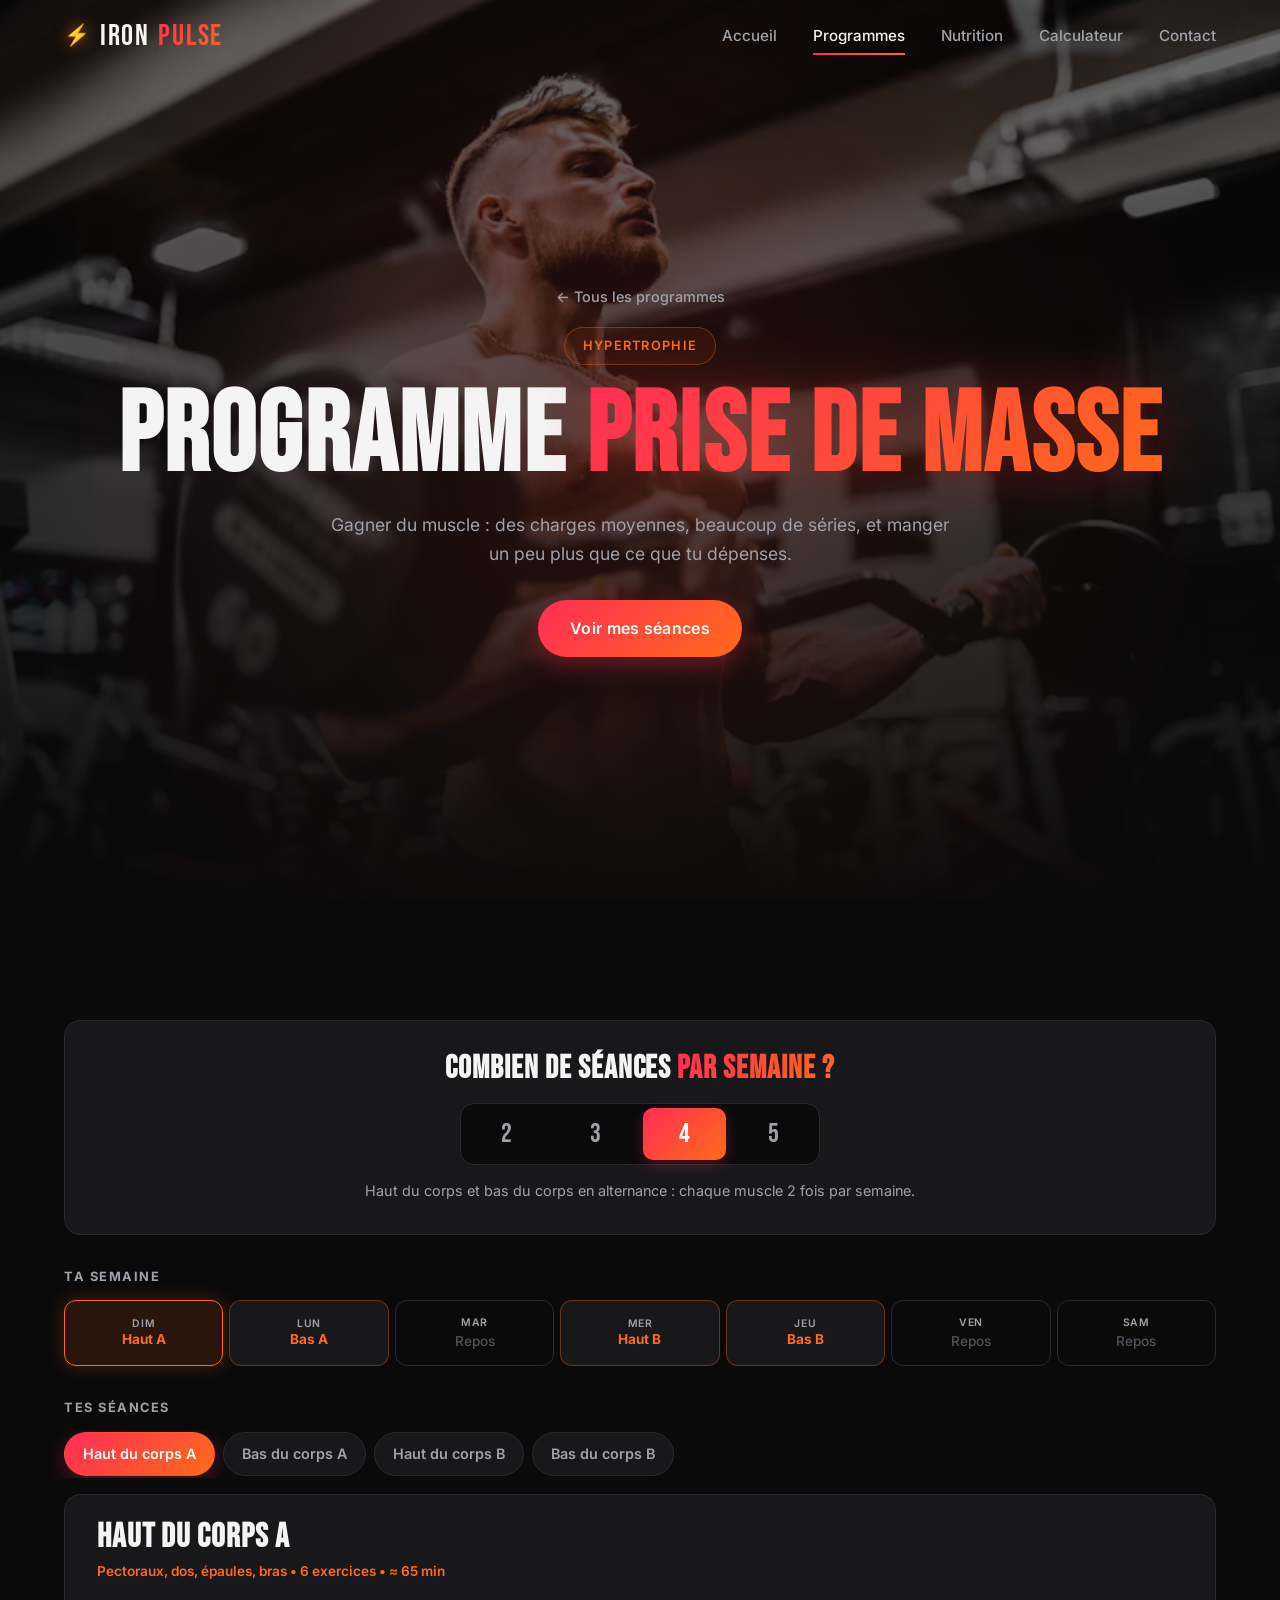
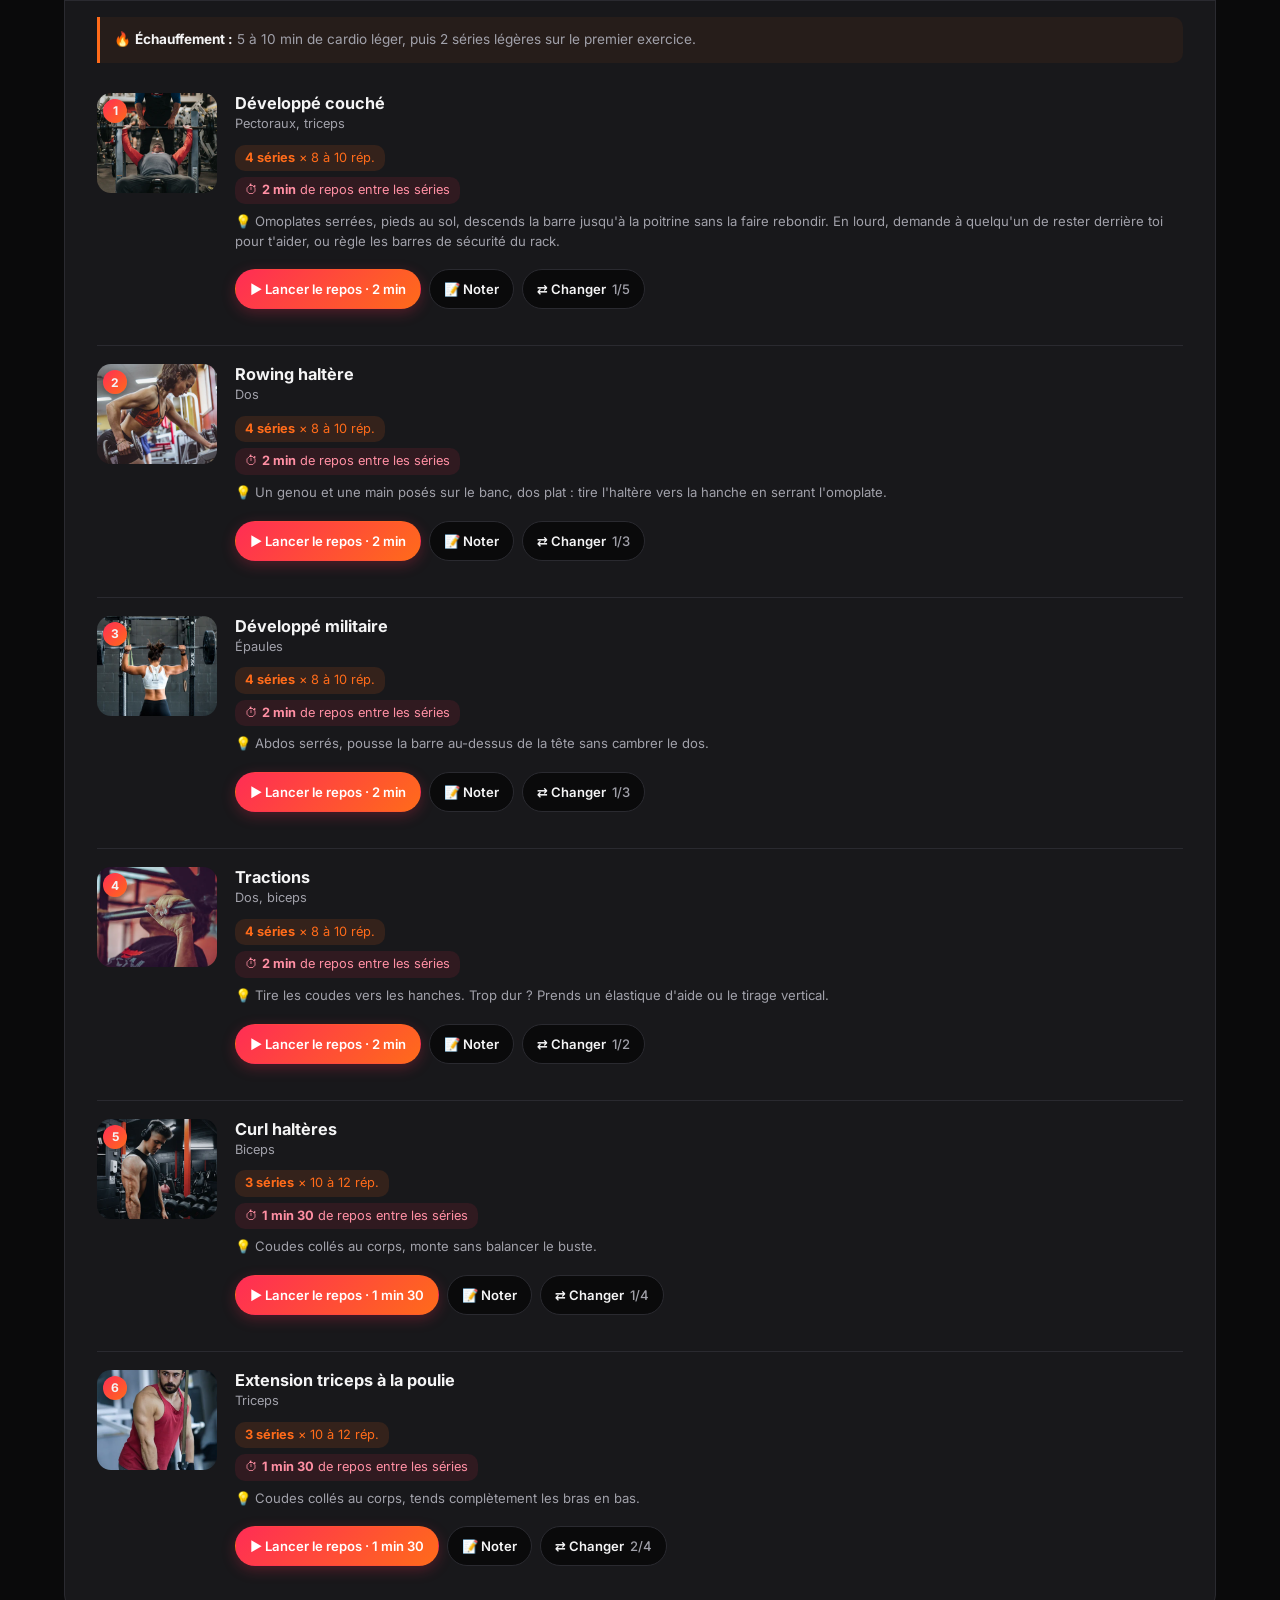
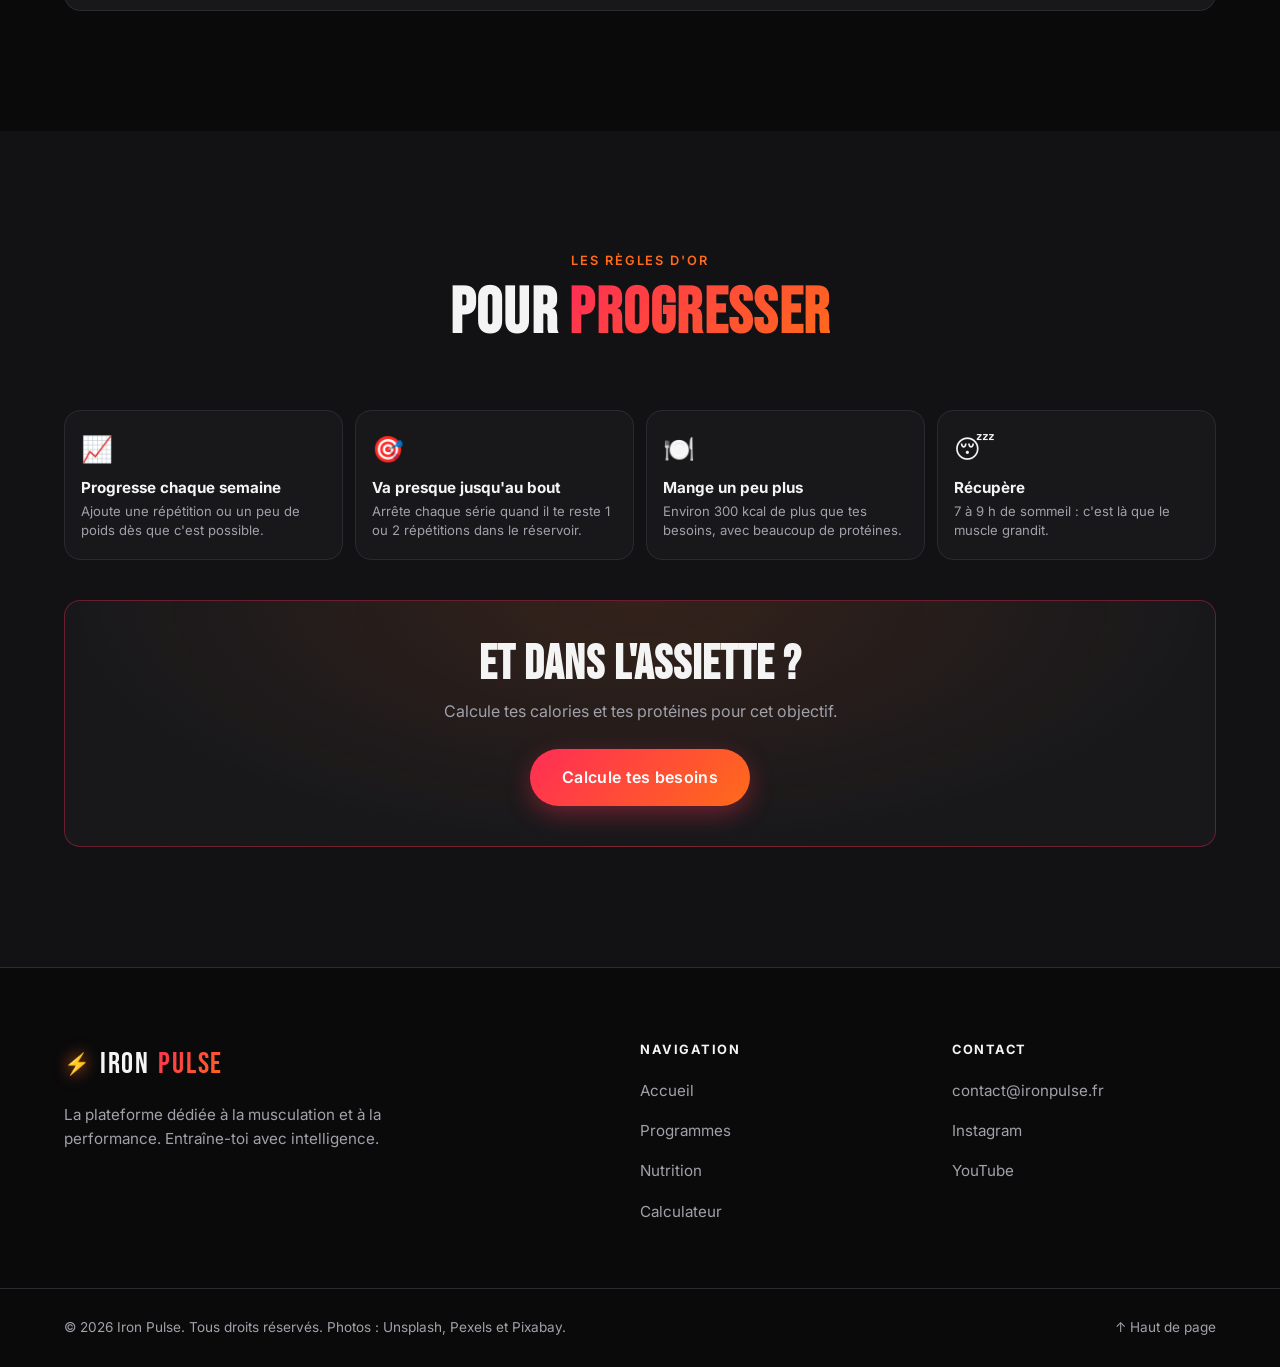
==== public/programme.html @ e0627442 "Pages programmes (2 à 5 séances, minuteur, choix des exercices, carnet), photos d'exercices et range" ====
<!DOCTYPE html>
<html lang="fr">
<head>
    <meta charset="UTF-8">
    <meta name="viewport" content="width=device-width, initial-scale=1.0, viewport-fit=cover">
    <meta name="theme-color" content="#0a0a0b">
    <meta name="description" content="Programmes Iron Pulse : prise de masse, perte de gras et force, de 2 à 5 séances par semaine, avec minuteur de repos.">
    <title>Programme — Iron Pulse</title>
    <link rel="preconnect" href="https://fonts.googleapis.com">
    <link rel="preconnect" href="https://fonts.gstatic.com" crossorigin>
    <link href="https://fonts.googleapis.com/css2?family=Bebas+Neue&family=Inter:wght@400;500;600;700&display=swap" rel="stylesheet">
    <link rel="stylesheet" href="style.css">
</head>
<body>

    <!-- ===== EN-TÊTE ===== -->
    <header class="header" id="header">
        <div class="container header__inner">
            <a href="index.html" class="logo">
                <span class="logo__icon">⚡</span>
                IRON <span class="logo__accent">PULSE</span>
            </a>

            <nav class="nav" id="nav" aria-label="Navigation principale">
                <ul class="nav__list">
                    <li><a href="index.html#accueil" class="nav__link">Accueil</a></li>
                    <li><a href="index.html#programmes" class="nav__link active">Programmes</a></li>
                    <li><a href="index.html#nutrition" class="nav__link">Nutrition</a></li>
                    <li><a href="index.html#calculateur" class="nav__link">Calculateur</a></li>
                    <li><a href="index.html#contact" class="nav__link">Contact</a></li>
                </ul>
            </nav>

            <button class="burger" id="burger" aria-label="Ouvrir le menu" aria-expanded="false" aria-controls="nav">
                <span></span>
                <span></span>
                <span></span>
            </button>
        </div>
    </header>

    <main id="programme">
        <!-- ===== HÉRO ===== -->
        <section class="hero hero--page" id="haut">
            <div class="hero__bg" id="prog-bg" aria-hidden="true"></div>
            <div class="hero__glow"></div>
            <div class="container hero__content">
                <a href="index.html#programmes" class="back-link">← Tous les programmes</a>
                <p class="hero__tag" id="prog-tag">Programme</p>
                <h1 class="hero__title" id="prog-titre">Programme</h1>
                <p class="hero__subtitle" id="prog-intro"></p>
                <div class="hero__actions">
                    <a href="#seances" class="btn btn--primary">Voir mes séances</a>
                </div>
            </div>
        </section>

        <!-- ===== SÉANCES ===== -->
        <section class="section" id="seances">
            <div class="container">
                <div class="freq">
                    <h2 class="freq__title">Combien de séances <span class="text-gradient">par semaine ?</span></h2>
                    <div class="segmented segmented--4" id="prog-jours">
                        <input type="radio" name="jours" id="jours-2" value="2">
                        <label for="jours-2">2</label>
                        <input type="radio" name="jours" id="jours-3" value="3">
                        <label for="jours-3">3</label>
                        <input type="radio" name="jours" id="jours-4" value="4">
                        <label for="jours-4">4</label>
                        <input type="radio" name="jours" id="jours-5" value="5">
                        <label for="jours-5">5</label>
                    </div>
                    <p class="freq__desc" id="prog-split"></p>
                </div>

                <h3 class="block-title">Ta semaine</h3>
                <ol class="week" id="prog-semaine"></ol>

                <h3 class="block-title">Tes séances</h3>
                <div class="session-tabs" id="prog-onglets" role="tablist" aria-label="Séances du programme"></div>
                <div id="prog-seance"></div>
            </div>
        </section>

        <!-- ===== RÈGLES ===== -->
        <section class="section section--alt">
            <div class="container">
                <header class="section__header">
                    <p class="section__tag">Les règles d'or</p>
                    <h2 class="section__title">Pour <span class="text-gradient">progresser</span></h2>
                </header>

                <ul class="rules" id="prog-regles"></ul>

                <div class="cta">
                    <h3>Et dans l'assiette ?</h3>
                    <p>Calcule tes calories et tes protéines pour cet objectif.</p>
                    <a href="index.html#calculateur" class="btn btn--primary" id="prog-calc">Calcule tes besoins</a>
                </div>
            </div>
        </section>
    </main>

    <!-- ===== MINUTEUR DE REPOS ===== -->
    <div class="timer" id="timer" hidden>
        <div class="timer__ring" aria-hidden="true">
            <svg viewBox="0 0 48 48"><circle class="timer__track" cx="24" cy="24" r="21"/><circle class="timer__progress" id="timer-progress" cx="24" cy="24" r="21"/></svg>
        </div>
        <div class="timer__info" role="timer" aria-live="off">
            <span class="timer__label" id="timer-label">Repos</span>
            <strong class="timer__temps" id="timer-temps">0:00</strong>
        </div>
        <div class="timer__actions">
            <button type="button" class="timer__btn" data-action="moins" aria-label="Retirer 15 secondes">−15</button>
            <button type="button" class="timer__btn timer__btn--main" data-action="pause" id="timer-pause" aria-label="Mettre en pause">❚❚</button>
            <button type="button" class="timer__btn" data-action="plus" aria-label="Ajouter 15 secondes">+15</button>
            <button type="button" class="timer__btn timer__btn--close" data-action="stop" aria-label="Arrêter le minuteur">✕</button>
        </div>
    </div>

    <!-- ===== BARRE D'ACCÈS RAPIDE (mobile) ===== -->
    <nav class="tabbar" aria-label="Accès rapide">
        <a href="index.html#accueil" class="tabbar__link">
            <svg viewBox="0 0 24 24" aria-hidden="true"><path d="M3 10.5 12 3l9 7.5"/><path d="M5 9.5V21h14V9.5"/><path d="M10 21v-6h4v6"/></svg>
            <span>Accueil</span>
        </a>
        <a href="index.html#programmes" class="tabbar__link active">
            <svg viewBox="0 0 24 24" aria-hidden="true"><path d="M6.5 7v10M3.5 9.5v5M17.5 7v10M20.5 9.5v5M6.5 12h11"/></svg>
            <span>Programmes</span>
        </a>
        <a href="index.html#nutrition" class="tabbar__link">
            <svg viewBox="0 0 24 24" aria-hidden="true"><path d="M12 7.5c-3-2-8-1-8 4.5 0 5 3 9 5.5 9 1.2 0 1.6-.6 2.5-.6s1.3.6 2.5.6c2.5 0 5.5-4 5.5-9 0-5.5-5-6.5-8-4.5z"/><path d="M12 7.5c0-2 1-4 3-4.5"/></svg>
            <span>Nutrition</span>
        </a>
        <a href="index.html#recherche-aliment" class="tabbar__link">
            <svg viewBox="0 0 24 24" aria-hidden="true"><circle cx="11" cy="11" r="7"/><path d="m20 20-3.5-3.5"/></svg>
            <span>Aliments</span>
        </a>
        <a href="index.html#calculateur" class="tabbar__link">
            <svg viewBox="0 0 24 24" aria-hidden="true"><rect x="5" y="3" width="14" height="18" rx="2"/><path d="M8.5 7h7M9 11h.01M12 11h.01M15 11h.01M9 14.5h.01M12 14.5h.01M15 14.5h.01M9 18h.01M12 18h.01M15 18h.01"/></svg>
            <span>Calcul</span>
        </a>
    </nav>

    <!-- ===== PIED DE PAGE ===== -->
    <footer class="footer">
        <div class="container footer__inner">
            <div class="footer__brand">
                <a href="index.html" class="logo">
                    <span class="logo__icon">⚡</span>
                    IRON <span class="logo__accent">PULSE</span>
                </a>
                <p>La plateforme dédiée à la musculation et à la performance. Entraîne-toi avec intelligence.</p>
            </div>

            <div class="footer__col">
                <h4>Navigation</h4>
                <ul>
                    <li><a href="index.html#accueil">Accueil</a></li>
                    <li><a href="index.html#programmes">Programmes</a></li>
                    <li><a href="index.html#nutrition">Nutrition</a></li>
                    <li><a href="index.html#calculateur">Calculateur</a></li>
                </ul>
            </div>

            <div class="footer__col">
                <h4>Contact</h4>
                <ul>
                    <li><a href="mailto:contact@ironpulse.fr">contact@ironpulse.fr</a></li>
                    <li><a href="#">Instagram</a></li>
                    <li><a href="#">YouTube</a></li>
                </ul>
            </div>
        </div>

        <div class="footer__bottom">
            <div class="container">
                <p>&copy; <span id="year"></span> Iron Pulse. Tous droits réservés. Photos : <a href="https://unsplash.com" target="_blank" rel="noopener">Unsplash</a>, <a href="https://www.pexels.com" target="_blank" rel="noopener">Pexels</a> et <a href="https://pixabay.com" target="_blank" rel="noopener">Pixabay</a>.</p>
                <a href="#haut" class="footer__top" aria-label="Retour en haut">↑ Haut de page</a>
            </div>
        </div>
    </footer>

    <script src="programmes.js"></script>
    <script src="script.js"></script>
</body>
</html>
---- public/style.css ----
/* ==========================================================
   IRON PULSE — Feuille de style principale
   Thème sombre premium, accents rouge / orange néon
   Approche « mobile d'abord » : les styles de base ciblent le
   téléphone, les media queries (min-width) enrichissent pour
   tablette puis ordinateur.
   ========================================================== */

/* ---------- Variables ---------- */
:root {
    --bg: #0a0a0b;
    --bg-alt: #121214;
    --surface: #18181b;
    --surface-hover: #1f1f23;
    --border: #2a2a30;

    --text: #f4f4f5;
    --text-muted: #a1a1aa;

    --neon-red: #ff2d55;
    --neon-orange: #ff6b1a;
    --gradient: linear-gradient(135deg, var(--neon-red), var(--neon-orange));
    --glow: 0 0 20px rgba(255, 60, 40, 0.45), 0 0 40px rgba(255, 60, 40, 0.2);

    --font-title: 'Bebas Neue', Impact, sans-serif;
    --font-body: 'Inter', system-ui, -apple-system, sans-serif;

    --radius: 16px;
    --header-h: 64px;
    --gutter: 16px;
    --transition: 0.3s cubic-bezier(0.4, 0, 0.2, 1);
}

/* ---------- Réinitialisation ---------- */
*,
*::before,
*::after {
    margin: 0;
    padding: 0;
    box-sizing: border-box;
}

html {
    scroll-behavior: smooth;
    scroll-padding-top: var(--header-h);
    -webkit-text-size-adjust: 100%;
    text-size-adjust: 100%;
}

body {
    font-family: var(--font-body);
    background: var(--bg);
    color: var(--text);
    line-height: 1.6;
    -webkit-font-smoothing: antialiased;
    -webkit-tap-highlight-color: transparent;
    overflow-x: hidden;
}

body.menu-open {
    overflow: hidden;
}

a {
    color: inherit;
    text-decoration: none;
}

ul {
    list-style: none;
}

[hidden] {
    display: none !important;
}

.container {
    width: 100%;
    max-width: 1200px;
    margin: 0 auto;
    padding: 0 max(var(--gutter), env(safe-area-inset-left)) 0 max(var(--gutter), env(safe-area-inset-right));
}

.text-gradient {
    background: var(--gradient);
    -webkit-background-clip: text;
    background-clip: text;
    color: transparent;
}

/* ---------- Boutons ---------- */
.btn {
    display: inline-flex;
    align-items: center;
    justify-content: center;
    width: 100%;
    min-height: 52px;
    padding: 14px 28px;
    border: none;
    border-radius: 999px;
    background: transparent;
    font-family: var(--font-body);
    font-weight: 600;
    font-size: 1rem;
    letter-spacing: 0.02em;
    cursor: pointer;
    transition: transform var(--transition), box-shadow var(--transition), background var(--transition), border-color var(--transition), color var(--transition);
}

.btn:active {
    transform: scale(0.97);
}

.btn--primary {
    background: var(--gradient);
    color: #fff;
    box-shadow: 0 8px 24px rgba(255, 45, 85, 0.35);
}

.btn--ghost {
    border: 1px solid var(--border);
    color: var(--text);
}

/* ---------- En-tête ---------- */
.header {
    position: fixed;
    inset: 0 0 auto 0;
    height: var(--header-h);
    z-index: 100;
}

/* Le fond flouté est porté par un pseudo-élément : un backdrop-filter sur
   .header lui-même confinerait le menu mobile (position: fixed) à sa hauteur. */
.header::before {
    content: '';
    position: absolute;
    inset: 0;
    z-index: -1;
    background: rgba(10, 10, 11, 0.85);
    backdrop-filter: blur(12px);
    -webkit-backdrop-filter: blur(12px);
    box-shadow: 0 1px 0 var(--border);
    opacity: 0;
    transition: opacity var(--transition);
}

.header.scrolled::before {
    opacity: 1;
}

.header__inner {
    height: 100%;
    display: flex;
    align-items: center;
    justify-content: space-between;
}

.logo {
    position: relative;
    z-index: 110;
    font-family: var(--font-title);
    font-size: 1.7rem;
    letter-spacing: 0.06em;
    display: flex;
    align-items: center;
    gap: 8px;
}

.logo__icon {
    font-size: 1.3rem;
    filter: drop-shadow(0 0 8px var(--neon-orange));
}

.logo__accent {
    background: var(--gradient);
    -webkit-background-clip: text;
    background-clip: text;
    color: transparent;
}

/* Menu mobile plein écran (par défaut) */
.nav {
    position: fixed;
    inset: 0;
    display: flex;
    align-items: center;
    justify-content: center;
    background: rgba(10, 10, 11, 0.97);
    backdrop-filter: blur(16px);
    -webkit-backdrop-filter: blur(16px);
    clip-path: circle(0% at calc(100% - 38px) 32px);
    transition: clip-path 0.6s cubic-bezier(0.65, 0, 0.35, 1);
    pointer-events: none;
}

.nav.open {
    clip-path: circle(150% at calc(100% - 38px) 32px);
    pointer-events: auto;
}

.nav__list {
    display: flex;
    flex-direction: column;
    align-items: center;
    gap: 20px;
}

.nav__link {
    position: relative;
    display: inline-block;
    padding: 6px 12px;
    font-family: var(--font-title);
    font-size: 2.4rem;
    letter-spacing: 0.05em;
    color: var(--text-muted);
    opacity: 0;
    transform: translateY(20px);
    transition: opacity 0.4s ease, transform 0.4s ease, color var(--transition);
}

.nav.open .nav__link {
    opacity: 1;
    transform: translateY(0);
}

/* Apparition en cascade des liens */
.nav.open li:nth-child(1) .nav__link { transition-delay: 0.15s; }
.nav.open li:nth-child(2) .nav__link { transition-delay: 0.2s; }
.nav.open li:nth-child(3) .nav__link { transition-delay: 0.25s; }
.nav.open li:nth-child(4) .nav__link { transition-delay: 0.3s; }
.nav.open li:nth-child(5) .nav__link { transition-delay: 0.35s; }

.nav__link.active {
    color: var(--text);
}

.nav__link::after {
    content: '';
    position: absolute;
    left: 12px;
    right: 12px;
    bottom: 2px;
    height: 2px;
    background: var(--gradient);
    transform: scaleX(0);
    transform-origin: right;
    transition: transform var(--transition);
}

.nav__link.active::after {
    transform: scaleX(1);
    transform-origin: left;
}

/* ---------- Menu burger ---------- */
.burger {
    display: flex;
    flex-direction: column;
    justify-content: center;
    gap: 6px;
    width: 48px;
    height: 48px;
    margin-right: -10px;
    background: none;
    border: none;
    cursor: pointer;
    z-index: 110;
}

.burger span {
    display: block;
    width: 26px;
    height: 2px;
    margin: 0 auto;
    background: var(--text);
    border-radius: 2px;
    transition: transform var(--transition), opacity var(--transition), background var(--transition);
}

.burger.active span {
    background: var(--neon-orange);
}

.burger.active span:nth-child(1) {
    transform: translateY(8px) rotate(45deg);
}

.burger.active span:nth-child(2) {
    opacity: 0;
    transform: scaleX(0);
}

.burger.active span:nth-child(3) {
    transform: translateY(-8px) rotate(-45deg);
}

/* ---------- Section héro ---------- */
.hero {
    position: relative;
    min-height: 100vh;
    min-height: 100svh;
    display: flex;
    align-items: center;
    padding: calc(var(--header-h) + 32px) 0 56px;
    overflow: hidden;
    background:
        radial-gradient(ellipse at top right, rgba(255, 107, 26, 0.12), transparent 55%),
        radial-gradient(ellipse at bottom left, rgba(255, 45, 85, 0.1), transparent 55%),
        var(--bg);
}

/* Grille subtile en arrière-plan */
.hero::before {
    content: '';
    position: absolute;
    inset: 0;
    background-image:
        linear-gradient(rgba(255, 255, 255, 0.03) 1px, transparent 1px),
        linear-gradient(90deg, rgba(255, 255, 255, 0.03) 1px, transparent 1px);
    background-size: 44px 44px;
    mask-image: radial-gradient(ellipse at center, #000 30%, transparent 75%);
    -webkit-mask-image: radial-gradient(ellipse at center, #000 30%, transparent 75%);
}

/* Photo de fond, assombrie pour garder le texte lisible */
.hero__bg {
    position: absolute;
    inset: 0;
    background:
        linear-gradient(180deg, rgba(10, 10, 11, 0.6) 0%, rgba(10, 10, 11, 0.78) 55%, var(--bg) 100%),
        url('images/hero.webp') center 35% / cover no-repeat;
}

.hero__glow {
    position: absolute;
    top: 50%;
    left: 50%;
    width: 340px;
    height: 340px;
    background: var(--gradient);
    border-radius: 50%;
    filter: blur(100px);
    opacity: 0.15;
    transform: translate(-50%, -50%);
    animation: pulse 6s ease-in-out infinite;
}

@keyframes pulse {
    0%, 100% { transform: translate(-50%, -50%) scale(1); opacity: 0.12; }
    50%      { transform: translate(-50%, -50%) scale(1.15); opacity: 0.2; }
}

.hero__content {
    position: relative;
    text-align: center;
}

.hero__tag {
    display: inline-block;
    padding: 6px 14px;
    margin-bottom: 20px;
    border: 1px solid rgba(255, 107, 26, 0.35);
    border-radius: 999px;
    background: rgba(255, 107, 26, 0.08);
    color: var(--neon-orange);
    font-size: 0.7rem;
    font-weight: 600;
    letter-spacing: 0.1em;
    text-transform: uppercase;
}

.hero__title {
    font-family: var(--font-title);
    font-size: clamp(3rem, 14vw, 7rem);
    line-height: 0.95;
    letter-spacing: 0.02em;
    margin-bottom: 20px;
}

.hero__title .text-gradient {
    filter: drop-shadow(0 0 30px rgba(255, 60, 40, 0.35));
}

.hero__subtitle {
    max-width: 620px;
    margin: 0 auto 32px;
    color: var(--text-muted);
    font-size: 1rem;
}

.hero__actions {
    display: flex;
    flex-direction: column;
    gap: 12px;
    margin-bottom: 48px;
}

.hero__stats {
    display: grid;
    grid-template-columns: repeat(3, 1fr);
    gap: 12px;
}

.hero__stats li {
    display: flex;
    flex-direction: column;
    align-items: center;
}

.hero__stats strong {
    font-family: var(--font-title);
    font-size: 2.2rem;
    line-height: 1;
    background: var(--gradient);
    -webkit-background-clip: text;
    background-clip: text;
    color: transparent;
}

.hero__stats span {
    font-size: 0.75rem;
    line-height: 1.3;
    color: var(--text-muted);
}

/* ---------- Sections génériques ---------- */
.section {
    padding: 72px 0;
}

.section__header {
    text-align: center;
    max-width: 640px;
    margin: 0 auto 40px;
}

.section__tag {
    color: var(--neon-orange);
    font-weight: 600;
    font-size: 0.8rem;
    letter-spacing: 0.15em;
    text-transform: uppercase;
    margin-bottom: 10px;
}

.section__title {
    font-family: var(--font-title);
    font-size: clamp(2.4rem, 10vw, 4rem);
    line-height: 1;
    letter-spacing: 0.02em;
    margin-bottom: 14px;
}

.section__subtitle {
    color: var(--text-muted);
}

/* ---------- Catégories ---------- */
.categories {
    background: var(--bg-alt);
}

.cards {
    display: grid;
    grid-template-columns: 1fr;
    gap: 20px;
    max-width: 520px;
    margin: 0 auto;
}

.card {
    --pad-y: 32px;
    --pad-x: 24px;
    position: relative;
    display: flex;
    flex-direction: column;
    padding: var(--pad-y) var(--pad-x);
    background: var(--surface);
    border: 1px solid var(--border);
    border-radius: var(--radius);
    overflow: hidden;
    transition: transform var(--transition), border-color var(--transition), box-shadow var(--transition), background var(--transition);
}

/* Bordure lumineuse au survol */
.card::before {
    content: '';
    position: absolute;
    inset: 0 0 auto 0;
    height: 3px;
    z-index: 2;
    background: var(--gradient);
    transform: scaleX(0);
    transform-origin: left;
    transition: transform 0.5s ease;
}

/* Photo pleine largeur en haut de carte, fondue dans le fond */
.card__media {
    position: relative;
    margin: calc(var(--pad-y) * -1) calc(var(--pad-x) * -1) 0;
    aspect-ratio: 16 / 10;
    overflow: hidden;
}

.card__media::after {
    content: '';
    position: absolute;
    inset: 0;
    background: linear-gradient(180deg, rgba(24, 24, 27, 0) 40%, var(--surface) 100%);
}

.card__media img {
    width: 100%;
    height: 100%;
    object-fit: cover;
    transition: transform 0.6s ease;
}

.card__media ~ .card__icon {
    position: relative;
    z-index: 1;
    margin-top: -28px;
    background: #1d1d21;
}

.card--featured {
    border-color: rgba(255, 45, 85, 0.45);
    box-shadow: 0 0 30px rgba(255, 45, 85, 0.12);
}

.card__badge {
    position: absolute;
    top: 20px;
    right: 20px;
    padding: 4px 12px;
    border-radius: 999px;
    background: var(--gradient);
    font-size: 0.7rem;
    font-weight: 700;
    letter-spacing: 0.08em;
    text-transform: uppercase;
}

.card__icon {
    width: 56px;
    height: 56px;
    display: grid;
    place-items: center;
    margin-bottom: 20px;
    font-size: 1.7rem;
    border-radius: 14px;
    background: rgba(255, 107, 26, 0.1);
    border: 1px solid rgba(255, 107, 26, 0.25);
}

.card__title {
    font-family: var(--font-title);
    font-size: 2rem;
    letter-spacing: 0.03em;
    line-height: 1;
}

.card__label {
    color: var(--neon-orange);
    font-size: 0.85rem;
    font-weight: 600;
    margin: 6px 0 14px;
}

.card__text {
    color: var(--text-muted);
    font-size: 0.95rem;
    margin-bottom: 20px;
}

.card__list {
    display: grid;
    gap: 10px;
    margin-bottom: 24px;
}

.card__list li {
    position: relative;
    padding-left: 22px;
    font-size: 0.9rem;
}

.card__list li::before {
    content: '';
    position: absolute;
    left: 0;
    top: 0.55em;
    width: 8px;
    height: 8px;
    border-radius: 50%;
    background: var(--gradient);
    box-shadow: 0 0 8px var(--neon-red);
}

.card__link {
    display: inline-flex;
    align-items: center;
    min-height: 44px;
    margin-top: auto;
    font-weight: 600;
    color: var(--neon-orange);
    transition: letter-spacing var(--transition), color var(--transition);
}

/* ---------- Pied de page ---------- */
.footer {
    background: var(--bg);
    border-top: 1px solid var(--border);
    padding-top: 56px;
}

.footer__inner {
    display: grid;
    grid-template-columns: 1fr 1fr;
    gap: 32px 24px;
    padding-bottom: 40px;
}

.footer__brand {
    grid-column: 1 / -1;
}

.footer__brand p {
    margin-top: 14px;
    max-width: 340px;
    color: var(--text-muted);
    font-size: 0.95rem;
}

.footer__col h4 {
    font-size: 0.8rem;
    letter-spacing: 0.12em;
    text-transform: uppercase;
    margin-bottom: 10px;
}

.footer__col a {
    display: inline-block;
    padding: 8px 0;
    color: var(--text-muted);
    font-size: 0.95rem;
    transition: color var(--transition);
}

.footer__bottom {
    border-top: 1px solid var(--border);
    padding: 20px 0 max(20px, env(safe-area-inset-bottom));
    font-size: 0.85rem;
    color: var(--text-muted);
}

.footer__bottom .container {
    display: flex;
    flex-direction: column-reverse;
    align-items: flex-start;
    gap: 8px;
}

.footer__top {
    padding: 8px 0;
}

/* ---------- Barre d'accès rapide (mobile) ---------- */
body {
    padding-bottom: calc(64px + env(safe-area-inset-bottom));
}

.tabbar {
    position: fixed;
    left: 0;
    right: 0;
    bottom: 0;
    z-index: 90;
    display: grid;
    grid-template-columns: repeat(5, 1fr);
    padding: 6px 4px calc(6px + env(safe-area-inset-bottom));
    background: rgba(10, 10, 11, 0.92);
    backdrop-filter: blur(14px);
    -webkit-backdrop-filter: blur(14px);
    border-top: 1px solid var(--border);
}

.tabbar__link {
    display: flex;
    flex-direction: column;
    align-items: center;
    justify-content: center;
    gap: 3px;
    min-height: 52px;
    padding: 4px 2px;
    color: var(--text-muted);
    font-size: 0.66rem;
    font-weight: 600;
    transition: color var(--transition);
}

.tabbar__link svg {
    width: 22px;
    height: 22px;
    fill: none;
    stroke: currentColor;
    stroke-width: 2;
    stroke-linecap: round;
    stroke-linejoin: round;
    transition: filter var(--transition), transform var(--transition);
}

.tabbar__link.active {
    color: var(--neon-orange);
}

.tabbar__link.active svg {
    transform: translateY(-1px);
    filter: drop-shadow(0 0 6px rgba(255, 107, 26, 0.7));
}

/* ---------- Animations d'apparition ---------- */
.reveal {
    opacity: 0;
    transform: translateY(30px);
    transition: opacity 0.8s ease, transform 0.8s ease;
}

.reveal.visible {
    opacity: 1;
    transform: translateY(0);
}

.section--alt {
    background: var(--bg-alt);
}

/* ==========================================================
   NUTRITION
   ========================================================== */
.foods {
    display: grid;
    grid-template-columns: 1fr;
    gap: 20px;
    max-width: 520px;
    margin: 0 auto;
}

.food {
    display: flex;
    flex-direction: column;
    background: var(--surface);
    border: 1px solid var(--border);
    border-radius: var(--radius);
    overflow: hidden;
    transition: transform var(--transition), border-color var(--transition), box-shadow var(--transition);
}

.food__media {
    position: relative;
    aspect-ratio: 16 / 10;
    overflow: hidden;
}

.food__media::after {
    content: '';
    position: absolute;
    inset: 0;
    background: linear-gradient(180deg, rgba(24, 24, 27, 0) 50%, var(--surface) 100%);
}

.food__media img {
    width: 100%;
    height: 100%;
    object-fit: cover;
    transition: transform 0.6s ease;
}

.food__body {
    display: flex;
    flex-direction: column;
    flex: 1;
    padding: 4px 24px 28px;
}

.food__tag {
    color: var(--neon-orange);
    font-size: 0.75rem;
    font-weight: 700;
    letter-spacing: 0.14em;
    text-transform: uppercase;
}

.food__title {
    font-family: var(--font-title);
    font-size: 2.2rem;
    letter-spacing: 0.03em;
    line-height: 1;
    margin: 4px 0 12px;
}

.food__text {
    color: var(--text-muted);
    font-size: 0.95rem;
    margin-bottom: 16px;
}

.food__dose {
    margin-bottom: 18px;
    padding: 12px 14px;
    border-left: 3px solid var(--neon-orange);
    border-radius: 0 10px 10px 0;
    background: rgba(255, 107, 26, 0.06);
    font-size: 0.9rem;
    color: var(--text-muted);
}

.food__dose strong {
    color: var(--text);
}

.chips {
    display: flex;
    flex-wrap: wrap;
    gap: 8px;
    margin-top: auto;
}

.chips li {
    padding: 5px 12px;
    border: 1px solid var(--border);
    border-radius: 999px;
    background: var(--bg);
    font-size: 0.8rem;
    font-weight: 500;
}

/* ---------- Recherche d'aliments ---------- */
.search {
    max-width: 520px;
    margin: 56px auto 0;
    padding: 24px 20px;
    background: var(--surface);
    border: 1px solid var(--border);
    border-radius: var(--radius);
}

.search__title {
    font-family: var(--font-title);
    font-size: 2.2rem;
    letter-spacing: 0.03em;
    line-height: 1;
}

.search__subtitle {
    margin: 8px 0 20px;
    color: var(--text-muted);
    font-size: 0.95rem;
}

.search__field {
    position: relative;
}

.search__icon {
    position: absolute;
    left: 18px;
    top: 50%;
    transform: translateY(-50%);
    font-size: 1.1rem;
    pointer-events: none;
}

/* 16px minimum : évite le zoom automatique d'iOS au focus */
.search__field input {
    width: 100%;
    height: 56px;
    padding: 0 20px 0 50px;
    background: var(--bg);
    border: 1px solid var(--border);
    border-radius: 999px;
    color: var(--text);
    font-family: var(--font-body);
    font-size: 16px;
    -webkit-appearance: none;
    appearance: none;
    transition: border-color var(--transition), box-shadow var(--transition);
}

.search__field input::placeholder {
    color: #52525b;
}

.search__field input:focus {
    outline: none;
    border-color: var(--neon-orange);
    box-shadow: 0 0 0 4px rgba(255, 107, 26, 0.18), 0 0 30px rgba(255, 45, 85, 0.15);
}

.search__suggest {
    display: flex;
    flex-wrap: wrap;
    align-items: center;
    gap: 8px;
    margin-top: 14px;
}

.search__suggest span {
    font-size: 0.8rem;
    color: var(--text-muted);
}

.chip-btn {
    min-height: 36px;
    padding: 6px 14px;
    border: 1px solid var(--border);
    border-radius: 999px;
    background: var(--bg);
    color: var(--text);
    font-family: var(--font-body);
    font-size: 0.85rem;
    font-weight: 500;
    cursor: pointer;
    transition: border-color var(--transition), color var(--transition), transform var(--transition);
}

.chip-btn:active {
    transform: scale(0.95);
}

.search__status {
    margin-top: 20px;
    font-size: 0.85rem;
    color: var(--text-muted);
}

.search__status:empty {
    display: none;
}

.search__results {
    display: grid;
    gap: 12px;
    margin-top: 12px;
}

/* Sans recherche, le téléphone n'affiche que 3 aliments populaires */
.search__results:not(.has-query) > .aliment:nth-child(n+4) {
    display: none;
}

.aliment {
    display: grid;
    grid-template-columns: 88px 1fr;
    gap: 14px;
    padding: 12px;
    background: var(--bg);
    border: 1px solid var(--border);
    border-radius: 14px;
    animation: calcFadeIn 0.35s ease;
}

.aliment__media {
    width: 88px;
    height: 88px;
    border-radius: 12px;
    overflow: hidden;
}

.aliment__media img {
    width: 100%;
    height: 100%;
    object-fit: cover;
}

.aliment__emoji {
    display: grid;
    place-items: center;
    width: 100%;
    height: 100%;
    font-size: 2.6rem;
    background:
        radial-gradient(circle at 30% 25%, rgba(255, 107, 26, 0.35), transparent 65%),
        radial-gradient(circle at 80% 90%, rgba(255, 45, 85, 0.3), transparent 60%),
        var(--surface-hover);
}

.aliment__info {
    min-width: 0;
}

.aliment__nom {
    font-size: 1rem;
    font-weight: 700;
    line-height: 1.3;
}

.aliment__portion {
    font-size: 0.8rem;
    color: var(--text-muted);
}

.aliment__chiffres {
    display: flex;
    flex-wrap: wrap;
    gap: 6px;
    margin: 8px 0 6px;
}

.aliment__kcal,
.aliment__prot {
    padding: 3px 10px;
    border-radius: 999px;
    font-size: 0.8rem;
    white-space: nowrap;
}

.aliment__kcal {
    background: rgba(255, 107, 26, 0.12);
    color: var(--neon-orange);
}

.aliment__prot {
    background: rgba(255, 45, 85, 0.12);
    color: var(--neon-red);
}

.aliment__chiffres strong {
    font-size: 0.95rem;
}

.aliment__cent {
    font-size: 0.72rem;
    line-height: 1.4;
    color: var(--text-muted);
}

/* ---------- Carrousels à faire glisser (mobile et tablette) ---------- */
.carousel {
    position: relative;
    display: flex;
    gap: 16px;
    max-width: none;
    margin: 0 calc(var(--gutter) * -1);
    padding: 4px var(--gutter) 8px;
    overflow-x: auto;
    scroll-snap-type: x mandatory;
    scroll-padding: 0 var(--gutter);
    scrollbar-width: none;
    -webkit-overflow-scrolling: touch;
}

.carousel::-webkit-scrollbar {
    display: none;
}

.carousel > * {
    flex: 0 0 min(84%, 400px);
    scroll-snap-align: center;
}

/* Les cartes hors écran à droite doivent rester visibles pendant le glissement */
.carousel > .reveal {
    opacity: 1;
    transform: none;
}

.carousel-dots {
    display: flex;
    justify-content: center;
    gap: 8px;
    margin-top: 16px;
}

.carousel-dots button {
    width: 8px;
    height: 8px;
    padding: 0;
    border: none;
    border-radius: 999px;
    background: var(--border);
    cursor: pointer;
    transition: width var(--transition), background var(--transition);
}

.carousel-dots button.active {
    width: 24px;
    background: var(--gradient);
}

@media (min-width: 961px) {
    .carousel {
        display: grid;
        margin: 0;
        padding: 0;
        overflow: visible;
        scroll-snap-type: none;
    }

    .carousel > .reveal:not(.visible) {
        opacity: 0;
        transform: translateY(30px);
    }

    .carousel-dots {
        display: none;
    }
}

/* ---------- Journée type ---------- */
.day {
    max-width: 520px;
    margin: 56px auto 0;
    background: var(--surface);
    border: 1px solid var(--border);
    border-radius: var(--radius);
    overflow: hidden;
}

.day__head {
    display: flex;
    flex-direction: column;
    gap: 16px;
    padding: 24px 20px;
}

.day__title {
    font-family: var(--font-title);
    font-size: 2.2rem;
    letter-spacing: 0.03em;
    line-height: 1;
}

.day__panel {
    display: grid;
    grid-template-columns: 1fr;
    animation: calcFadeIn 0.4s ease;
}

.day__media {
    position: relative;
    aspect-ratio: 16 / 10;
    overflow: hidden;
}

.day__media img {
    position: absolute;
    inset: 0;
    width: 100%;
    height: 100%;
    object-fit: cover;
}

.day__total {
    position: absolute;
    left: 16px;
    bottom: 16px;
    display: flex;
    align-items: baseline;
    gap: 8px;
    padding: 10px 16px;
    border: 1px solid rgba(255, 107, 26, 0.35);
    border-radius: 12px;
    background: rgba(10, 10, 11, 0.75);
    backdrop-filter: blur(8px);
    -webkit-backdrop-filter: blur(8px);
}

.day__total strong {
    font-family: var(--font-title);
    font-size: 2rem;
    font-weight: 400;
    line-height: 1;
    background: var(--gradient);
    -webkit-background-clip: text;
    background-clip: text;
    color: transparent;
}

.day__total span {
    font-size: 0.8rem;
    color: var(--text-muted);
}

.day__total {
    flex-wrap: wrap;
    row-gap: 4px;
}

.day__prot {
    flex-basis: 100%;
    font-style: normal;
    font-size: 0.85rem;
    font-weight: 600;
}

.meals {
    list-style: none;
    padding: 4px 20px;
}

.meal {
    display: grid;
    grid-template-columns: 1fr auto;
    gap: 2px 16px;
    padding: 16px 0;
    border-bottom: 1px solid var(--border);
}

.meal:last-child {
    border-bottom: none;
}

.meal__time {
    color: var(--neon-orange);
    font-size: 0.75rem;
    font-weight: 700;
    letter-spacing: 0.1em;
    text-transform: uppercase;
}

.meal__desc {
    grid-column: 1;
    font-size: 0.95rem;
}

.meal__desc.swapped {
    animation: mealSwap 0.35s ease;
}

@keyframes mealSwap {
    from { opacity: 0; transform: translateX(10px); }
    to   { opacity: 1; transform: translateX(0); }
}

.meal__swap {
    grid-column: 1;
    justify-self: start;
    display: inline-flex;
    align-items: center;
    gap: 6px;
    min-height: 34px;
    margin-top: 8px;
    padding: 4px 14px;
    border: 1px solid var(--border);
    border-radius: 999px;
    background: var(--bg);
    color: var(--neon-orange);
    font-family: var(--font-body);
    font-size: 0.8rem;
    font-weight: 600;
    cursor: pointer;
    transition: border-color var(--transition), transform var(--transition);
}

.meal__swap:active {
    transform: scale(0.95);
}

.meal__swap span {
    color: var(--text-muted);
    font-weight: 500;
}

.meal__nums {
    grid-column: 2;
    grid-row: 1 / span 3;
    align-self: center;
    display: flex;
    flex-direction: column;
    align-items: flex-end;
    gap: 4px;
}

.meal__prot {
    padding: 2px 8px;
    border-radius: 999px;
    background: rgba(255, 45, 85, 0.12);
    color: var(--neon-red);
    font-size: 0.8rem;
    font-weight: 700;
    white-space: nowrap;
}

.meal__prot::after {
    content: ' g prot.';
    font-weight: 500;
}

.meal__kcal {
    font-family: var(--font-title);
    font-size: 1.6rem;
    letter-spacing: 0.02em;
}

.meal__kcal::after {
    content: ' kcal';
    font-family: var(--font-body);
    font-size: 0.75rem;
    color: var(--text-muted);
}

.day__menu {
    display: flex;
    flex-direction: column;
}

.day__shuffle {
    width: auto;
    margin: 4px 20px 20px;
}

.day__foot {
    display: flex;
    flex-direction: column;
    gap: 16px;
    padding: 20px;
    border-top: 1px solid var(--border);
}

.day__note {
    font-size: 0.85rem;
    color: var(--text-muted);
}

/* ---------- Conseils ---------- */
.tips {
    display: grid;
    grid-template-columns: repeat(2, 1fr);
    gap: 12px;
    max-width: 520px;
    margin: 40px auto 0;
}

.tip {
    padding: 16px;
    background: var(--surface);
    border: 1px solid var(--border);
    border-radius: var(--radius);
}

.tip__icon {
    display: block;
    font-size: 1.5rem;
    margin-bottom: 6px;
}

.tip h4 {
    font-size: 0.95rem;
    margin-bottom: 4px;
}

.tip p {
    color: var(--text-muted);
    font-size: 0.82rem;
    line-height: 1.5;
}

@media (hover: hover) {
    .food:hover {
        transform: translateY(-6px);
        border-color: rgba(255, 107, 26, 0.4);
        box-shadow: 0 20px 40px rgba(0, 0, 0, 0.5), 0 0 30px rgba(255, 60, 40, 0.12);
    }

    .meal__swap:hover,
    .chip-btn:hover {
        border-color: var(--neon-orange);
    }

    .chip-btn:hover {
        color: var(--neon-orange);
    }

    .food:hover .food__media img,
    .card:hover .card__media img {
        transform: scale(1.06);
    }
}

@media (min-width: 600px) {
    .day__head {
        flex-direction: row;
        align-items: center;
        justify-content: space-between;
        padding: 28px 32px;
    }

    .day__switch {
        width: 320px;
    }

    .meals {
        padding: 8px 32px;
    }

    .day__shuffle {
        align-self: flex-start;
        margin: 4px 32px 24px;
    }

    .day__foot {
        flex-direction: row;
        align-items: center;
        justify-content: space-between;
        padding: 24px 32px;
    }

    .tips {
        grid-template-columns: repeat(2, 1fr);
        max-width: none;
    }
}

@media (min-width: 769px) {
    .day,
    .search {
        max-width: none;
    }

    .search {
        padding: 36px 32px;
    }

    .search__field {
        max-width: 640px;
    }

    .search__results {
        grid-template-columns: repeat(2, 1fr);
    }

    .search__results:not(.has-query) > .aliment:nth-child(n+4) {
        display: grid;
    }

    .day__panel {
        grid-template-columns: 1fr 1.15fr;
    }

    .day__media {
        aspect-ratio: auto;
        min-height: 100%;
    }
}

@media (min-width: 961px) {
    .foods {
        grid-template-columns: repeat(3, 1fr);
        gap: 28px;
        max-width: none;
    }

    .tips {
        grid-template-columns: repeat(4, 1fr);
    }
}

/* ==========================================================
   PAGE PROGRAMME
   ========================================================== */
.hero--page {
    min-height: 62vh;
    min-height: 62svh;
}

.hero--page .hero__actions {
    margin-bottom: 0;
}

.back-link {
    display: flex;
    align-items: center;
    justify-content: center;
    width: fit-content;
    min-height: 44px;
    margin: 0 auto 8px;
    color: var(--text-muted);
    font-size: 0.9rem;
    font-weight: 500;
    transition: color var(--transition);
}

.block-title {
    margin: 32px 0 12px;
    font-size: 0.8rem;
    font-weight: 700;
    letter-spacing: 0.12em;
    text-transform: uppercase;
    color: var(--text-muted);
}

/* ---------- Nombre de séances ---------- */
.freq {
    padding: 24px 20px;
    background: var(--surface);
    border: 1px solid var(--border);
    border-radius: var(--radius);
    text-align: center;
}

.freq__title {
    font-family: var(--font-title);
    font-size: 2rem;
    letter-spacing: 0.03em;
    line-height: 1;
    margin-bottom: 18px;
}

.segmented.segmented--4 {
    grid-template-columns: repeat(4, 1fr);
    max-width: 360px;
    margin: 0 auto;
}

.segmented.segmented--4 label {
    min-height: 52px;
    font-family: var(--font-title);
    font-size: 1.7rem;
    font-weight: 400;
}

.freq__desc {
    margin-top: 14px;
    color: var(--text-muted);
    font-size: 0.9rem;
}

/* ---------- Semaine ---------- */
.week {
    display: grid;
    grid-template-columns: repeat(7, 1fr);
    gap: 6px;
    list-style: none;
}

.week__day,
.week__day button {
    display: flex;
    flex-direction: column;
    align-items: center;
    justify-content: center;
    gap: 2px;
    min-height: 64px;
    border-radius: 12px;
    text-align: center;
}

.week__day {
    background: var(--surface);
    border: 1px solid rgba(255, 107, 26, 0.35);
    transition: border-color var(--transition), box-shadow var(--transition), background var(--transition);
}

.week__day button {
    width: 100%;
    height: 100%;
    padding: 6px 2px;
    background: none;
    border: none;
    color: inherit;
    font-family: var(--font-body);
    cursor: pointer;
}

.week__day span {
    font-size: 0.65rem;
    font-weight: 600;
    letter-spacing: 0.06em;
    text-transform: uppercase;
    color: var(--text-muted);
}

.week__day strong {
    font-size: 0.72rem;
    line-height: 1.15;
    color: var(--neon-orange);
}

.week__day.active {
    background: rgba(255, 107, 26, 0.12);
    border-color: var(--neon-orange);
    box-shadow: 0 0 18px rgba(255, 107, 26, 0.25);
}

.week__day--rest {
    border-color: var(--border);
    background: transparent;
}

.week__day--rest strong {
    color: #52525b;
    font-weight: 500;
}

/* ---------- Onglets des séances ---------- */
.session-tabs {
    display: flex;
    gap: 8px;
    margin: 0 calc(var(--gutter) * -1) 16px;
    padding: 2px var(--gutter);
    overflow-x: auto;
    scrollbar-width: none;
    scroll-margin-top: calc(var(--header-h) + 16px);
}

.session-tabs::-webkit-scrollbar {
    display: none;
}

.session-tab {
    flex: 0 0 auto;
    min-height: 44px;
    padding: 10px 18px;
    border: 1px solid var(--border);
    border-radius: 999px;
    background: var(--surface);
    color: var(--text-muted);
    font-family: var(--font-body);
    font-size: 0.9rem;
    font-weight: 600;
    white-space: nowrap;
    cursor: pointer;
    transition: color var(--transition), border-color var(--transition), background var(--transition);
}

.session-tab.active {
    background: var(--gradient);
    border-color: transparent;
    color: #fff;
    box-shadow: 0 6px 20px rgba(255, 45, 85, 0.3);
}

/* ---------- Séance ---------- */
.seance {
    background: var(--surface);
    border: 1px solid var(--border);
    border-radius: var(--radius);
    overflow: hidden;
    animation: calcFadeIn 0.35s ease;
}

.seance__head {
    padding: 22px 20px 16px;
    border-bottom: 1px solid var(--border);
}

.seance__title {
    font-family: var(--font-title);
    font-size: 2.1rem;
    letter-spacing: 0.03em;
    line-height: 1;
}

.seance__meta {
    margin-top: 6px;
    color: var(--neon-orange);
    font-size: 0.85rem;
    font-weight: 600;
}

.seance__note {
    margin: 16px 20px 4px;
    padding: 12px 14px;
    border-left: 3px solid var(--neon-orange);
    border-radius: 0 10px 10px 0;
    background: rgba(255, 107, 26, 0.06);
    color: var(--text-muted);
    font-size: 0.85rem;
}

.seance__note strong {
    color: var(--text);
}

.seance__note--cardio {
    margin: 4px 20px 20px;
    border-left-color: var(--neon-red);
    background: rgba(255, 45, 85, 0.06);
}

.seance__reset {
    display: block;
    margin: 0 auto 20px;
    min-height: 40px;
    padding: 8px 16px;
    border: none;
    background: none;
    color: var(--text-muted);
    font-family: var(--font-body);
    font-size: 0.85rem;
    text-decoration: underline;
    cursor: pointer;
}

/* ---------- Exercices ---------- */
.exos {
    list-style: none;
    padding: 8px 20px;
}

.exo {
    display: grid;
    grid-template-columns: 84px 1fr;
    gap: 14px;
    padding: 18px 0;
    border-bottom: 1px solid var(--border);
}

.exo:last-child {
    border-bottom: none;
}

.exo.swapped {
    animation: mealSwap 0.35s ease;
}

.exo__media {
    position: relative;
    width: 84px;
    height: 84px;
    border-radius: 14px;
    overflow: hidden;
    background: var(--surface-hover);
}

.exo__media img {
    width: 100%;
    height: 100%;
    object-fit: cover;
}

.exo__emoji {
    display: grid;
    place-items: center;
    width: 100%;
    height: 100%;
    font-size: 2.3rem;
    background:
        radial-gradient(circle at 30% 25%, rgba(255, 107, 26, 0.35), transparent 65%),
        radial-gradient(circle at 80% 90%, rgba(255, 45, 85, 0.3), transparent 60%),
        var(--surface-hover);
}

.exo__num {
    position: absolute;
    top: 6px;
    left: 6px;
    display: grid;
    place-items: center;
    width: 24px;
    height: 24px;
    border-radius: 50%;
    background: var(--gradient);
    font-size: 0.75rem;
    font-weight: 700;
    box-shadow: 0 2px 8px rgba(0, 0, 0, 0.4);
}

.exo__info {
    min-width: 0;
}

.exo__nom {
    font-size: 1.02rem;
    font-weight: 700;
    line-height: 1.3;
}

.exo__muscles {
    font-size: 0.8rem;
    color: var(--text-muted);
}

.exo__chiffres {
    display: flex;
    flex-direction: column;
    align-items: flex-start;
    gap: 6px;
    margin: 10px 0 8px;
}

.exo__series,
.exo__repos {
    padding: 4px 10px;
    border-radius: 10px;
    font-size: 0.8rem;
    line-height: 1.45;
}

.exo__series {
    background: rgba(255, 107, 26, 0.12);
    color: var(--neon-orange);
}

.exo__repos {
    background: rgba(255, 45, 85, 0.1);
    color: #ff8fa3;
}

.exo__series strong,
.exo__repos strong {
    color: inherit;
}

.exo__conseil {
    font-size: 0.82rem;
    line-height: 1.5;
    color: var(--text-muted);
}

/* Minuteur sur toute la largeur, puis « Noter » et « Changer » côte à côte */
.exo__actions {
    grid-column: 1 / -1;
    display: grid;
    grid-template-columns: 1fr 1fr;
    gap: 8px;
}

.exo__btn--timer {
    grid-column: 1 / -1;
}

.exo__btn--note:last-child {
    grid-column: 1 / -1;
}

.exo__btn {
    display: inline-flex;
    align-items: center;
    justify-content: center;
    gap: 6px;
    min-height: 40px;
    padding: 8px 14px;
    border: 1px solid var(--border);
    border-radius: 999px;
    background: var(--bg);
    color: var(--text);
    font-family: var(--font-body);
    font-size: 0.82rem;
    font-weight: 600;
    cursor: pointer;
    transition: border-color var(--transition), transform var(--transition), background var(--transition);
}

.exo__btn:active {
    transform: scale(0.96);
}

.exo__btn span {
    color: var(--text-muted);
    font-weight: 500;
}

.exo__btn--timer {
    border-color: transparent;
    background: var(--gradient);
    color: #fff;
    box-shadow: 0 4px 14px rgba(255, 45, 85, 0.25);
}

.exo__btn--note[aria-expanded="true"] {
    border-color: var(--neon-orange);
    color: var(--neon-orange);
}

/* ---------- Carnet d'entraînement ---------- */
.carnet {
    grid-column: 1 / -1;
}

.carnet:empty {
    display: none;
}

.carnet__dernier {
    font-size: 0.85rem;
    color: var(--text-muted);
}

.carnet__dernier strong {
    color: var(--text);
}

.carnet__gain {
    margin-left: 4px;
    color: #4ade80;
    font-weight: 700;
}

.carnet__conseil {
    margin-top: 8px;
    padding: 10px 12px;
    border-radius: 10px;
    font-size: 0.85rem;
    line-height: 1.45;
}

.carnet__conseil--monter {
    background: rgba(74, 222, 128, 0.1);
    color: #86efac;
}

.carnet__conseil--garder {
    background: rgba(255, 107, 26, 0.1);
    color: #fdba74;
}

.carnet__conseil--baisser {
    background: rgba(255, 45, 85, 0.1);
    color: #fda4af;
}

.carnet__form {
    display: grid;
    gap: 8px;
    margin-top: 12px;
    padding: 14px;
    background: var(--bg);
    border: 1px solid rgba(255, 107, 26, 0.35);
    border-radius: 14px;
    animation: calcFadeIn 0.3s ease;
}

.carnet__ligne {
    display: grid;
    grid-template-columns: 64px 1fr 1fr;
    align-items: center;
    gap: 8px;
    font-size: 0.8rem;
    color: var(--text-muted);
}

.carnet__ligne span {
    font-weight: 600;
}

.carnet__ligne label {
    display: flex;
    align-items: center;
    gap: 6px;
}

/* 16px minimum : évite le zoom automatique d'iOS au focus */
.carnet__ligne input {
    width: 100%;
    min-width: 0;
    height: 44px;
    padding: 0 10px;
    background: var(--surface);
    border: 1px solid var(--border);
    border-radius: 10px;
    color: var(--text);
    font-family: var(--font-body);
    font-size: 16px;
    font-weight: 600;
    text-align: center;
    -moz-appearance: textfield;
    appearance: textfield;
}

.carnet__ligne input::-webkit-outer-spin-button,
.carnet__ligne input::-webkit-inner-spin-button {
    -webkit-appearance: none;
    margin: 0;
}

.carnet__ligne input:focus {
    outline: none;
    border-color: var(--neon-orange);
    box-shadow: 0 0 0 3px rgba(255, 107, 26, 0.2);
}

.carnet__ligne input:disabled {
    opacity: 0.35;
}

.carnet__save {
    margin-top: 6px;
    min-height: 48px;
}

/* ---------- Règles d'or ---------- */
.rules {
    display: grid;
    grid-template-columns: repeat(2, 1fr);
    gap: 12px;
    margin-bottom: 40px;
}

.rule {
    padding: 18px 16px;
    background: var(--surface);
    border: 1px solid var(--border);
    border-radius: var(--radius);
}

.rule__icon {
    display: block;
    font-size: 1.6rem;
    margin-bottom: 8px;
}

.rule h4 {
    font-size: 0.95rem;
    line-height: 1.3;
    margin-bottom: 4px;
}

.rule p {
    font-size: 0.82rem;
    line-height: 1.5;
    color: var(--text-muted);
}

.cta {
    text-align: center;
    padding: 40px 20px;
    border-radius: var(--radius);
    border: 1px solid rgba(255, 45, 85, 0.35);
    background:
        radial-gradient(ellipse at top, rgba(255, 107, 26, 0.12), transparent 70%),
        var(--surface);
}

.cta h3 {
    font-family: var(--font-title);
    font-size: clamp(2rem, 8vw, 3rem);
    letter-spacing: 0.02em;
    line-height: 1;
    margin-bottom: 10px;
}

.cta p {
    color: var(--text-muted);
    margin-bottom: 24px;
}

/* ---------- Minuteur de repos ---------- */
.timer {
    position: fixed;
    left: 12px;
    right: 12px;
    bottom: calc(72px + env(safe-area-inset-bottom));
    z-index: 95;
    display: grid;
    grid-template-columns: 56px 1fr;
    align-items: center;
    gap: 6px 12px;
    padding: 12px 14px;
    background: rgba(24, 24, 27, 0.96);
    backdrop-filter: blur(16px);
    -webkit-backdrop-filter: blur(16px);
    border: 1px solid rgba(255, 107, 26, 0.45);
    border-radius: 20px;
    box-shadow: 0 16px 40px rgba(0, 0, 0, 0.6), 0 0 30px rgba(255, 45, 85, 0.18);
    animation: timerIn 0.35s cubic-bezier(0.2, 0.9, 0.3, 1.2);
}

@keyframes timerIn {
    from { opacity: 0; transform: translateY(30px) scale(0.96); }
    to   { opacity: 1; transform: translateY(0) scale(1); }
}

.timer__ring {
    grid-row: 1 / span 2;
    width: 56px;
    height: 56px;
}

.timer__ring svg {
    width: 100%;
    height: 100%;
    transform: rotate(-90deg);
}

.timer__track,
.timer__progress {
    fill: none;
    stroke-width: 4;
}

.timer__track {
    stroke: var(--border);
}

.timer__progress {
    stroke: var(--neon-orange);
    stroke-linecap: round;
    transition: stroke-dashoffset 0.25s linear;
    filter: drop-shadow(0 0 4px rgba(255, 107, 26, 0.6));
}

.timer__info {
    display: flex;
    align-items: baseline;
    justify-content: space-between;
    gap: 8px;
    min-width: 0;
}

.timer__label {
    overflow: hidden;
    font-size: 0.78rem;
    color: var(--text-muted);
    white-space: nowrap;
    text-overflow: ellipsis;
}

.timer__temps {
    font-family: var(--font-title);
    font-size: 2rem;
    font-weight: 400;
    line-height: 1;
    letter-spacing: 0.04em;
    font-variant-numeric: tabular-nums;
}

.timer__actions {
    display: grid;
    grid-template-columns: 1fr 1.2fr 1fr auto;
    gap: 6px;
}

.timer__btn {
    min-height: 40px;
    padding: 0 10px;
    border: 1px solid var(--border);
    border-radius: 12px;
    background: var(--bg);
    color: var(--text);
    font-family: var(--font-body);
    font-size: 0.85rem;
    font-weight: 700;
    cursor: pointer;
}

.timer__btn:active {
    transform: scale(0.95);
}

.timer__btn--main {
    border-color: transparent;
    background: var(--gradient);
    color: #fff;
}

.timer__btn--close {
    width: 40px;
    padding: 0;
    color: var(--text-muted);
}

.timer.fini {
    border-color: #4ade80;
    box-shadow: 0 16px 40px rgba(0, 0, 0, 0.6), 0 0 34px rgba(74, 222, 128, 0.35);
    animation: timerPulse 0.6s ease 3;
}

.timer.fini .timer__progress {
    stroke: #4ade80;
}

.timer.fini .timer__label {
    color: #86efac;
    font-weight: 700;
}

@keyframes timerPulse {
    50% { transform: scale(1.03); }
}

@media (hover: hover) {
    .back-link:hover {
        color: var(--neon-orange);
    }

    .session-tab:not(.active):hover,
    .exo__btn:not(.exo__btn--timer):hover,
    .timer__btn:not(.timer__btn--main):hover {
        border-color: var(--neon-orange);
    }

    .week__day:not(.week__day--rest):hover {
        border-color: var(--neon-orange);
    }
}

@media (min-width: 600px) {
    .freq {
        padding: 32px;
    }

    .seance__head {
        padding: 26px 32px 18px;
    }

    .seance__note {
        margin-left: 32px;
        margin-right: 32px;
    }

    .exos {
        padding: 8px 32px;
    }

    .exo {
        grid-template-columns: 120px 1fr;
        gap: 18px;
    }

    .exo__media {
        width: 120px;
        height: 100px;
    }

    .exo__actions,
    .carnet {
        grid-column: 2;
    }

    .exo__actions {
        display: flex;
        flex-wrap: wrap;
    }

    .carnet__form {
        max-width: 420px;
    }

    .week__day strong {
        font-size: 0.85rem;
    }

    .timer {
        left: auto;
        width: 400px;
    }
}

@media (min-width: 769px) {
    .timer {
        right: 24px;
        bottom: 24px;
    }

    .rules {
        grid-template-columns: repeat(4, 1fr);
    }
}

/* ==========================================================
   CALCULATEUR
   ========================================================== */
.calc {
    display: grid;
    grid-template-columns: 1fr;
    gap: 20px;
    max-width: 560px;
    margin: 0 auto;
}

.calc__form,
.calc__results {
    padding: 24px 20px;
    background: var(--surface);
    border: 1px solid var(--border);
    border-radius: var(--radius);
}

.calc__form {
    display: grid;
    gap: 20px;
}

/* ---------- Champs ---------- */
.field {
    border: none;
    min-width: 0;
}

.field__label {
    display: block;
    margin-bottom: 8px;
    padding: 0;
    font-size: 0.8rem;
    font-weight: 600;
    letter-spacing: 0.08em;
    text-transform: uppercase;
    color: var(--text-muted);
}

.field-row {
    display: grid;
    grid-template-columns: repeat(3, 1fr);
    gap: 10px;
}

.input-unit {
    position: relative;
}

.input-unit span {
    position: absolute;
    right: 12px;
    top: 50%;
    transform: translateY(-50%);
    font-size: 0.85rem;
    color: var(--text-muted);
    pointer-events: none;
}

/* 16px minimum : évite le zoom automatique d'iOS au focus */
.input-unit input,
.select {
    width: 100%;
    height: 52px;
    padding: 0 12px;
    background: var(--bg);
    border: 1px solid var(--border);
    border-radius: 12px;
    color: var(--text);
    font-family: var(--font-body);
    font-size: 16px;
    transition: border-color var(--transition), box-shadow var(--transition);
}

.input-unit input {
    padding-right: 38px;
    -moz-appearance: textfield;
    appearance: textfield;
}

.input-unit input::-webkit-outer-spin-button,
.input-unit input::-webkit-inner-spin-button {
    -webkit-appearance: none;
    margin: 0;
}

.input-unit input::placeholder {
    color: #52525b;
}

.select {
    padding-right: 40px;
    -webkit-appearance: none;
    appearance: none;
    background-image: url("data:image/svg+xml,%3Csvg xmlns='http://www.w3.org/2000/svg' width='12' height='8' viewBox='0 0 12 8'%3E%3Cpath d='M1 1l5 5 5-5' stroke='%23ff6b1a' stroke-width='2' fill='none' stroke-linecap='round'/%3E%3C/svg%3E");
    background-repeat: no-repeat;
    background-position: right 16px center;
    text-overflow: ellipsis;
}

.input-unit input:focus,
.select:focus {
    outline: none;
    border-color: var(--neon-orange);
    box-shadow: 0 0 0 3px rgba(255, 107, 26, 0.2);
}

.input-unit input.invalid {
    border-color: var(--neon-red);
}

/* ---------- Choix segmentés (sexe, objectif) ---------- */
.segmented {
    position: relative;
    display: grid;
    grid-template-columns: repeat(2, 1fr);
    gap: 6px;
    padding: 4px;
    background: var(--bg);
    border: 1px solid var(--border);
    border-radius: 14px;
}

.segmented--3 {
    grid-template-columns: repeat(3, 1fr);
}

.segmented input {
    position: absolute;
    opacity: 0;
    pointer-events: none;
}

.segmented label {
    display: flex;
    align-items: center;
    justify-content: center;
    min-height: 44px;
    padding: 6px 8px;
    border-radius: 10px;
    font-size: 0.85rem;
    font-weight: 600;
    line-height: 1.2;
    text-align: center;
    color: var(--text-muted);
    cursor: pointer;
    transition: background var(--transition), color var(--transition), box-shadow var(--transition);
}

.segmented input:checked + label {
    background: var(--gradient);
    color: #fff;
    box-shadow: 0 4px 14px rgba(255, 45, 85, 0.3);
}

.segmented input:focus-visible + label {
    outline: 2px solid var(--neon-orange);
    outline-offset: 2px;
}

.calc__error {
    color: var(--neon-red);
    font-size: 0.9rem;
    font-weight: 500;
}

.calc__error:empty {
    display: none;
}

/* ---------- Résultats ---------- */
.calc__results {
    scroll-margin-top: calc(var(--header-h) + 16px);
}

.calc__empty {
    display: flex;
    flex-direction: column;
    align-items: center;
    justify-content: center;
    gap: 4px;
    min-height: 200px;
    text-align: center;
    color: var(--text-muted);
}

.calc__empty .card__icon {
    margin-bottom: 12px;
}

.calc__output {
    animation: calcFadeIn 0.5s ease;
}

@keyframes calcFadeIn {
    from { opacity: 0; transform: translateY(10px); }
    to   { opacity: 1; transform: translateY(0); }
}

.calc__stats {
    display: grid;
    grid-template-columns: repeat(2, 1fr);
    gap: 10px;
    margin-bottom: 28px;
}

.stat {
    display: flex;
    flex-direction: column;
    gap: 4px;
    padding: 16px;
    background: var(--bg);
    border: 1px solid var(--border);
    border-radius: 12px;
}

.stat__label {
    font-size: 0.75rem;
    line-height: 1.3;
    color: var(--text-muted);
}

.stat__value {
    font-family: var(--font-title);
    font-size: 1.9rem;
    line-height: 1;
    letter-spacing: 0.02em;
}

.stat__value small {
    font-family: var(--font-body);
    font-size: 0.75rem;
    font-weight: 500;
    letter-spacing: normal;
    color: var(--text-muted);
}

.stat--target {
    grid-column: 1 / -1;
    border-color: rgba(255, 45, 85, 0.45);
    background:
        radial-gradient(ellipse at top right, rgba(255, 107, 26, 0.12), transparent 70%),
        var(--bg);
    box-shadow: 0 0 24px rgba(255, 45, 85, 0.12);
}

.stat--target .stat__label {
    color: var(--neon-orange);
    font-weight: 600;
}

.stat--target .stat__value span {
    font-size: 3rem;
    background: var(--gradient);
    -webkit-background-clip: text;
    background-clip: text;
    color: transparent;
}

.stat__hint {
    font-size: 0.8rem;
    color: var(--text-muted);
}

.calc__subtitle {
    margin-bottom: 16px;
    font-size: 0.8rem;
    font-weight: 600;
    letter-spacing: 0.08em;
    text-transform: uppercase;
    color: var(--text-muted);
}

.macros {
    display: grid;
    gap: 18px;
    margin-bottom: 20px;
}

.macro__head {
    display: flex;
    justify-content: space-between;
    align-items: baseline;
    margin-bottom: 8px;
    font-weight: 600;
}

.macro__head strong {
    font-family: var(--font-title);
    font-size: 1.6rem;
    font-weight: 400;
    letter-spacing: 0.02em;
    line-height: 1;
}

.macro__head small {
    font-family: var(--font-body);
    font-size: 0.8rem;
    font-weight: 500;
    color: var(--text-muted);
}

.macro__bar {
    height: 10px;
    background: var(--bg);
    border-radius: 999px;
    overflow: hidden;
}

.macro__bar span {
    display: block;
    width: 0;
    height: 100%;
    border-radius: inherit;
    transition: width 0.8s cubic-bezier(0.4, 0, 0.2, 1);
}

.macro--protein .macro__bar span { background: var(--neon-red); box-shadow: 0 0 10px var(--neon-red); }
.macro--carbs .macro__bar span   { background: var(--neon-orange); box-shadow: 0 0 10px var(--neon-orange); }
.macro--fat .macro__bar span     { background: #ffb020; box-shadow: 0 0 10px #ffb020; }

.macro__info {
    margin-top: 6px;
    font-size: 0.8rem;
    color: var(--text-muted);
}

.calc__note {
    margin-top: 12px;
    padding-top: 16px;
    border-top: 1px solid var(--border);
    font-size: 0.8rem;
    color: var(--text-muted);
}

@media (hover: hover) {
    .segmented input:not(:checked) + label:hover {
        color: var(--text);
        background: var(--surface-hover);
    }

    .input-unit input:hover,
    .select:hover {
        border-color: #3f3f46;
    }
}

@media (min-width: 600px) {
    .calc__form,
    .calc__results {
        padding: 32px;
    }

    .calc__stats {
        grid-template-columns: repeat(2, 1fr);
    }
}

@media (min-width: 961px) {
    .calc {
        grid-template-columns: 1fr 1fr;
        gap: 28px;
        max-width: none;
        align-items: start;
    }

    .calc__results {
        position: sticky;
        top: calc(var(--header-h) + 24px);
    }

    .calc__empty {
        min-height: 420px;
    }
}

/* ==========================================================
   EFFETS DE SURVOL — uniquement sur les appareils avec souris
   (évite les états « collés » après un tap sur mobile)
   ========================================================== */
@media (hover: hover) {
    .btn--primary:hover {
        transform: translateY(-3px);
        box-shadow: var(--glow);
    }

    .btn--ghost:hover {
        border-color: var(--neon-orange);
        color: var(--neon-orange);
    }

    .nav__link:hover {
        color: var(--text);
    }

    .nav__link:hover::after {
        transform: scaleX(1);
        transform-origin: left;
    }

    .card:hover {
        transform: translateY(-8px);
        background: var(--surface-hover);
        border-color: rgba(255, 107, 26, 0.4);
        box-shadow: 0 20px 40px rgba(0, 0, 0, 0.5), 0 0 30px rgba(255, 60, 40, 0.15);
    }

    .card:hover::before {
        transform: scaleX(1);
    }

    .card__link:hover {
        color: var(--neon-red);
        letter-spacing: 0.04em;
    }

    .footer__col a:hover,
    .footer__top:hover {
        color: var(--neon-orange);
    }
}

/* ==========================================================
   TABLETTE ET PLUS (≥ 600px)
   ========================================================== */
@media (min-width: 600px) {
    :root {
        --gutter: 24px;
    }

    .btn {
        width: auto;
        padding: 16px 32px;
    }

    .hero__tag {
        font-size: 0.8rem;
        padding: 8px 18px;
    }

    .hero__subtitle {
        font-size: 1.1rem;
    }

    .hero__actions {
        flex-direction: row;
        flex-wrap: wrap;
        justify-content: center;
        gap: 16px;
        margin-bottom: 64px;
    }

    .hero__stats {
        display: flex;
        justify-content: center;
        gap: clamp(32px, 6vw, 80px);
    }

    .hero__stats strong {
        font-size: 2.8rem;
    }

    .hero__stats span {
        font-size: 0.85rem;
    }

    .card {
        --pad-y: 40px;
        --pad-x: 32px;
    }

    .footer__inner {
        grid-template-columns: 1fr 1fr;
        gap: 48px;
    }

    .footer__brand {
        grid-column: 1 / -1;
    }

    .footer__bottom .container {
        flex-direction: row;
        justify-content: space-between;
        align-items: center;
    }
}

/* ==========================================================
   ORDINATEUR (≥ 769px) — menu horizontal
   ========================================================== */
@media (min-width: 769px) {
    :root {
        --header-h: 72px;
    }

    .logo {
        font-size: 1.9rem;
    }

    .burger,
    .tabbar {
        display: none;
    }

    body {
        padding-bottom: 0;
    }

    .nav {
        position: static;
        display: block;
        background: none;
        backdrop-filter: none;
        -webkit-backdrop-filter: none;
        clip-path: none;
        transition: none;
        pointer-events: auto;
    }

    .nav__list {
        flex-direction: row;
        gap: 36px;
    }

    .nav__link {
        padding: 0;
        font-family: var(--font-body);
        font-size: 0.95rem;
        font-weight: 500;
        letter-spacing: normal;
        opacity: 1;
        transform: none;
        transition: color var(--transition);
    }

    .nav__link::after {
        left: 0;
        right: 0;
        bottom: -6px;
    }

    .hero {
        min-height: 100vh;
        padding: calc(var(--header-h) + 40px) 0 80px;
    }

    .hero::before {
        background-size: 60px 60px;
    }

    .hero__bg {
        background:
            linear-gradient(180deg, rgba(10, 10, 11, 0.55) 0%, rgba(10, 10, 11, 0.75) 60%, var(--bg) 100%),
            url('images/hero-large.webp') center 40% / cover no-repeat;
    }

    .hero__glow {
        width: 600px;
        height: 600px;
        filter: blur(160px);
    }

    .section {
        padding: 120px 0;
    }

    .section__header {
        margin-bottom: 64px;
    }
}

/* ==========================================================
   GRAND ÉCRAN (≥ 961px)
   ========================================================== */
@media (min-width: 961px) {
    .cards {
        grid-template-columns: repeat(3, 1fr);
        gap: 28px;
        max-width: none;
    }

    .footer {
        padding-top: 72px;
    }

    .footer__inner {
        grid-template-columns: 2fr 1fr 1fr;
        padding-bottom: 56px;
    }

    .footer__brand {
        grid-column: auto;
    }
}

/* ---------- Accessibilité : mouvements réduits ---------- */
@media (prefers-reduced-motion: reduce) {
    *,
    *::before,
    *::after {
        animation: none !important;
        transition: none !important;
    }
    .reveal {
        opacity: 1;
        transform: none;
    }
    html {
        scroll-behavior: auto;
    }
}
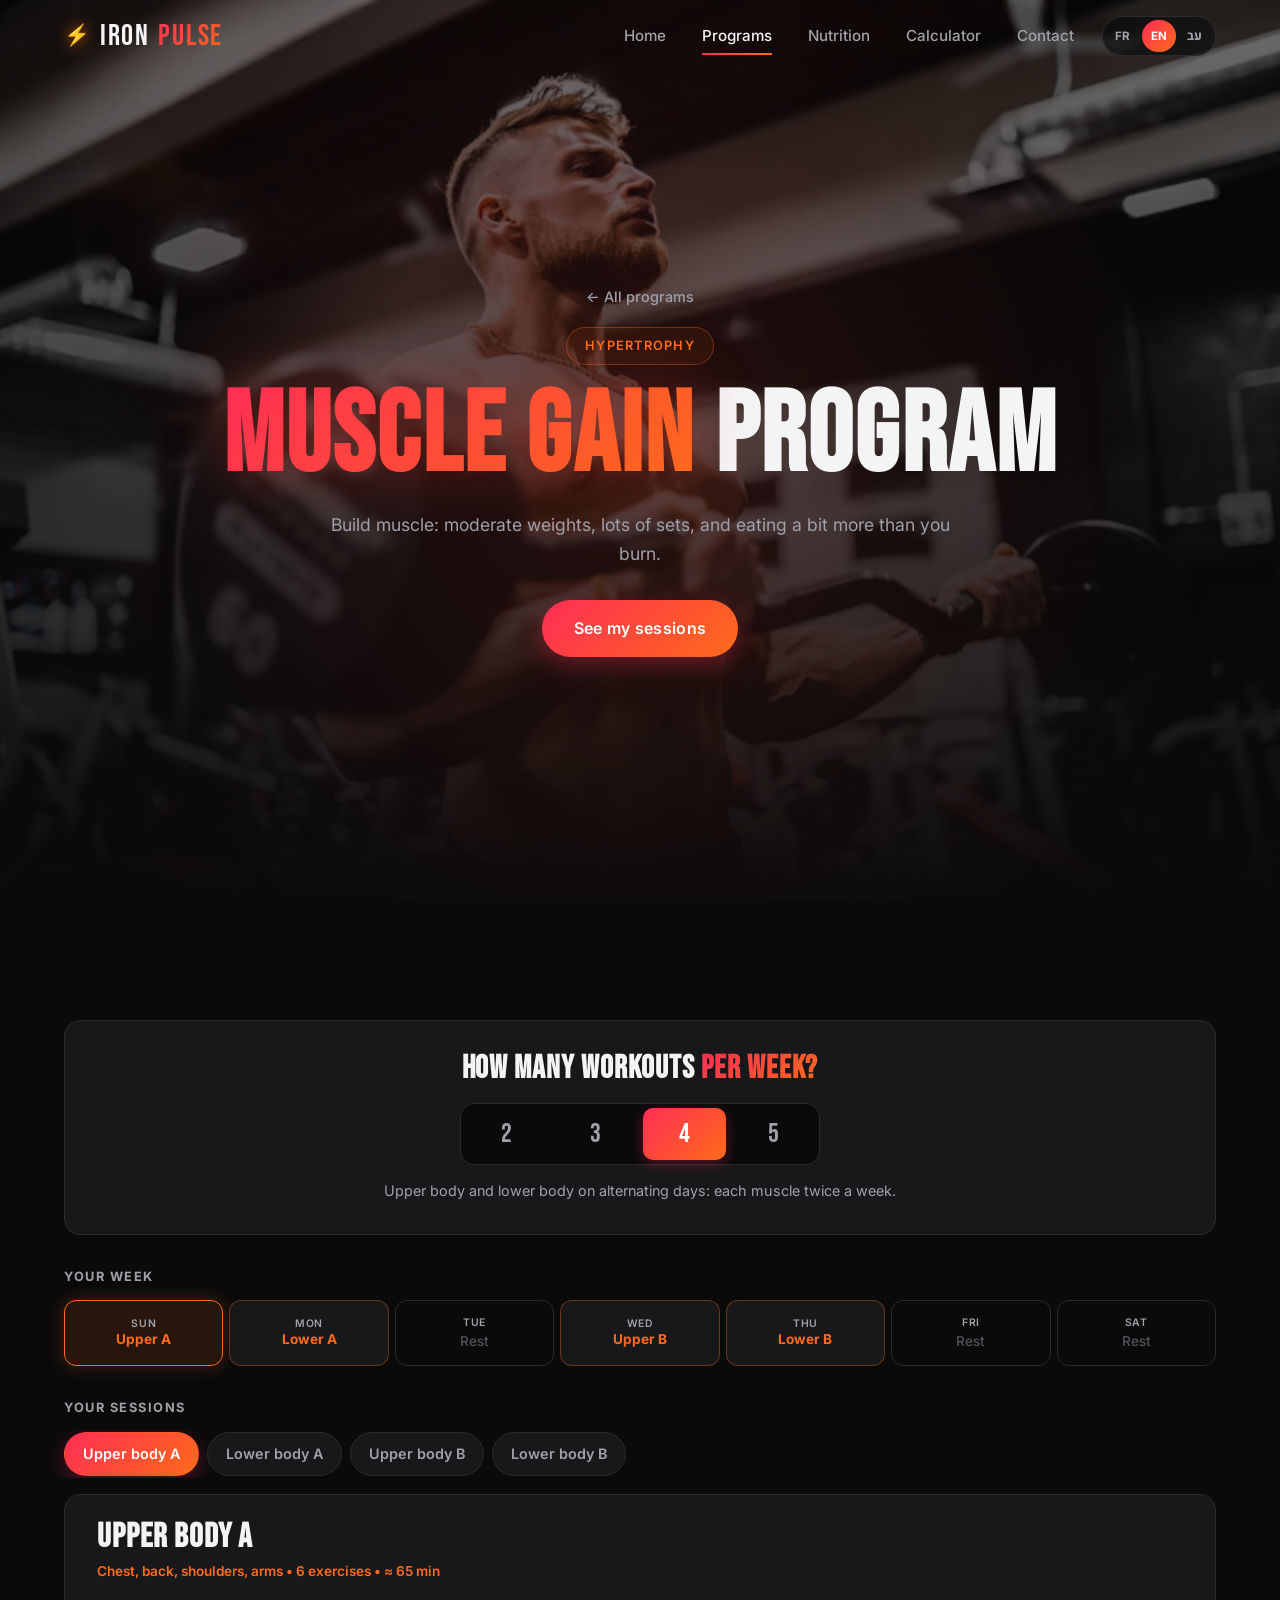
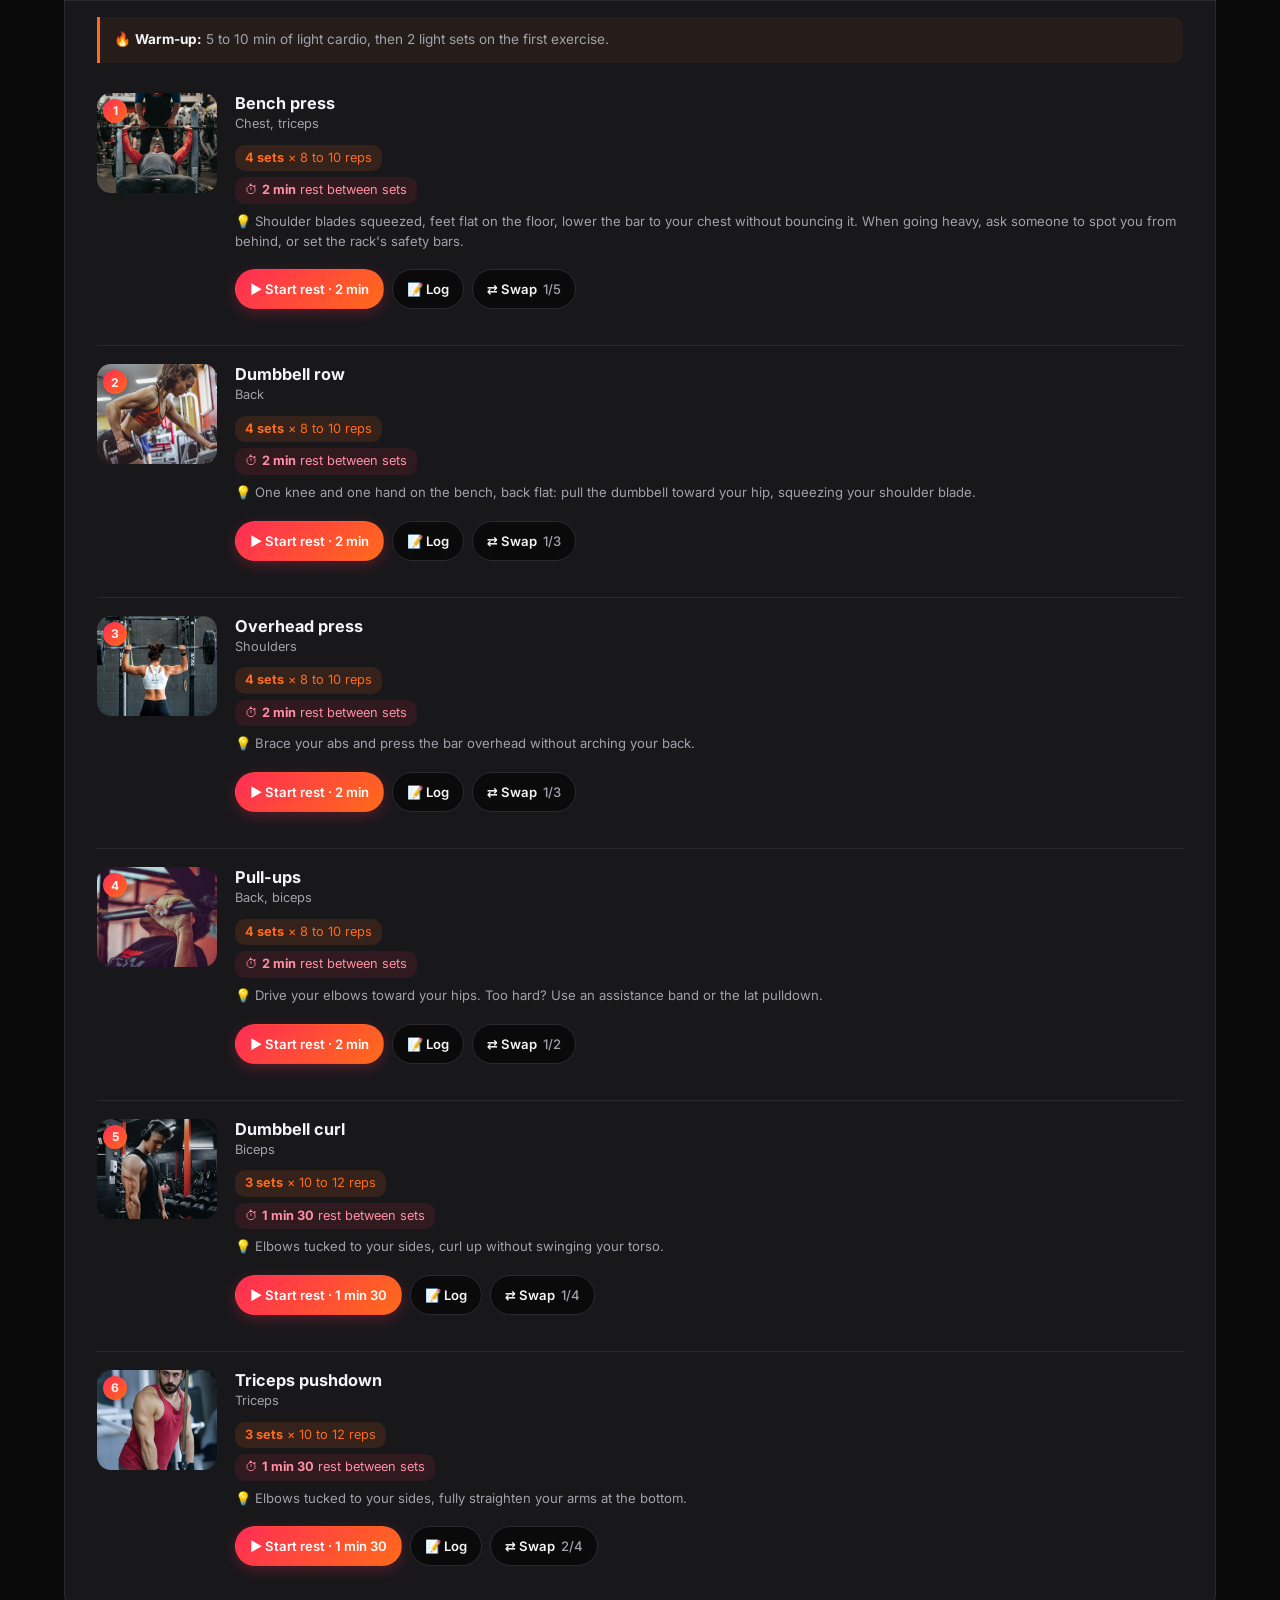
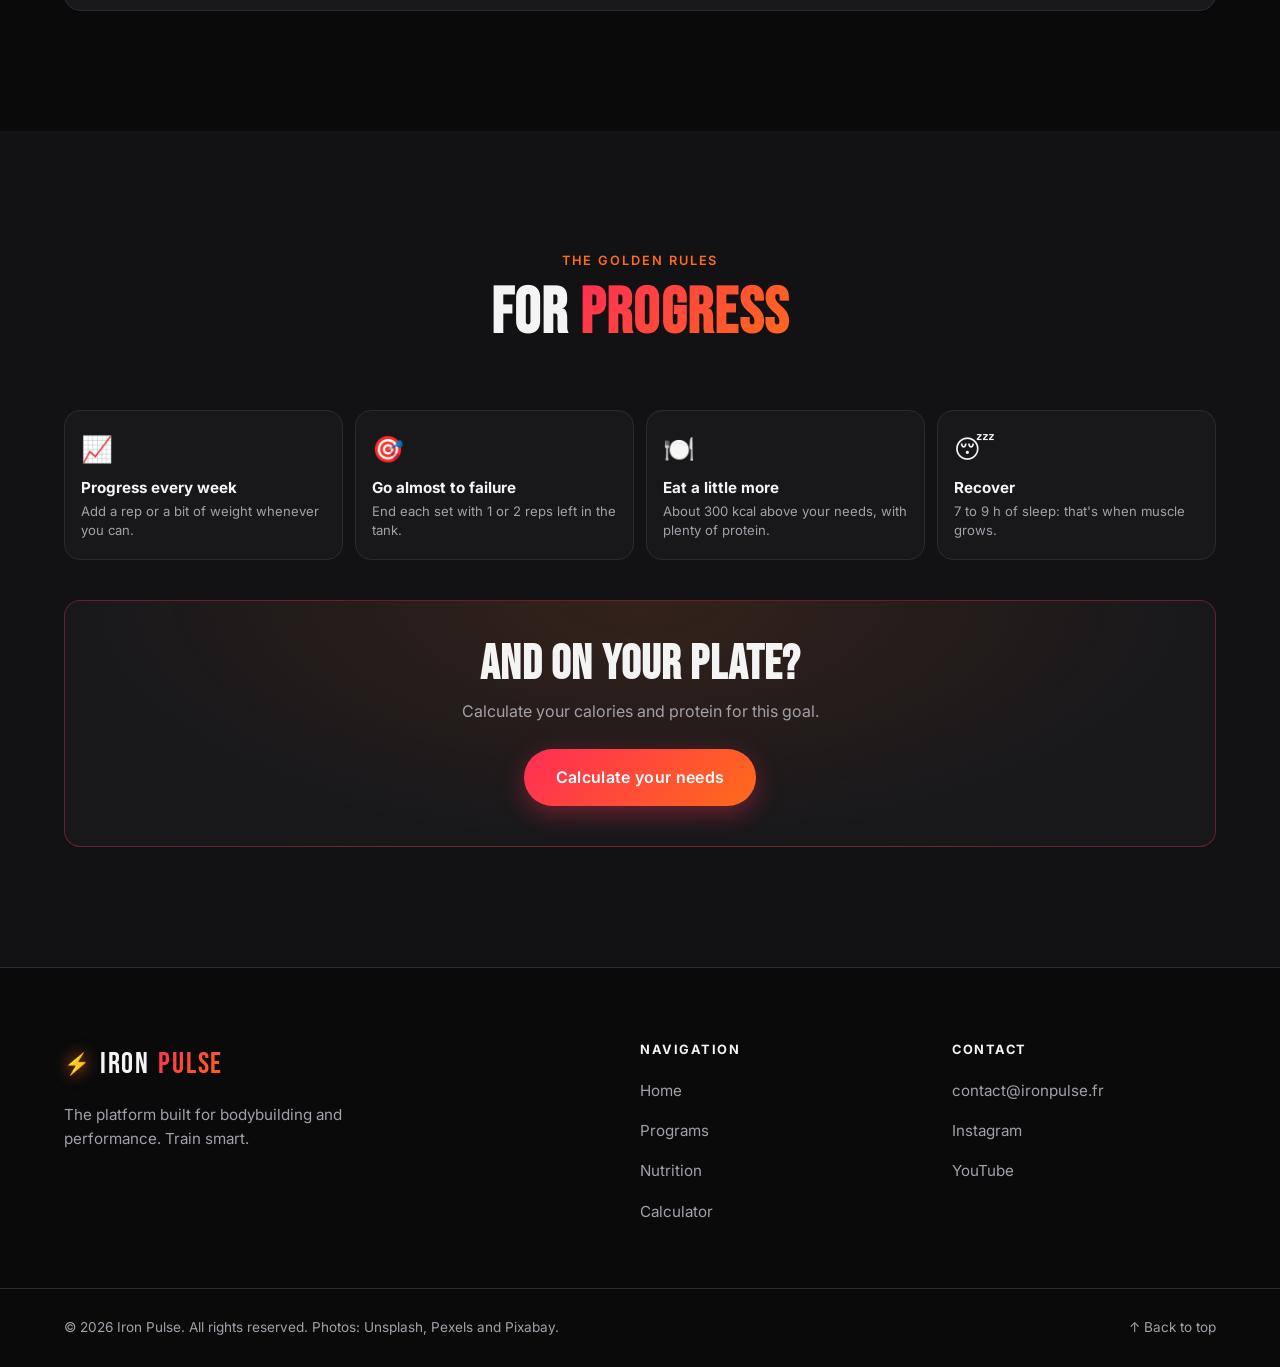
==== commit 0652ca19: "Ajoute l'anglais et l'hébreu (sélecteur FR / EN / עב, mise en page identique)" ====
--- a/public/programme.html
+++ b/public/programme.html
@@ -8,8 +8,9 @@
     <title>Programme — Iron Pulse</title>
     <link rel="preconnect" href="https://fonts.googleapis.com">
     <link rel="preconnect" href="https://fonts.gstatic.com" crossorigin>
-    <link href="https://fonts.googleapis.com/css2?family=Bebas+Neue&family=Inter:wght@400;500;600;700&display=swap" rel="stylesheet">
+    <link href="https://fonts.googleapis.com/css2?family=Bebas+Neue&family=Heebo:wght@400;500;600;700;800&family=Inter:wght@400;500;600;700&display=swap" rel="stylesheet">
     <link rel="stylesheet" href="style.css">
+    <script src="i18n.js"></script>
 </head>
 <body>
 
@@ -30,6 +31,12 @@
                     <li><a href="index.html#contact" class="nav__link">Contact</a></li>
                 </ul>
             </nav>
+
+            <div class="lang-switch" role="group" aria-label="Langue">
+                <button type="button" data-lang="fr" lang="fr" aria-label="Français">FR</button>
+                <button type="button" data-lang="en" lang="en" aria-label="English">EN</button>
+                <button type="button" data-lang="he" lang="he" aria-label="עברית">עב</button>
+            </div>
 
             <button class="burger" id="burger" aria-label="Ouvrir le menu" aria-expanded="false" aria-controls="nav">
                 <span></span>
@@ -181,6 +188,8 @@
         </div>
     </footer>
 
+    <script src="i18n/en.js"></script>
+    <script src="i18n/he.js"></script>
     <script src="programmes.js"></script>
     <script src="script.js"></script>
 </body>
--- a/public/style.css
+++ b/public/style.css
@@ -2864,3 +2864,113 @@
         scroll-behavior: auto;
     }
 }
+
+/* ==========================================================
+   LANGUES — sélecteur FR / EN / עב et hébreu
+   ========================================================== */
+.lang-switch {
+    position: relative;
+    z-index: 110;
+    display: flex;
+    gap: 2px;
+    margin-inline-start: auto;
+    margin-inline-end: 6px;
+    padding: 3px;
+    border: 1px solid var(--border);
+    border-radius: 999px;
+    background: rgba(10, 10, 11, 0.6);
+}
+
+.lang-switch button {
+    min-width: 34px;
+    height: 32px;
+    padding: 0 8px;
+    border: none;
+    border-radius: 999px;
+    background: none;
+    color: var(--text-muted);
+    font-family: var(--font-body);
+    font-size: 0.72rem;
+    font-weight: 700;
+    letter-spacing: 0.04em;
+    cursor: pointer;
+    transition: color var(--transition), background var(--transition);
+}
+
+.lang-switch button[lang="he"] {
+    font-family: 'Heebo', var(--font-body);
+    font-size: 0.8rem;
+}
+
+.lang-switch button.active {
+    background: var(--gradient);
+    color: #fff;
+}
+
+@media (hover: hover) {
+    .lang-switch button:not(.active):hover {
+        color: var(--text);
+    }
+}
+
+@media (min-width: 769px) {
+    .nav {
+        margin-inline-start: auto;
+    }
+
+    .lang-switch {
+        margin-inline-start: 28px;
+        margin-inline-end: 0;
+    }
+}
+
+/* ---------- Hébreu : police adaptée ---------- */
+:root[lang="he"] {
+    --font-body: 'Heebo', system-ui, sans-serif;
+    --font-title: 'Heebo', system-ui, sans-serif;
+}
+
+/* Le logo reste en caractères latins */
+[lang="he"] .logo {
+    font-family: 'Bebas Neue', Impact, sans-serif;
+}
+
+/* Heebo n'est pas condensée comme Bebas Neue : titres plus gras, un peu plus petits */
+[lang="he"] :is(.hero__title, .section__title, .card__title, .food__title, .day__title,
+    .search__title, .freq__title, .seance__title, .cta h3, .stat__value, .macro__head strong,
+    .meal__kcal, .timer__temps, .hero__stats strong, .day__total strong, .exo__num) {
+    font-weight: 800;
+    letter-spacing: 0;
+}
+
+[lang="he"] .hero__title {
+    font-size: clamp(2.4rem, 10vw, 5rem);
+    line-height: 1.1;
+}
+
+[lang="he"] .section__title {
+    font-size: clamp(2rem, 8vw, 3.2rem);
+    line-height: 1.15;
+}
+
+[lang="he"] :is(.card__title, .food__title, .day__title, .search__title, .freq__title, .seance__title) {
+    font-size: 1.6rem;
+    line-height: 1.2;
+}
+
+[lang="he"] .nav__link {
+    font-weight: 700;
+}
+
+/* ---------- Hébreu : la mise en page ne bouge pas ----------
+   La page reste de gauche à droite dans toutes les langues (choix du
+   propriétaire). Chaque bloc de texte prend seul son sens de lecture
+   (« plaintext ») pour que la ponctuation hébraïque soit au bon endroit,
+   et l'alignement reste celui de la version française. */
+[lang="he"] body {
+    text-align: left;
+}
+
+[lang="he"] :where(h1, h2, h3, h4, p, li, label, legend, button, a, span, strong, small, em, figcaption, option) {
+    unicode-bidi: plaintext;
+}
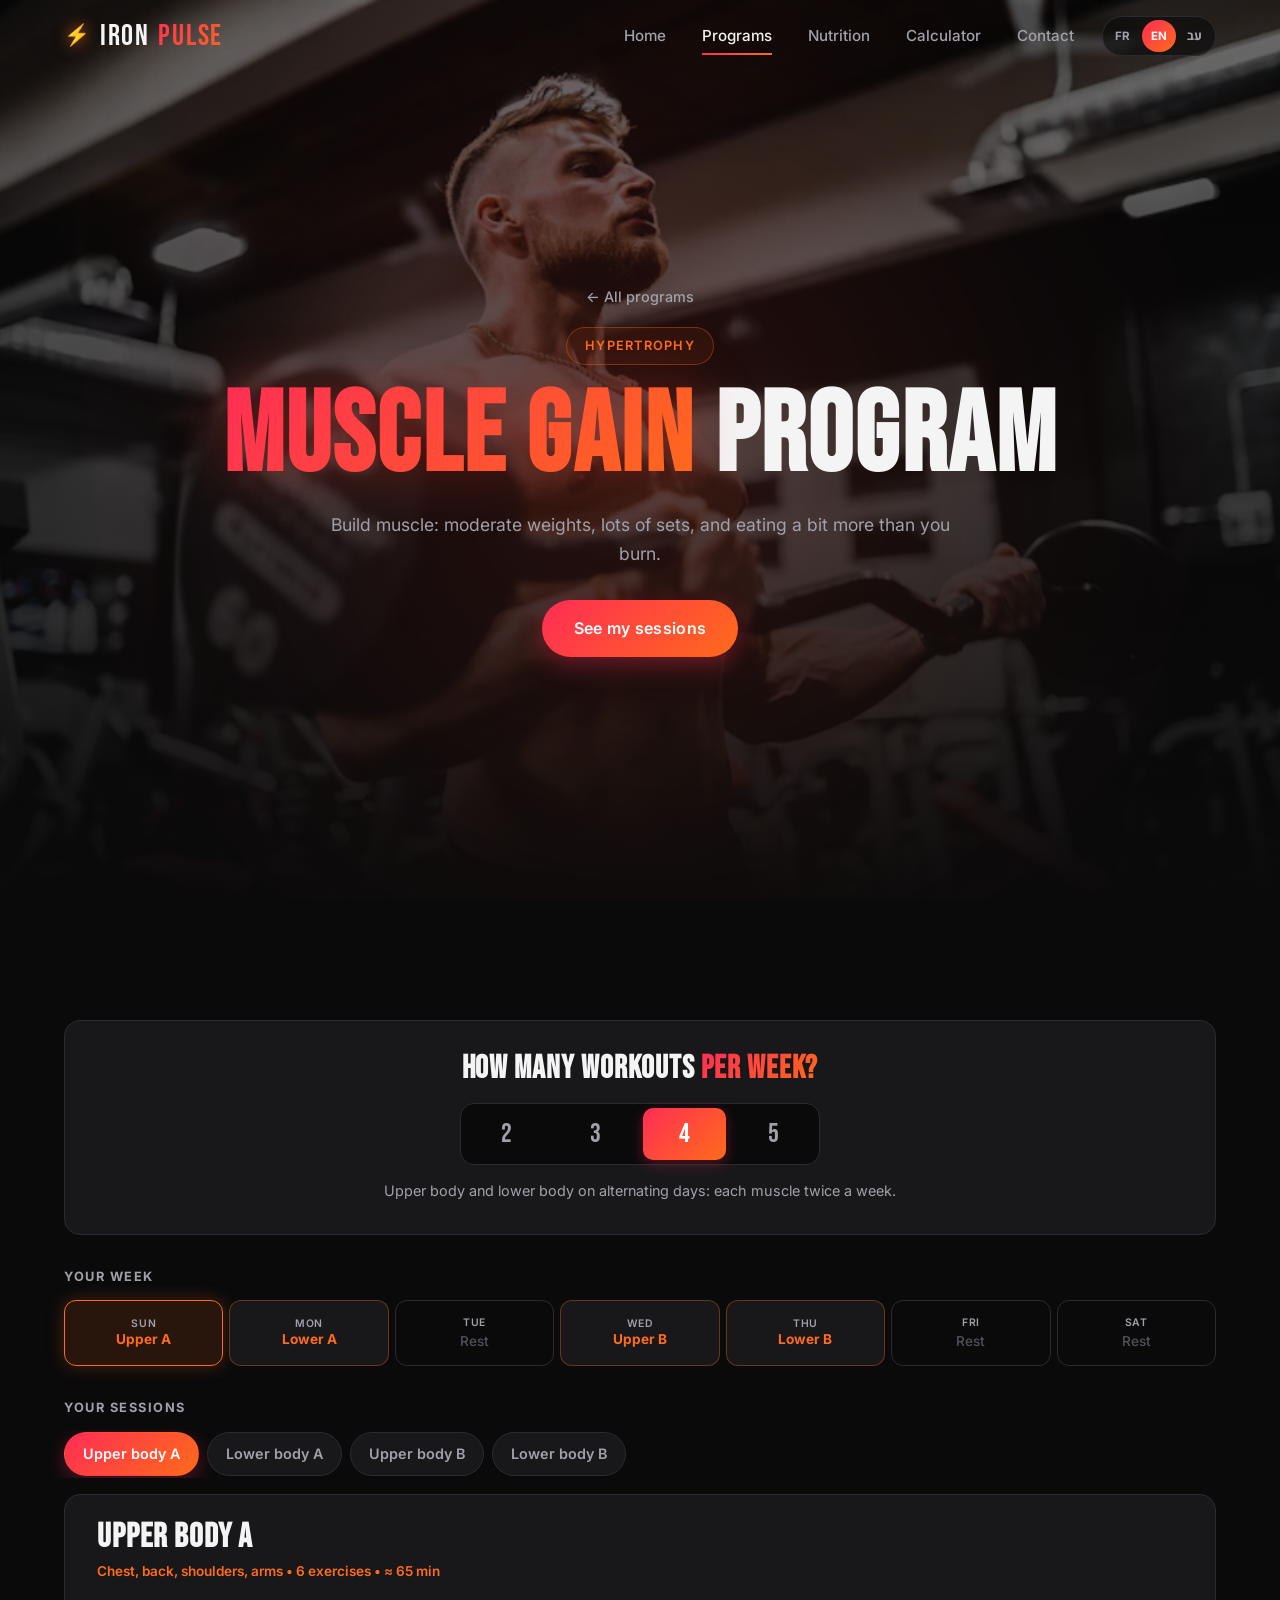
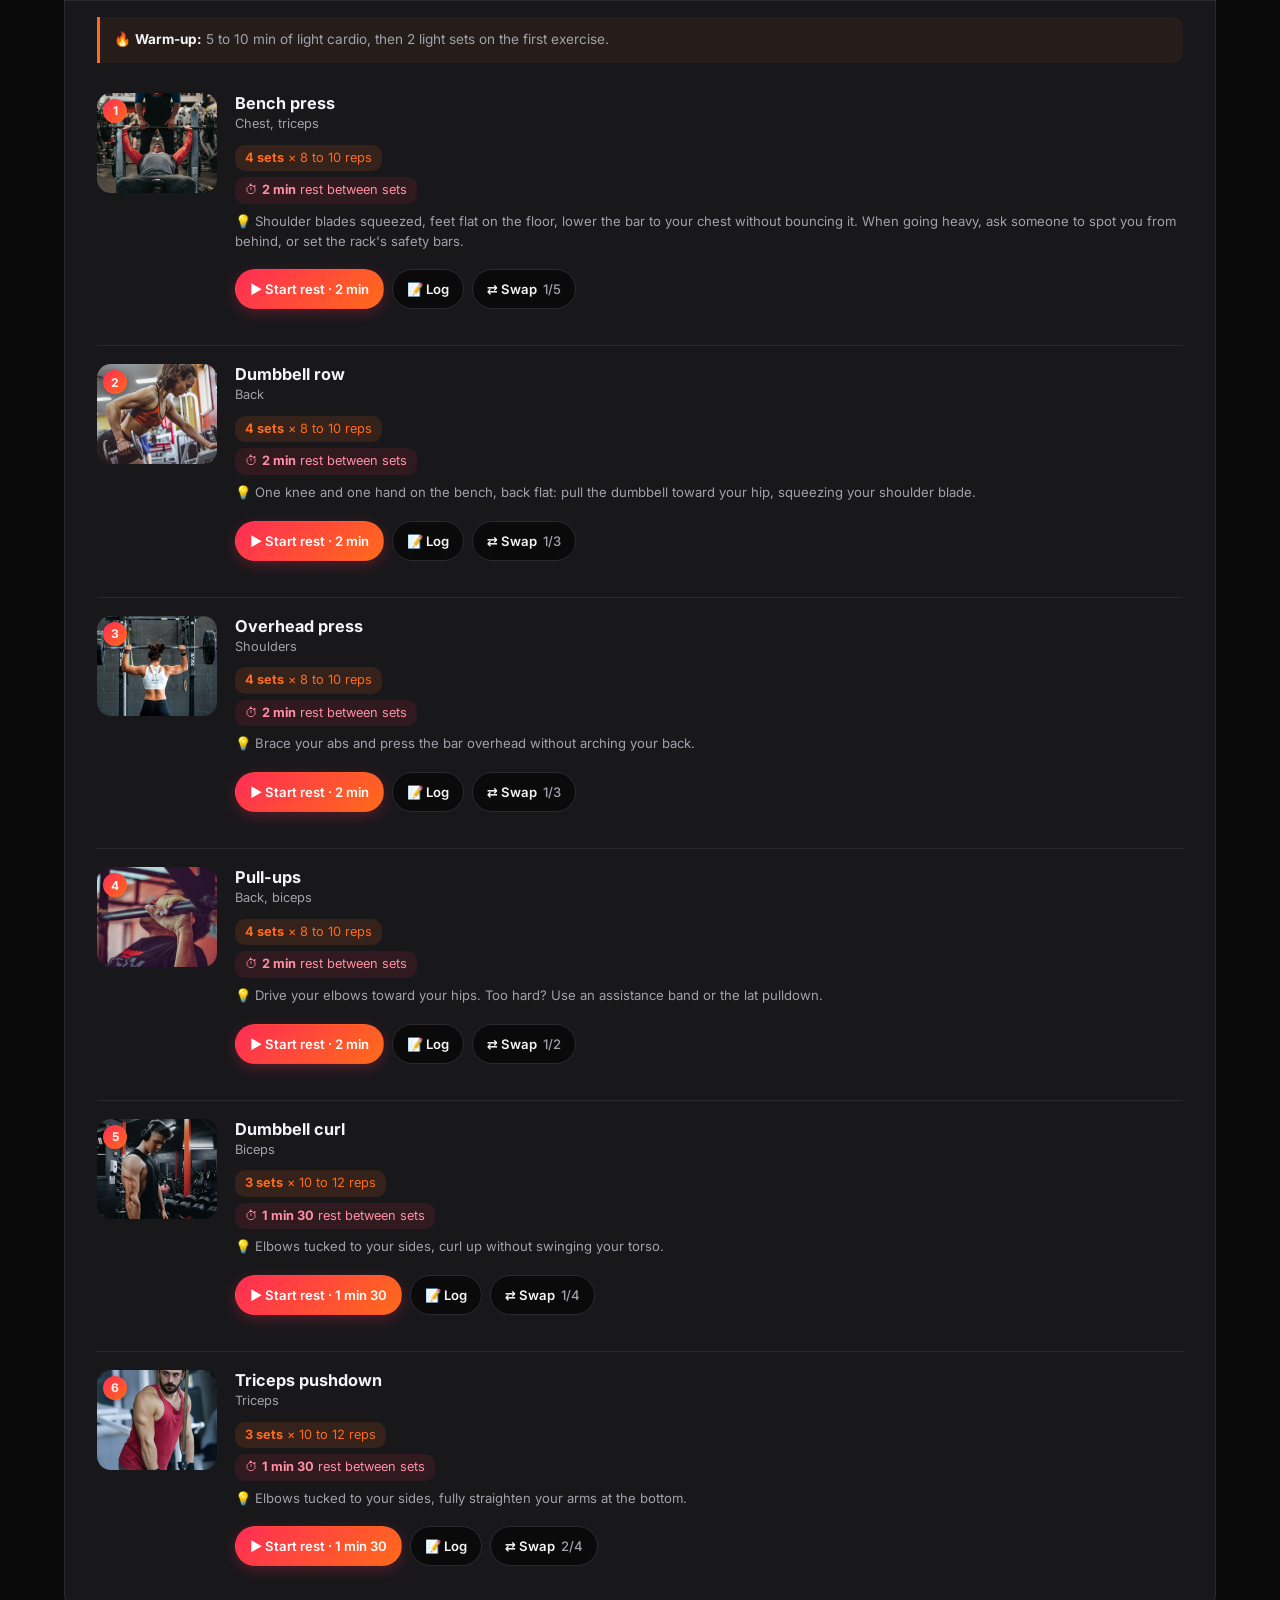
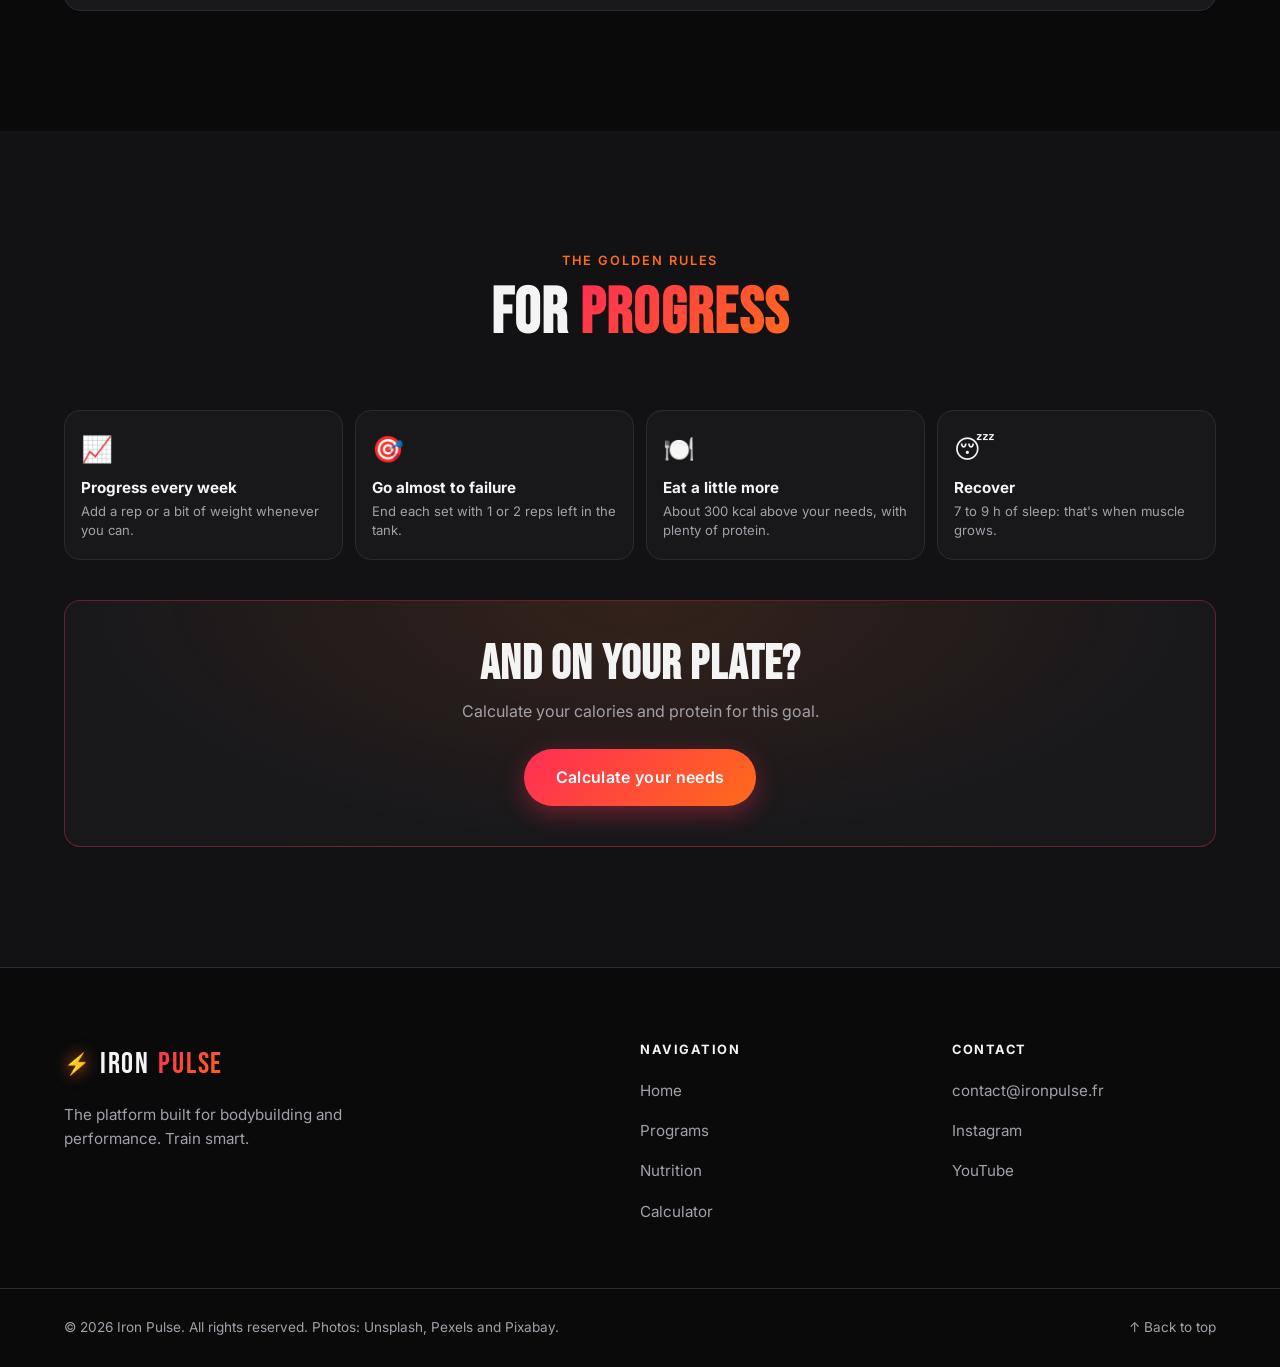
==== commit 28a32d43: "Application installable et hors ligne (PWA) : icônes, manifeste, service worker, aperçu de partage C" ====
--- a/public/programme.html
+++ b/public/programme.html
@@ -4,7 +4,26 @@
     <meta charset="UTF-8">
     <meta name="viewport" content="width=device-width, initial-scale=1.0, viewport-fit=cover">
     <meta name="theme-color" content="#0a0a0b">
-    <meta name="description" content="Programmes Iron Pulse : prise de masse, perte de gras et force, de 2 à 5 séances par semaine, avec minuteur de repos.">
+    <link rel="manifest" href="manifest.webmanifest">
+    <link rel="icon" href="icons/favicon.svg" type="image/svg+xml">
+    <link rel="icon" href="icons/favicon-32.png" sizes="32x32" type="image/png">
+    <link rel="apple-touch-icon" href="icons/apple-touch-icon.png">
+    <meta name="mobile-web-app-capable" content="yes">
+    <meta name="apple-mobile-web-app-capable" content="yes">
+    <meta name="apple-mobile-web-app-status-bar-style" content="black">
+    <meta name="apple-mobile-web-app-title" content="Iron Pulse">
+    <meta property="og:type" content="website">
+    <meta property="og:site_name" content="Iron Pulse">
+    <meta property="og:title" content="Programmes de musculation — Iron Pulse">
+    <meta property="og:description" content="Programmes de musculation, nutrition, calculateur de calories, minuteur et carnet d'entraînement. Gratuit, sans inscription.">
+    <meta property="og:url" content="https://iron-pulse-site.pages.dev/programme">
+    <meta property="og:image" content="https://iron-pulse-site.pages.dev/images/og-image.jpg">
+    <meta property="og:image:width" content="1200">
+    <meta property="og:image:height" content="630">
+    <meta property="og:locale" content="fr_FR">
+    <meta property="og:locale:alternate" content="en_GB">
+    <meta property="og:locale:alternate" content="he_IL">
+    <meta name="twitter:card" content="summary_large_image">    <meta name="description" content="Programmes Iron Pulse : prise de masse, perte de gras et force, de 2 à 5 séances par semaine, avec minuteur de repos.">
     <title>Programme — Iron Pulse</title>
     <link rel="preconnect" href="https://fonts.googleapis.com">
     <link rel="preconnect" href="https://fonts.gstatic.com" crossorigin>
@@ -158,6 +177,8 @@
                     IRON <span class="logo__accent">PULSE</span>
                 </a>
                 <p>La plateforme dédiée à la musculation et à la performance. Entraîne-toi avec intelligence.</p>
+                <button type="button" class="btn btn--ghost install-btn" id="install-btn" hidden>📱 Installer l'application</button>
+                <p class="install-hint" id="install-ios" hidden>Sur iPhone : touche Partager, puis « Sur l'écran d'accueil ».</p>
             </div>
 
             <div class="footer__col">
--- a/public/style.css
+++ b/public/style.css
@@ -2973,4 +2973,18 @@
 
 [lang="he"] :where(h1, h2, h3, h4, p, li, label, legend, button, a, span, strong, small, em, figcaption, option) {
     unicode-bidi: plaintext;
-}+}
+/* ---------- Installer l'application (pied de page) ---------- */
+.install-btn {
+    margin-top: 18px;
+    min-height: 48px;
+}
+
+.install-hint {
+    margin-top: 14px;
+    padding: 10px 14px;
+    border-left: 3px solid var(--neon-orange);
+    border-radius: 0 10px 10px 0;
+    background: rgba(255, 107, 26, 0.06);
+    font-size: 0.85rem;
+}
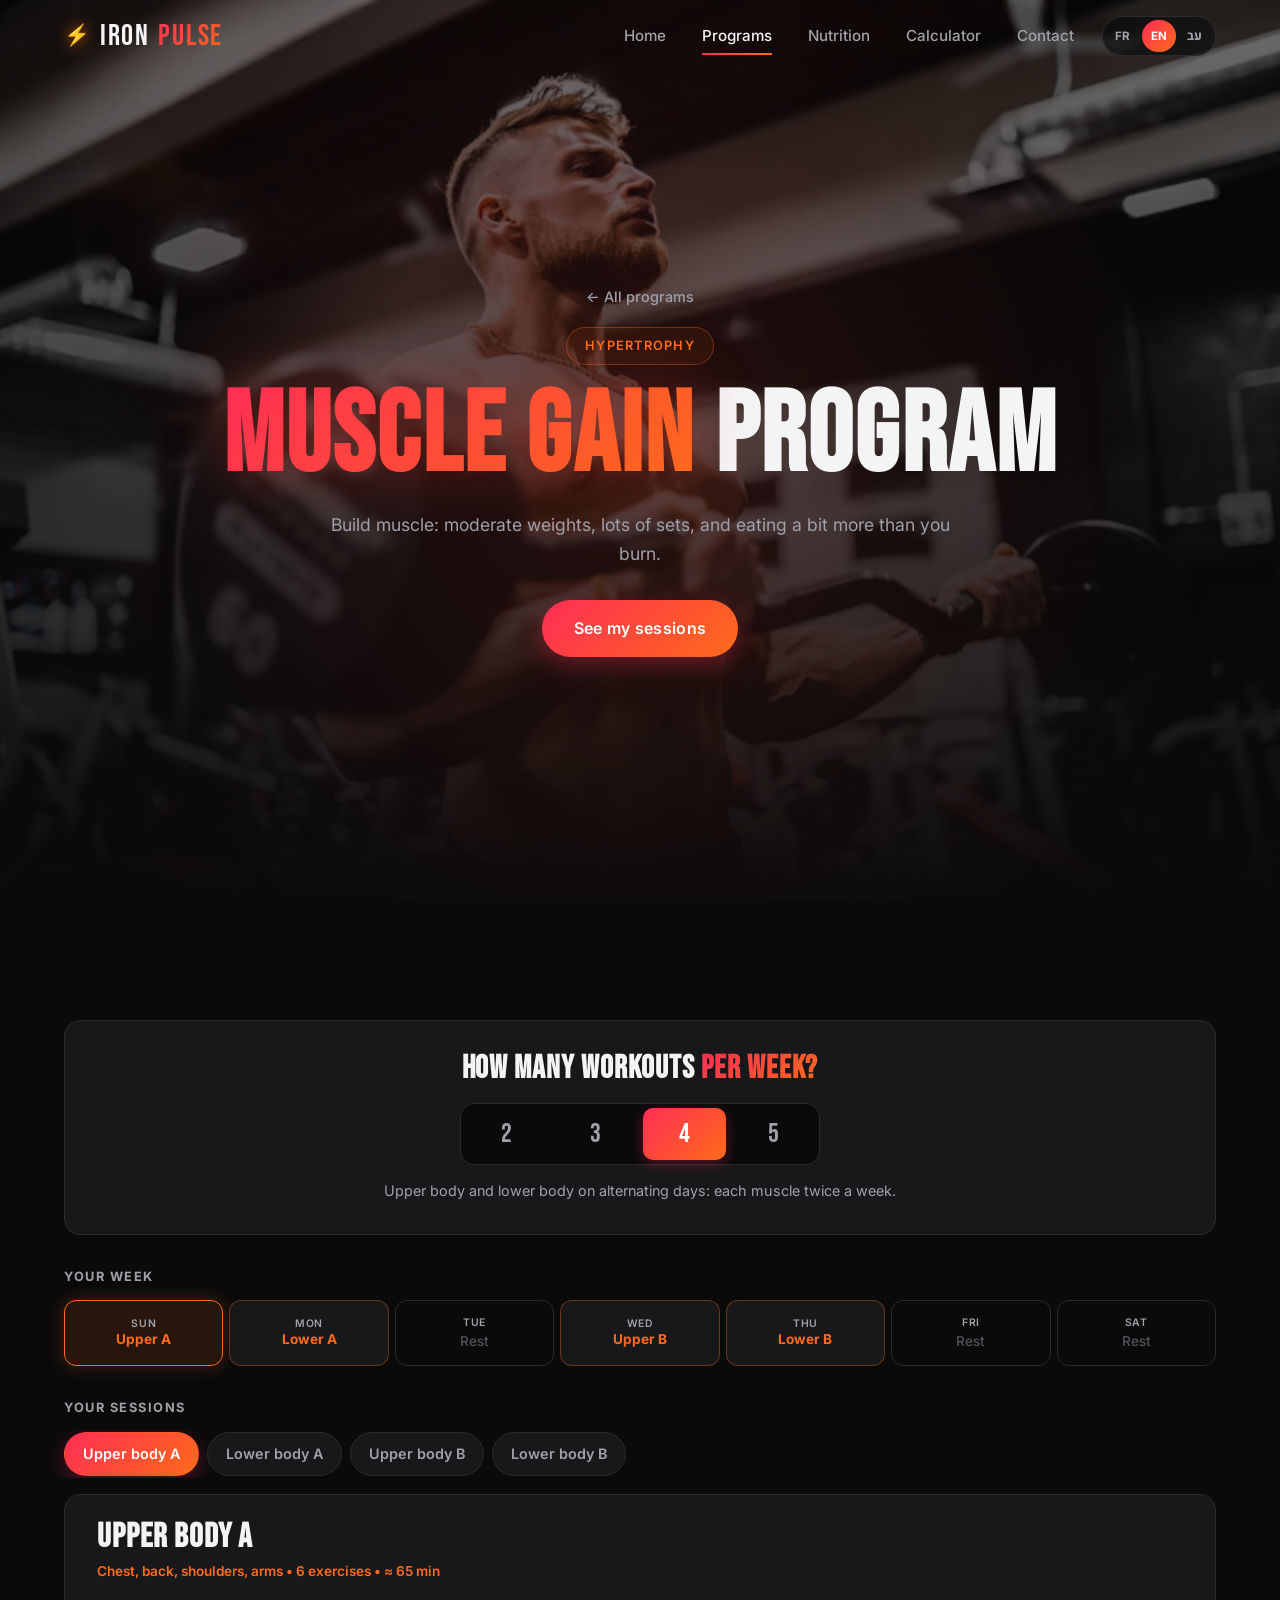
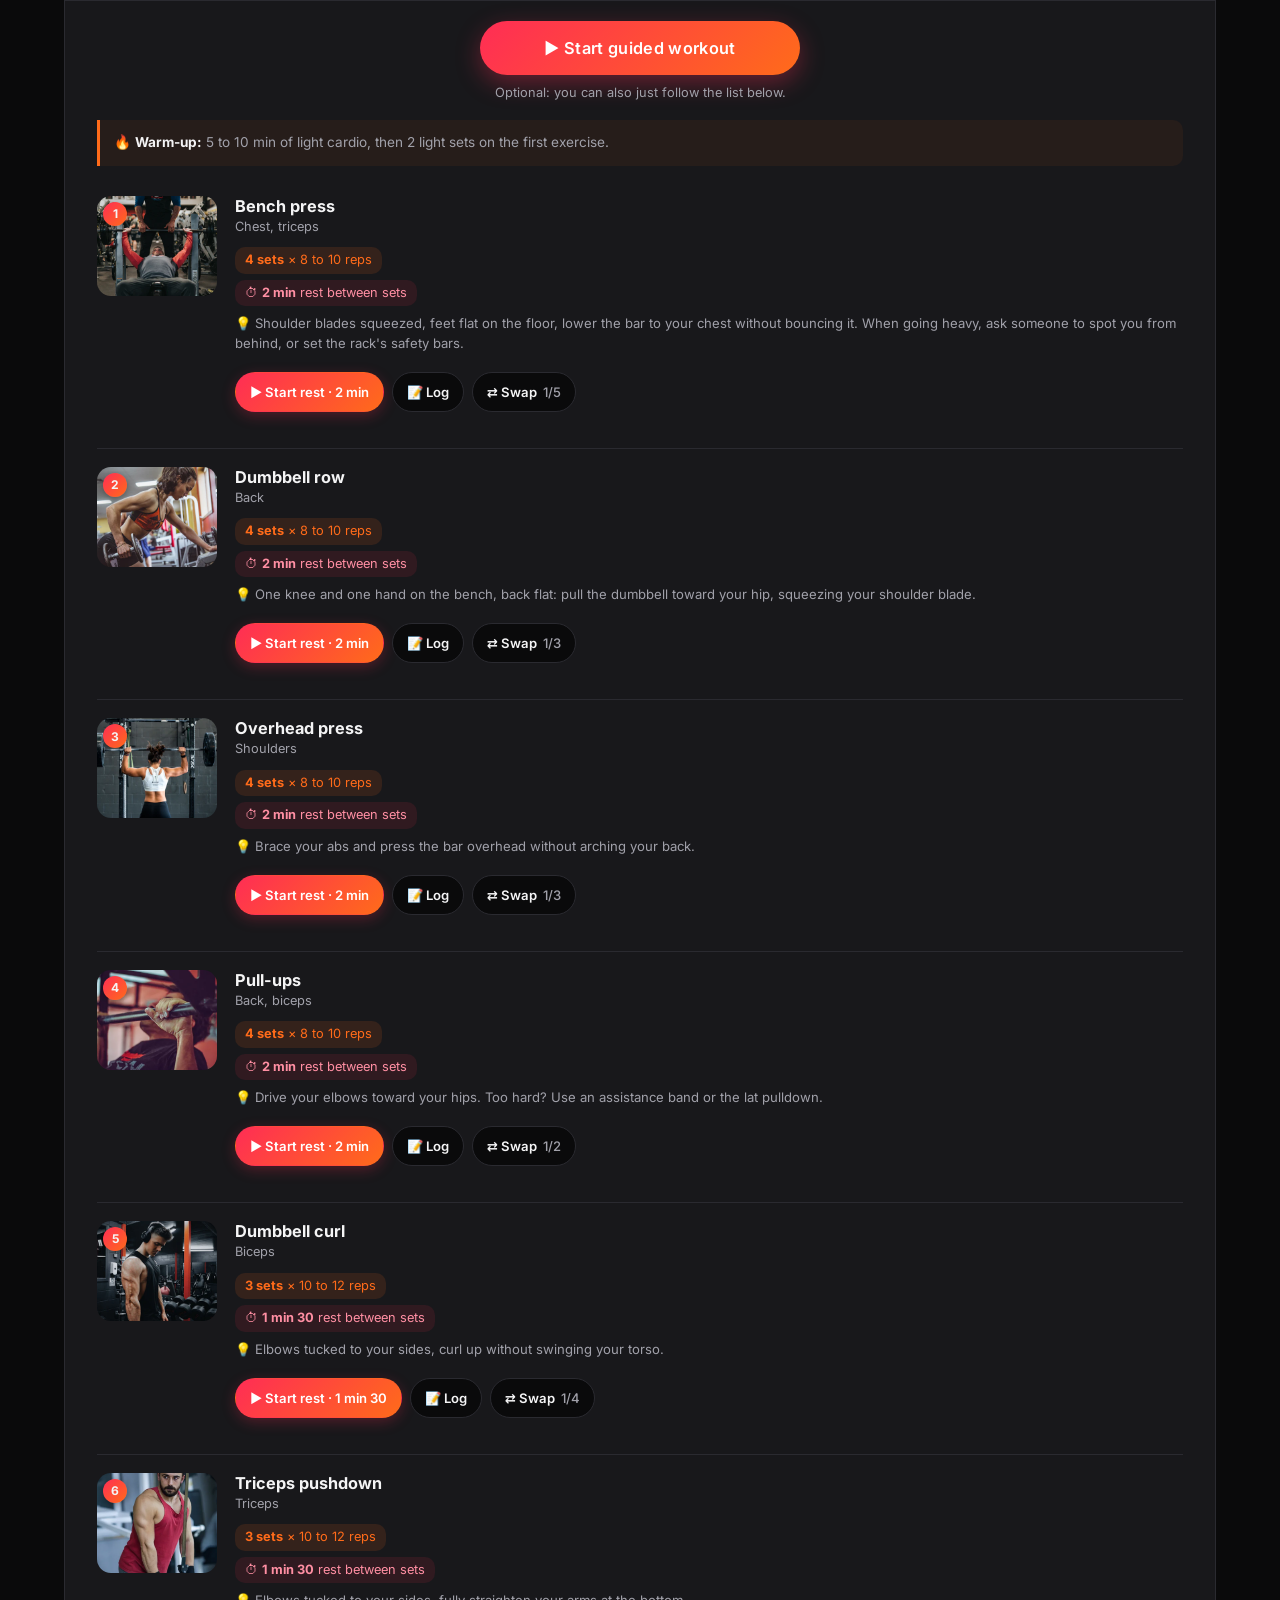
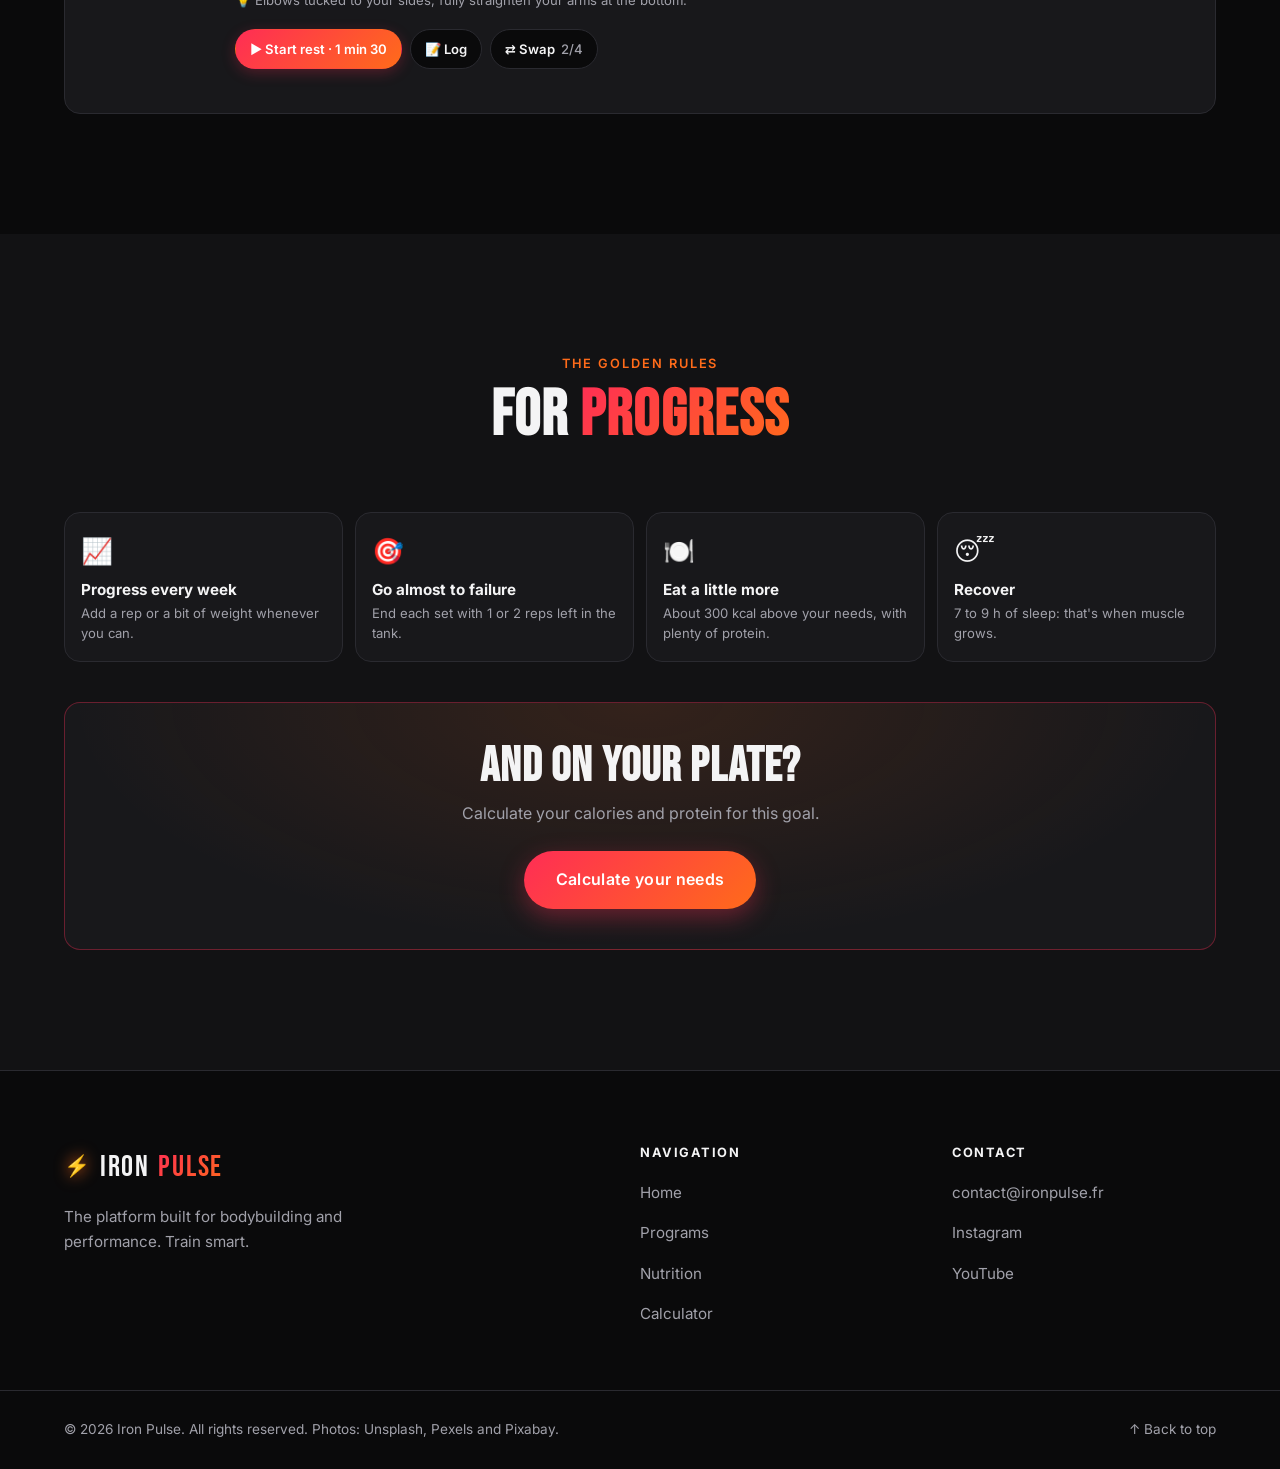
==== commit 7128026b: "Séance guidée facultative : un exercice à la fois, séries à cocher, minuteur automatique, reprise et" ====
--- a/public/programme.html
+++ b/public/programme.html
@@ -127,6 +127,9 @@
         </section>
     </main>
 
+    <!-- ===== SÉANCE GUIDÉE (facultative, remplie en JS) ===== -->
+    <div class="guide" id="guide" hidden role="dialog" aria-modal="true" aria-labelledby="guide-titre"></div>
+
     <!-- ===== MINUTEUR DE REPOS ===== -->
     <div class="timer" id="timer" hidden>
         <div class="timer__ring" aria-hidden="true">
--- a/public/style.css
+++ b/public/style.css
@@ -2988,3 +2988,439 @@
     background: rgba(255, 107, 26, 0.06);
     font-size: 0.85rem;
 }
+
+/* ==========================================================
+   SÉANCE GUIDÉE (facultative)
+   Plein écran : un exercice à la fois, gros boutons en bas,
+   minuteur de repos affiché par-dessus.
+   ========================================================== */
+.seance__guide {
+    padding: 16px 20px 0;
+    text-align: center;
+}
+
+.seance__guide .btn {
+    width: 100%;
+    min-height: 54px;
+    font-size: 1.02rem;
+}
+
+.seance__guide p {
+    margin-top: 8px;
+    font-size: 0.8rem;
+    color: var(--text-muted);
+}
+
+body.guide-ouvert {
+    overflow: hidden;
+}
+
+.guide {
+    position: fixed;
+    inset: 0;
+    z-index: 120;
+    display: flex;
+    flex-direction: column;
+    background:
+        radial-gradient(ellipse at top, rgba(255, 107, 26, 0.08), transparent 60%),
+        var(--bg);
+    animation: calcFadeIn 0.3s ease;
+}
+
+/* Le minuteur passe au-dessus de la séance guidée, juste au-dessus des boutons du bas */
+body.guide-ouvert .timer {
+    z-index: 130;
+    bottom: calc(92px + env(safe-area-inset-bottom));
+}
+
+.guide__haut {
+    display: flex;
+    align-items: center;
+    gap: 12px;
+    padding: max(12px, env(safe-area-inset-top)) 16px 12px;
+    border-bottom: 1px solid var(--border);
+}
+
+.guide__fermer {
+    flex-shrink: 0;
+    width: 44px;
+    height: 44px;
+    border: 1px solid var(--border);
+    border-radius: 50%;
+    background: var(--surface);
+    color: var(--text-muted);
+    font-size: 1rem;
+    cursor: pointer;
+}
+
+.guide__titre {
+    flex: 1;
+    min-width: 0;
+    display: flex;
+    flex-direction: column;
+}
+
+.guide__titre strong {
+    overflow: hidden;
+    font-size: 1rem;
+    white-space: nowrap;
+    text-overflow: ellipsis;
+}
+
+.guide__titre span {
+    font-size: 0.8rem;
+    color: var(--text-muted);
+}
+
+.guide__chrono {
+    font-family: var(--font-title);
+    font-size: 1.7rem;
+    line-height: 1;
+    letter-spacing: 0.04em;
+    font-variant-numeric: tabular-nums;
+    color: var(--neon-orange);
+}
+
+.guide__progression {
+    height: 4px;
+    background: var(--surface);
+}
+
+.guide__progression span {
+    display: block;
+    height: 100%;
+    background: var(--gradient);
+    box-shadow: 0 0 10px rgba(255, 60, 40, 0.6);
+    transition: width 0.4s ease;
+}
+
+.guide__corps {
+    flex: 1;
+    overflow-y: auto;
+    padding: 16px 16px 120px;
+    -webkit-overflow-scrolling: touch;
+}
+
+.guide__contenu {
+    max-width: 640px;
+    margin: 0 auto;
+}
+
+.guide__media {
+    width: 100%;
+    aspect-ratio: 16 / 9;
+    max-height: 30vh;
+    margin-bottom: 16px;
+    border-radius: var(--radius);
+    overflow: hidden;
+    background: var(--surface-hover);
+}
+
+.guide__media img {
+    width: 100%;
+    height: 100%;
+    object-fit: cover;
+}
+
+.guide__media .exo__emoji {
+    font-size: 4rem;
+}
+
+.guide__nom {
+    font-family: var(--font-title);
+    font-size: 2.2rem;
+    line-height: 1.05;
+    letter-spacing: 0.02em;
+}
+
+.guide__cible {
+    margin: 6px 0 10px;
+    color: var(--neon-orange);
+    font-size: 0.92rem;
+    font-weight: 600;
+}
+
+.guide__series {
+    list-style: none;
+    display: grid;
+    gap: 8px;
+    margin: 14px 0;
+}
+
+.guide__serie {
+    display: grid;
+    grid-template-columns: 40px 1fr 1fr;
+    align-items: center;
+    gap: 10px;
+    padding: 8px 10px;
+    border: 1px solid var(--border);
+    border-radius: 14px;
+    background: var(--surface);
+    font-size: 0.8rem;
+    color: var(--text-muted);
+    transition: border-color var(--transition), opacity var(--transition), box-shadow var(--transition);
+}
+
+.guide__serie label {
+    display: flex;
+    align-items: center;
+    gap: 6px;
+}
+
+/* 16px minimum : évite le zoom automatique sur iPhone au focus */
+.guide__serie input {
+    width: 100%;
+    min-width: 0;
+    height: 48px;
+    padding: 0 8px;
+    border: 1px solid var(--border);
+    border-radius: 10px;
+    background: var(--bg);
+    color: var(--text);
+    font-family: var(--font-body);
+    font-size: 18px;
+    font-weight: 700;
+    text-align: center;
+    -moz-appearance: textfield;
+    appearance: textfield;
+}
+
+.guide__serie input::-webkit-outer-spin-button,
+.guide__serie input::-webkit-inner-spin-button {
+    -webkit-appearance: none;
+    margin: 0;
+}
+
+.guide__serie input::placeholder {
+    color: #71717a;
+}
+
+.guide__serie input:focus {
+    outline: none;
+    border-color: var(--neon-orange);
+    box-shadow: 0 0 0 3px rgba(255, 107, 26, 0.2);
+}
+
+.guide__serie input:disabled {
+    opacity: 0.35;
+}
+
+.guide__num {
+    display: grid;
+    place-items: center;
+    width: 36px;
+    height: 36px;
+    border-radius: 50%;
+    background: var(--bg);
+    color: var(--text);
+    font-size: 0.95rem;
+    font-weight: 700;
+}
+
+.guide__serie--actuelle {
+    border-color: var(--neon-orange);
+    box-shadow: 0 0 0 3px rgba(255, 107, 26, 0.15), 0 0 24px rgba(255, 45, 85, 0.12);
+}
+
+.guide__serie--actuelle .guide__num {
+    background: var(--gradient);
+    color: #fff;
+}
+
+.guide__serie--faite {
+    opacity: 0.6;
+}
+
+.guide__serie--faite .guide__num {
+    background: rgba(74, 222, 128, 0.15);
+    color: #4ade80;
+}
+
+.guide__bravo {
+    margin-bottom: 12px;
+    padding: 12px 14px;
+    border-radius: 12px;
+    background: rgba(74, 222, 128, 0.1);
+    color: #86efac;
+    font-weight: 600;
+    text-align: center;
+}
+
+.guide__conseil {
+    border-top: 1px solid var(--border);
+}
+
+.guide__conseil summary {
+    display: flex;
+    align-items: center;
+    min-height: 48px;
+    color: var(--text-muted);
+    font-weight: 600;
+    cursor: pointer;
+}
+
+.guide__conseil p {
+    padding-bottom: 8px;
+    color: var(--text-muted);
+    font-size: 0.9rem;
+    line-height: 1.55;
+}
+
+.guide__bas {
+    position: absolute;
+    left: 0;
+    right: 0;
+    bottom: 0;
+    display: grid;
+    grid-template-columns: 56px 1fr 56px;
+    gap: 10px;
+    padding: 12px 16px max(12px, env(safe-area-inset-bottom));
+    border-top: 1px solid var(--border);
+    background: rgba(10, 10, 11, 0.95);
+    backdrop-filter: blur(14px);
+    -webkit-backdrop-filter: blur(14px);
+}
+
+.guide__bas .btn {
+    width: 100%;
+    min-height: 56px;
+    padding: 0 12px;
+    font-size: 1.02rem;
+}
+
+.guide__nav {
+    height: 56px;
+    border: 1px solid var(--border);
+    border-radius: 16px;
+    background: var(--surface);
+    color: var(--text);
+    font-size: 1.3rem;
+    cursor: pointer;
+}
+
+.guide__nav:disabled {
+    opacity: 0.3;
+    cursor: default;
+}
+
+.guide__nav:not(:disabled):active,
+.guide__fermer:active {
+    transform: scale(0.95);
+}
+
+/* ---------- Bilan de fin de séance ---------- */
+.guide__fin {
+    flex: 1;
+    display: flex;
+    flex-direction: column;
+    align-items: center;
+    justify-content: center;
+    gap: 10px;
+    padding: 32px 20px max(32px, env(safe-area-inset-bottom));
+    text-align: center;
+}
+
+.guide__trophee {
+    font-size: 4.5rem;
+    filter: drop-shadow(0 0 24px rgba(255, 107, 26, 0.6));
+    animation: timerIn 0.5s cubic-bezier(0.2, 0.9, 0.3, 1.3);
+}
+
+.guide__fin h2 {
+    font-family: var(--font-title);
+    font-size: 2.8rem;
+    line-height: 1;
+    letter-spacing: 0.02em;
+}
+
+.guide__fin > p {
+    color: var(--text-muted);
+}
+
+.guide__stats {
+    list-style: none;
+    display: grid;
+    grid-template-columns: repeat(3, 1fr);
+    gap: 10px;
+    width: 100%;
+    max-width: 420px;
+    margin: 14px 0 6px;
+}
+
+.guide__stats li {
+    display: flex;
+    flex-direction: column;
+    gap: 2px;
+    padding: 16px 8px;
+    border: 1px solid var(--border);
+    border-radius: 14px;
+    background: var(--surface);
+}
+
+.guide__stats strong {
+    font-family: var(--font-title);
+    font-size: 2.2rem;
+    line-height: 1;
+    background: var(--gradient);
+    -webkit-background-clip: text;
+    background-clip: text;
+    color: transparent;
+}
+
+.guide__stats span {
+    font-size: 0.8rem;
+    color: var(--text-muted);
+}
+
+.guide__fin .btn {
+    width: 100%;
+    max-width: 420px;
+    min-height: 54px;
+    margin-top: 10px;
+}
+
+.guide__sauve {
+    font-size: 0.9rem;
+}
+
+@media (hover: hover) {
+    .guide__nav:not(:disabled):hover,
+    .guide__fermer:hover {
+        border-color: var(--neon-orange);
+        color: var(--text);
+    }
+}
+
+@media (min-width: 600px) {
+    .seance__guide {
+        padding: 20px 32px 0;
+    }
+
+    .seance__guide .btn {
+        width: auto;
+        min-width: 320px;
+    }
+
+    .guide__bas {
+        padding-left: max(16px, calc((100% - 640px) / 2));
+        padding-right: max(16px, calc((100% - 640px) / 2));
+    }
+}
+
+[lang="he"] :is(.guide__nom, .guide__fin h2, .guide__chrono, .guide__stats strong) {
+    font-weight: 800;
+    letter-spacing: 0;
+}
+
+/* Quand le minuteur est affiché, on laisse assez de place pour faire défiler les dernières séries au-dessus */
+body.guide-ouvert:has(.timer:not([hidden])) .guide__corps {
+    padding-bottom: 240px;
+}
+
+/* Contour de focus clavier aux couleurs du site (au lieu de celui du navigateur) */
+.btn:focus-visible,
+.guide__fermer:focus-visible,
+.guide__nav:focus-visible {
+    outline: 2px solid var(--neon-orange);
+    outline-offset: 3px;
+}
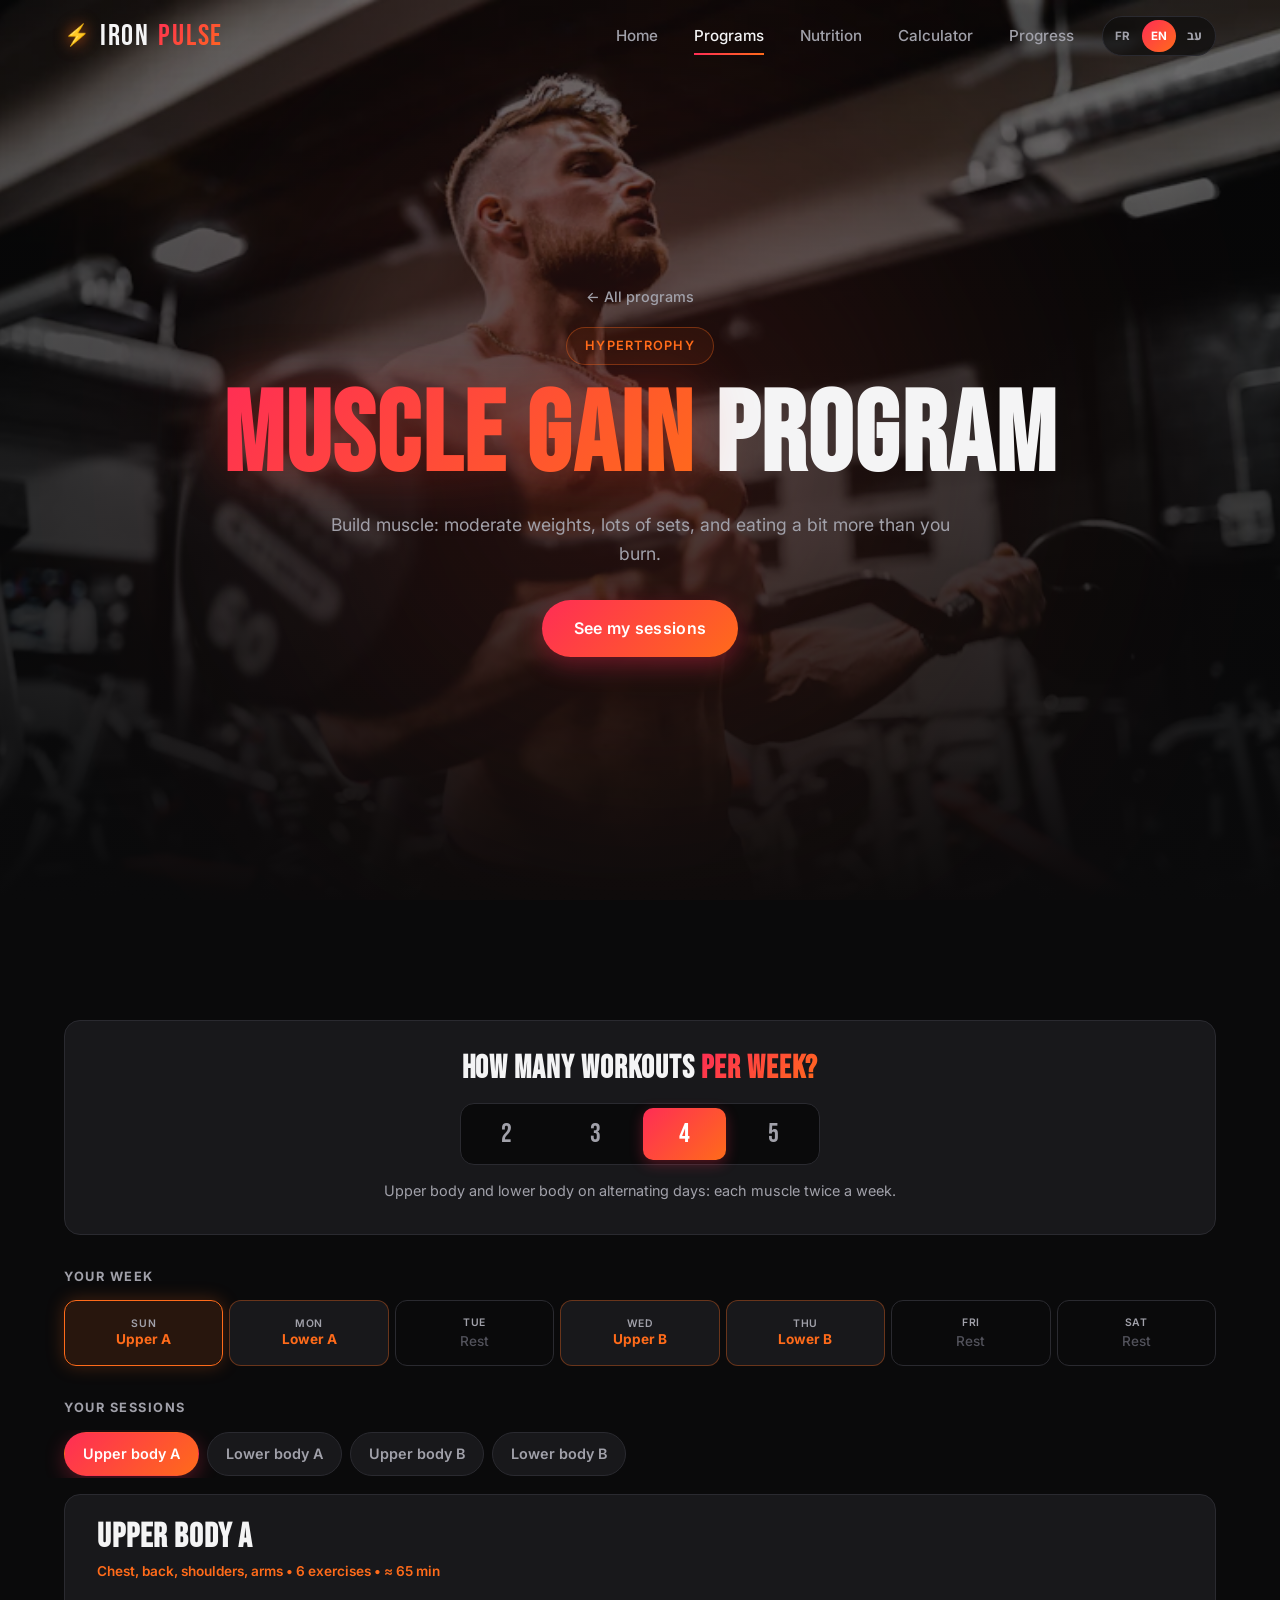
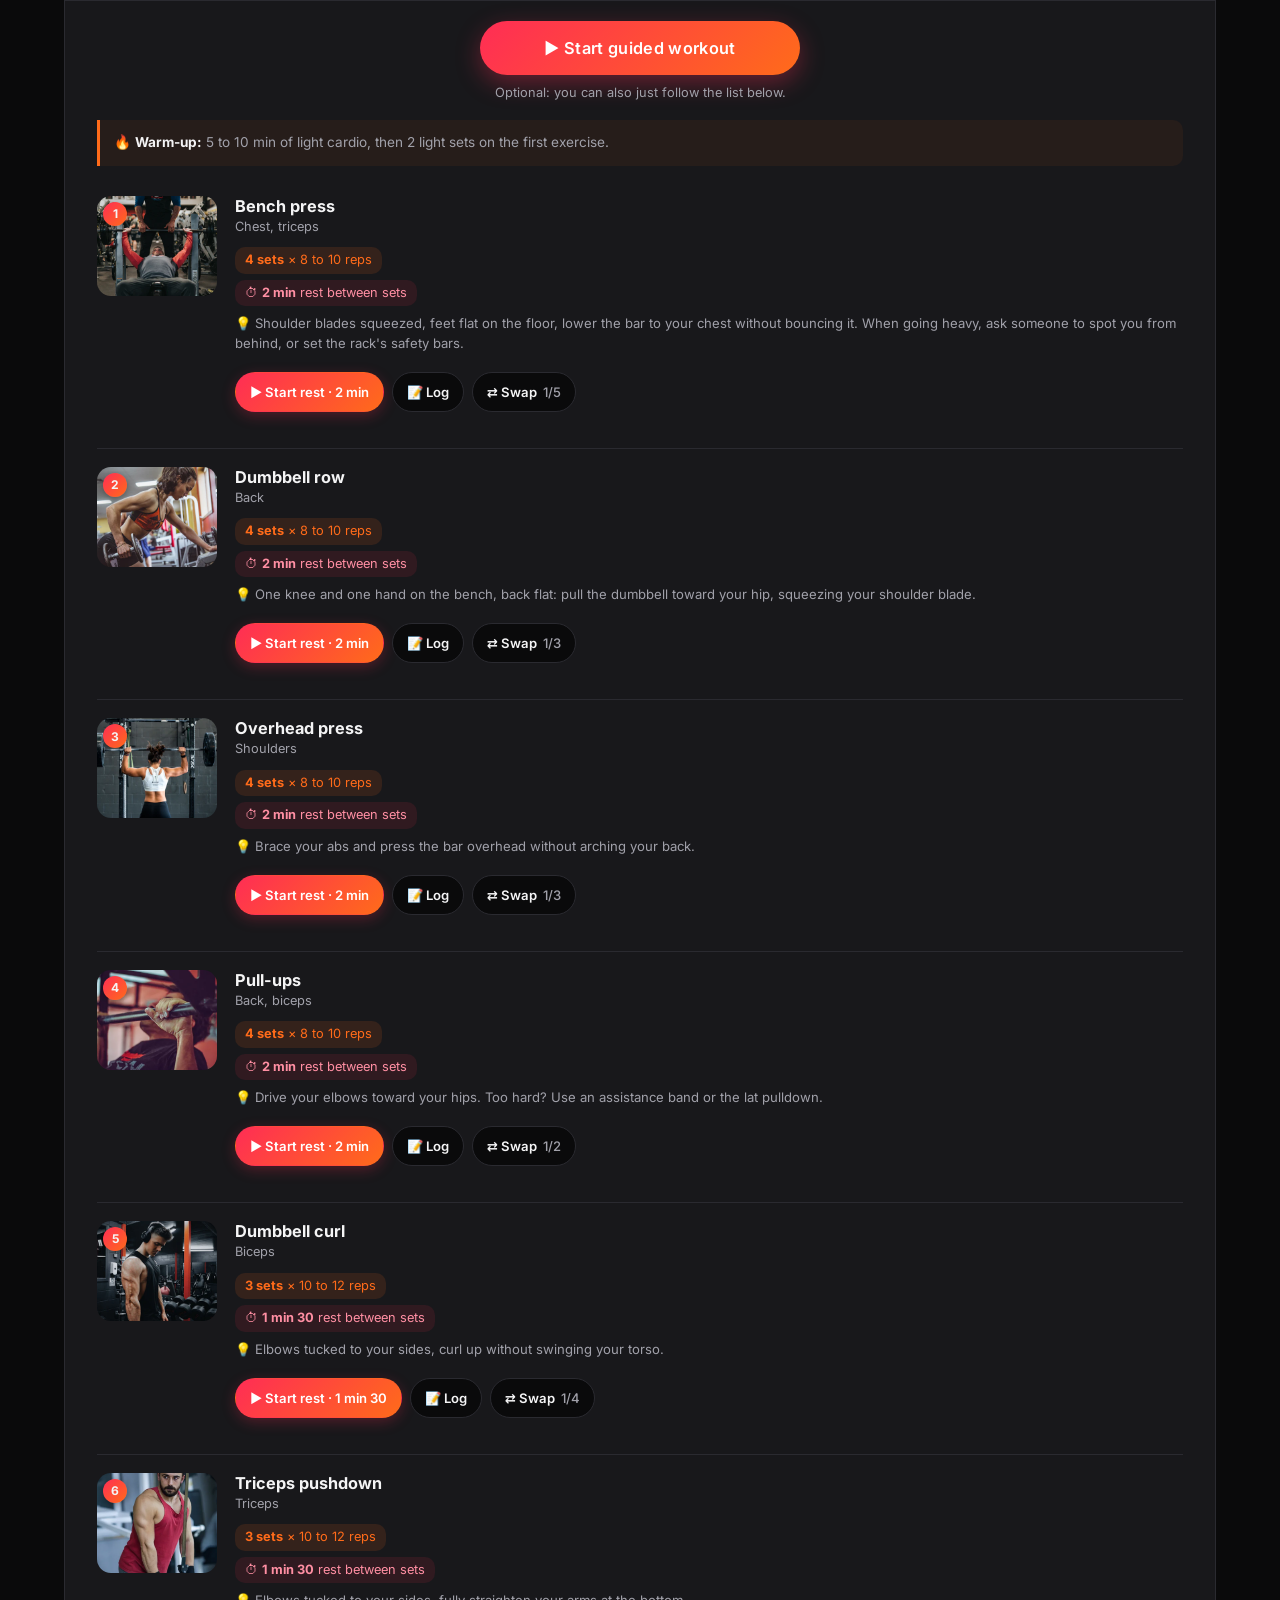
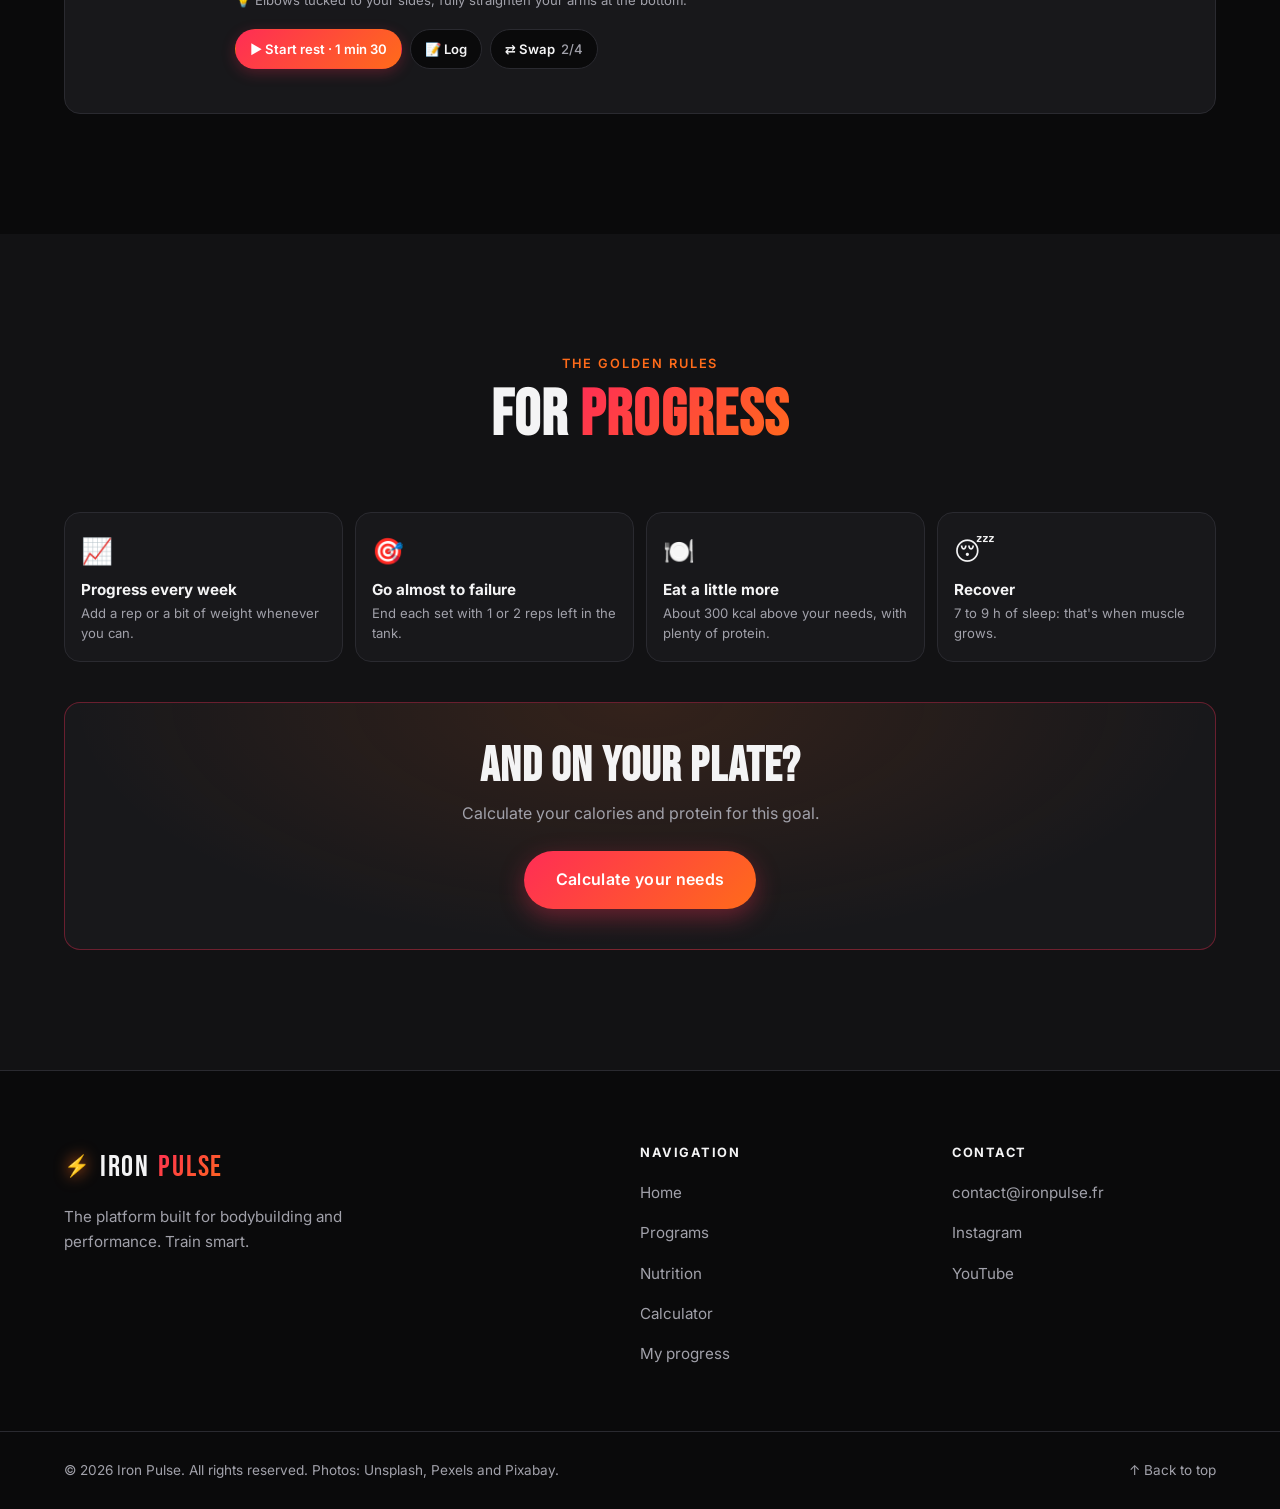
==== commit 965dbbd7: "Page « Mes progrès » : tuiles, calendrier d'activité, courbe par exercice, historique et sauvegarde " ====
--- a/public/programme.html
+++ b/public/programme.html
@@ -23,7 +23,8 @@
     <meta property="og:locale" content="fr_FR">
     <meta property="og:locale:alternate" content="en_GB">
     <meta property="og:locale:alternate" content="he_IL">
-    <meta name="twitter:card" content="summary_large_image">    <meta name="description" content="Programmes Iron Pulse : prise de masse, perte de gras et force, de 2 à 5 séances par semaine, avec minuteur de repos.">
+    <meta name="twitter:card" content="summary_large_image">
+    <meta name="description" content="Programmes Iron Pulse : prise de masse, perte de gras et force, de 2 à 5 séances par semaine, avec minuteur de repos.">
     <title>Programme — Iron Pulse</title>
     <link rel="preconnect" href="https://fonts.googleapis.com">
     <link rel="preconnect" href="https://fonts.gstatic.com" crossorigin>
@@ -47,7 +48,7 @@
                     <li><a href="index.html#programmes" class="nav__link active">Programmes</a></li>
                     <li><a href="index.html#nutrition" class="nav__link">Nutrition</a></li>
                     <li><a href="index.html#calculateur" class="nav__link">Calculateur</a></li>
-                    <li><a href="index.html#contact" class="nav__link">Contact</a></li>
+                    <li><a href="progres.html" class="nav__link">Progrès</a></li>
                 </ul>
             </nav>
 
@@ -191,6 +192,7 @@
                     <li><a href="index.html#programmes">Programmes</a></li>
                     <li><a href="index.html#nutrition">Nutrition</a></li>
                     <li><a href="index.html#calculateur">Calculateur</a></li>
+                    <li><a href="progres.html">Mes progrès</a></li>
                 </ul>
             </div>
 
--- a/public/style.css
+++ b/public/style.css
@@ -3424,3 +3424,448 @@
     outline: 2px solid var(--neon-orange);
     outline-offset: 3px;
 }
+
+/* ==========================================================
+   PAGE « MES PROGRÈS »
+   Une seule couleur de données (l'orange du site), traits fins,
+   grille discrète ; les textes restent en couleurs de texte.
+   ========================================================== */
+.hero--court {
+    min-height: auto;
+    padding: calc(var(--header-h) + 40px) 0 36px;
+}
+
+.hero--court .hero__title {
+    margin-bottom: 12px;
+}
+
+.hero--court .hero__subtitle {
+    margin-bottom: 0;
+}
+
+.section--serree {
+    padding: 24px 0 64px;
+}
+
+/* ---------- Aucune donnée ---------- */
+.vide {
+    max-width: 520px;
+    margin: 0 auto 24px;
+    padding: 40px 24px;
+    border: 1px solid var(--border);
+    border-radius: var(--radius);
+    background: var(--surface);
+    text-align: center;
+}
+
+.vide__icone {
+    font-size: 3rem;
+    margin-bottom: 12px;
+}
+
+.vide__titre {
+    font-family: var(--font-title);
+    font-size: 1.9rem;
+    line-height: 1.1;
+    letter-spacing: 0.02em;
+    margin-bottom: 10px;
+}
+
+.vide p {
+    margin-bottom: 24px;
+    color: var(--text-muted);
+}
+
+/* ---------- Tuiles de chiffres ---------- */
+.tuiles {
+    list-style: none;
+    display: grid;
+    grid-template-columns: repeat(2, 1fr);
+    gap: 10px;
+    margin-bottom: 20px;
+}
+
+.tuiles--3 {
+    grid-template-columns: repeat(3, 1fr);
+    margin: 16px 0;
+}
+
+.tuile {
+    display: flex;
+    flex-direction: column;
+    gap: 2px;
+    min-width: 0;
+    padding: 14px;
+    border: 1px solid var(--border);
+    border-radius: 14px;
+    background: var(--surface);
+}
+
+.tuile__libelle {
+    font-size: 0.78rem;
+    color: var(--text-muted);
+}
+
+.tuile__valeur {
+    font-size: 1.6rem;
+    font-weight: 700;
+    line-height: 1.15;
+    color: var(--text);
+    white-space: nowrap;
+}
+
+.tuiles--3 .tuile {
+    padding: 12px 10px;
+}
+
+.tuiles--3 .tuile__valeur {
+    font-size: 1.15rem;
+}
+
+.tuile__note {
+    font-size: 0.75rem;
+    color: var(--text-muted);
+}
+
+/* ---------- Blocs ---------- */
+.bloc {
+    margin-bottom: 20px;
+    padding: 20px 16px;
+    border: 1px solid var(--border);
+    border-radius: var(--radius);
+    background: var(--surface);
+}
+
+.bloc__tete {
+    margin-bottom: 14px;
+}
+
+.bloc__titre {
+    font-family: var(--font-title);
+    font-size: 1.7rem;
+    line-height: 1.1;
+    letter-spacing: 0.02em;
+}
+
+.bloc__sous,
+.bloc__texte {
+    margin-top: 2px;
+    font-size: 0.85rem;
+    color: var(--text-muted);
+}
+
+.bloc .select {
+    margin-bottom: 4px;
+}
+
+/* ---------- Activité (calendrier) ---------- */
+.activite {
+    display: grid;
+    grid-template-columns: auto repeat(12, 1fr);
+    grid-template-rows: repeat(7, auto);
+    grid-auto-flow: column;
+    gap: 4px;
+}
+
+.activite__jour {
+    padding-right: 6px;
+    font-size: 0.65rem;
+    line-height: 1;
+    color: var(--text-muted);
+    align-self: center;
+}
+
+.activite__case {
+    display: inline-block;
+    aspect-ratio: 1;
+    min-width: 12px;
+    border-radius: 4px;
+    background: var(--surface-hover);
+}
+
+.activite__case--faite {
+    background: var(--neon-orange);
+    box-shadow: 0 0 8px rgba(255, 107, 26, 0.45);
+}
+
+.activite__case--futur {
+    opacity: 0.25;
+}
+
+.activite__case--aujourdhui {
+    outline: 2px solid var(--text);
+    outline-offset: 1px;
+}
+
+.activite__legende {
+    display: flex;
+    flex-wrap: wrap;
+    align-items: center;
+    gap: 6px;
+    margin-top: 12px;
+    font-size: 0.75rem;
+    color: var(--text-muted);
+}
+
+.activite__legende .activite__case {
+    width: 12px;
+    margin-left: 6px;
+}
+
+/* ---------- Courbe ---------- */
+.courbe {
+    position: relative;
+    margin-top: 6px;
+    border-radius: 12px;
+    outline: none;
+}
+
+.courbe:focus-visible {
+    box-shadow: 0 0 0 2px var(--neon-orange);
+}
+
+.courbe__svg {
+    display: block;
+    touch-action: pan-y;
+    cursor: crosshair;
+}
+
+.courbe__grille {
+    stroke: var(--border);
+    stroke-width: 1;
+}
+
+.courbe__axe {
+    fill: var(--text-muted);
+    font-family: var(--font-body);
+    font-size: 11px;
+    font-variant-numeric: tabular-nums;
+}
+
+.courbe__aire {
+    fill: var(--neon-orange);
+    opacity: 0.1;
+}
+
+.courbe__ligne {
+    fill: none;
+    stroke: var(--neon-orange);
+    stroke-width: 2;
+    stroke-linejoin: round;
+    stroke-linecap: round;
+}
+
+.courbe__point {
+    fill: var(--neon-orange);
+    stroke: var(--surface);
+    stroke-width: 2;
+    transition: r 0.15s ease;
+}
+
+.courbe__point--actif {
+    r: 7px;
+}
+
+.courbe__repere {
+    stroke: var(--text-muted);
+    stroke-width: 1;
+}
+
+.courbe__etiquette {
+    fill: var(--text);
+    font-family: var(--font-body);
+    font-size: 12px;
+    font-weight: 700;
+}
+
+.courbe__bulle {
+    position: absolute;
+    z-index: 2;
+    display: flex;
+    flex-direction: column;
+    gap: 1px;
+    min-width: 130px;
+    max-width: 240px;
+    padding: 8px 12px;
+    border: 1px solid var(--border);
+    border-radius: 10px;
+    background: rgba(10, 10, 11, 0.95);
+    box-shadow: 0 8px 24px rgba(0, 0, 0, 0.5);
+    pointer-events: none;
+}
+
+.courbe__bulle span,
+.courbe__bulle small {
+    font-size: 0.75rem;
+    color: var(--text-muted);
+}
+
+.courbe__bulle strong {
+    font-size: 1rem;
+    color: var(--text);
+}
+
+.courbe__note {
+    margin-top: 8px;
+    font-size: 0.8rem;
+    color: var(--text-muted);
+    text-align: center;
+}
+
+/* ---------- Tableau détaillé (version texte de la courbe) ---------- */
+.detail {
+    margin-top: 14px;
+    border-top: 1px solid var(--border);
+}
+
+.detail summary {
+    display: flex;
+    align-items: center;
+    min-height: 48px;
+    font-size: 0.9rem;
+    font-weight: 600;
+    color: var(--text-muted);
+    cursor: pointer;
+}
+
+.detail__defile {
+    overflow-x: auto;
+}
+
+.detail__table {
+    width: 100%;
+    border-collapse: collapse;
+    font-size: 0.82rem;
+}
+
+.detail__table th {
+    padding: 8px 6px;
+    border-bottom: 1px solid var(--border);
+    font-size: 0.72rem;
+    font-weight: 600;
+    letter-spacing: 0.06em;
+    text-align: left;
+    text-transform: uppercase;
+    color: var(--text-muted);
+}
+
+.detail__table td {
+    padding: 10px 6px;
+    border-bottom: 1px solid var(--border);
+    font-variant-numeric: tabular-nums;
+    vertical-align: top;
+}
+
+.detail__table td:first-child {
+    white-space: nowrap;
+    color: var(--text-muted);
+}
+
+.detail__table td:last-child {
+    font-weight: 700;
+    white-space: nowrap;
+}
+
+/* ---------- Dernières séances ---------- */
+.historique {
+    list-style: none;
+}
+
+.historique__ligne {
+    display: grid;
+    grid-template-columns: 92px 1fr;
+    gap: 12px;
+    padding: 12px 0;
+    border-bottom: 1px solid var(--border);
+}
+
+.historique__ligne:last-child {
+    border-bottom: none;
+}
+
+.historique__date {
+    font-size: 0.82rem;
+    font-weight: 600;
+    color: var(--neon-orange);
+}
+
+.historique__infos {
+    display: flex;
+    flex-direction: column;
+    gap: 2px;
+    min-width: 0;
+}
+
+.historique__infos strong {
+    font-size: 0.9rem;
+}
+
+.historique__infos span {
+    font-size: 0.8rem;
+    color: var(--text-muted);
+}
+
+/* ---------- Sauvegarde ---------- */
+.donnees__actions {
+    display: grid;
+    gap: 10px;
+    margin-top: 16px;
+}
+
+.donnees__importer {
+    position: relative;
+    cursor: pointer;
+}
+
+.donnees__importer input {
+    position: absolute;
+    width: 1px;
+    height: 1px;
+    opacity: 0;
+    pointer-events: none;
+}
+
+.donnees__importer:focus-within {
+    outline: 2px solid var(--neon-orange);
+    outline-offset: 3px;
+}
+
+.donnees__message:not(:empty) {
+    margin-top: 12px;
+    font-size: 0.85rem;
+    color: #86efac;
+}
+
+.guide__fin .btn--ghost {
+    margin-top: 0;
+}
+
+@media (min-width: 600px) {
+    .tuiles {
+        grid-template-columns: repeat(4, 1fr);
+    }
+
+    .tuiles--3 {
+        grid-template-columns: repeat(3, 1fr);
+    }
+
+    .bloc {
+        padding: 24px;
+    }
+
+    .donnees__actions {
+        grid-template-columns: repeat(2, auto);
+        justify-content: start;
+    }
+}
+
+@media (min-width: 961px) {
+    #progres .container {
+        max-width: 860px;
+    }
+}
+
+[lang="he"] :is(.vide__titre, .bloc__titre) {
+    font-weight: 800;
+    letter-spacing: 0;
+}
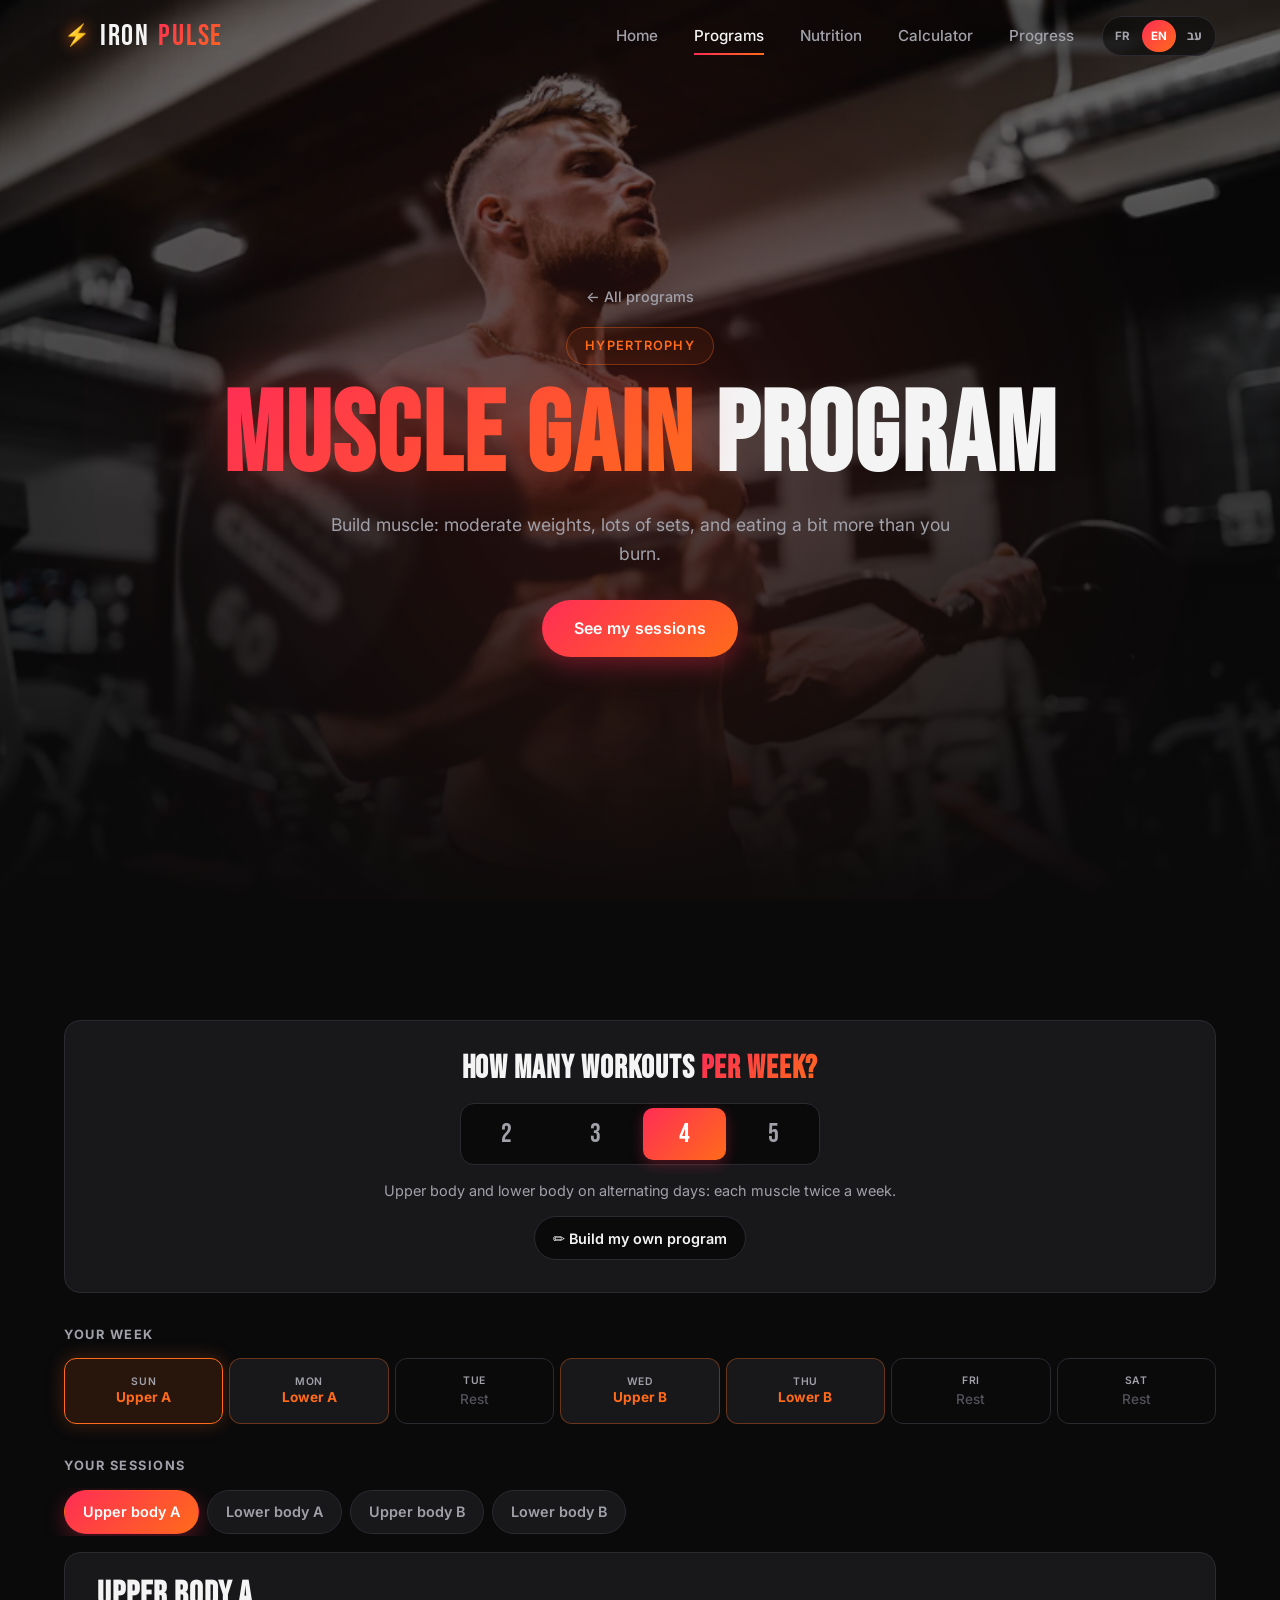
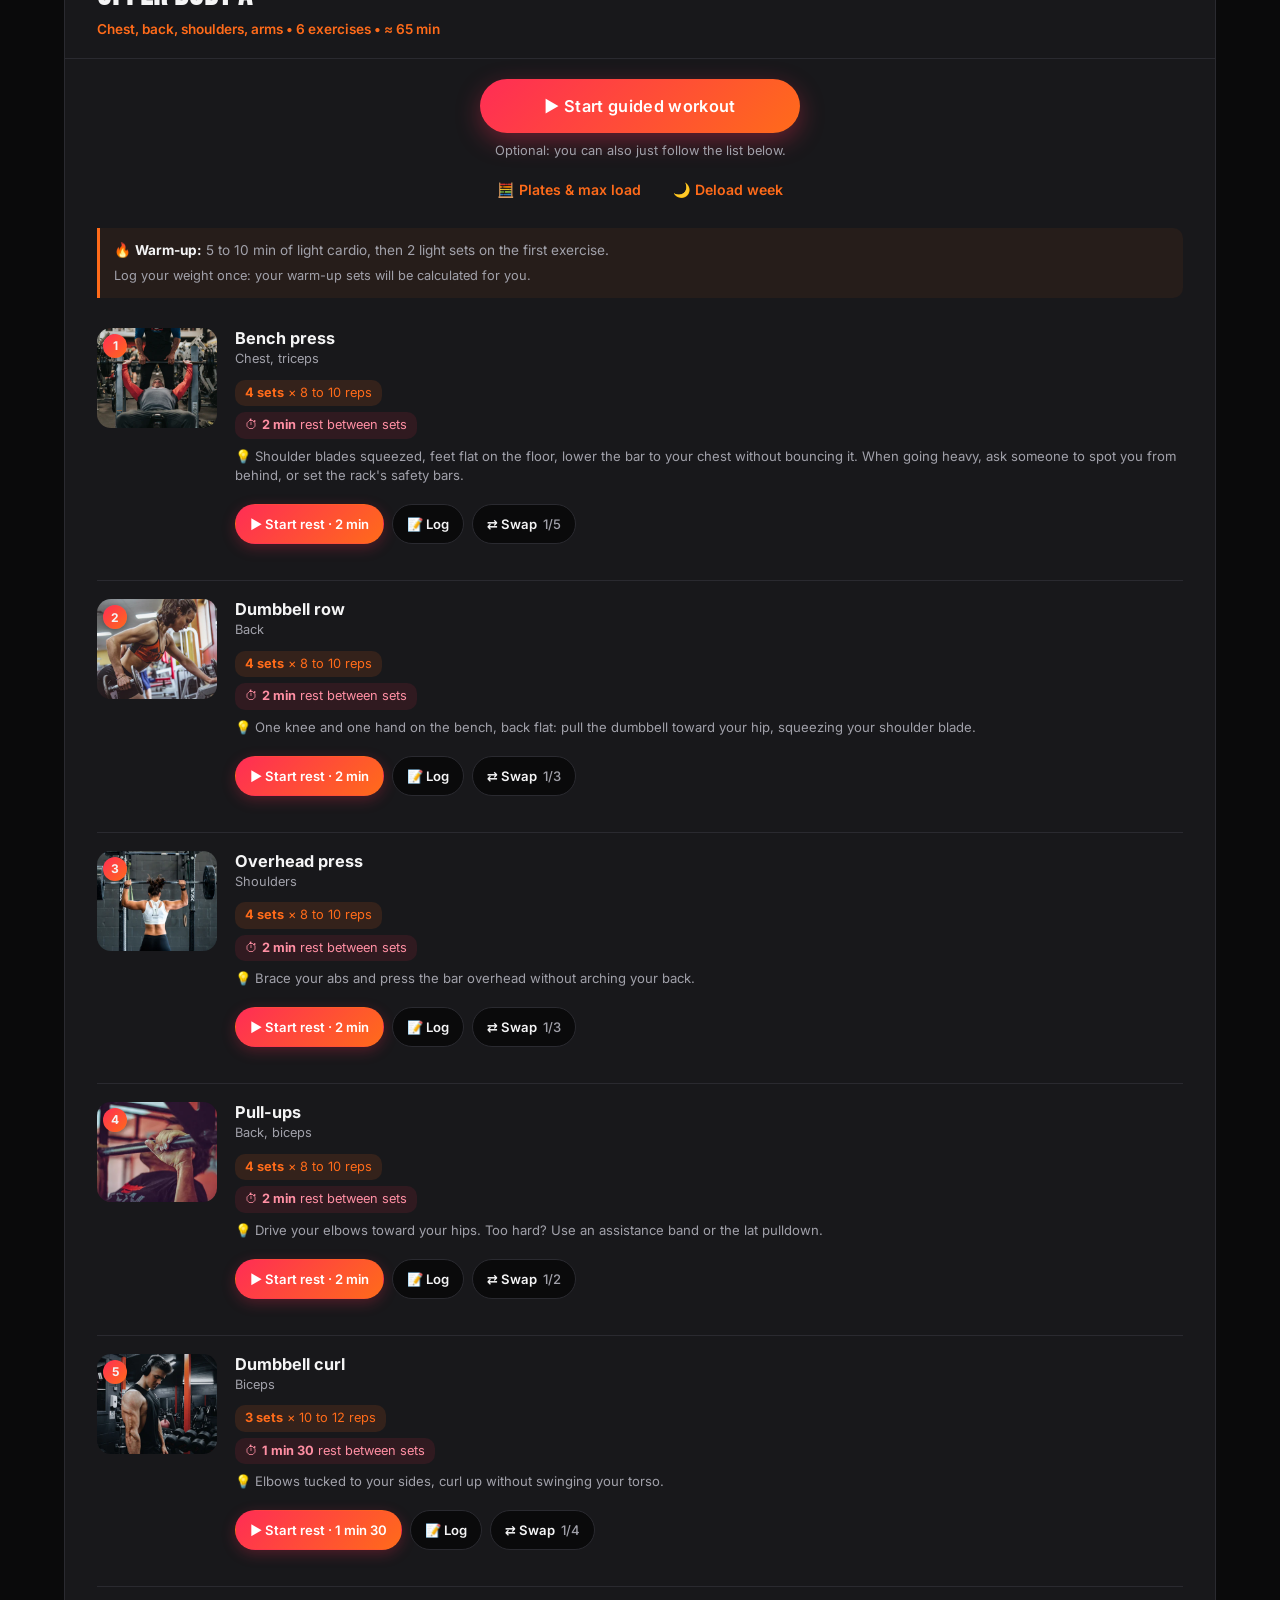
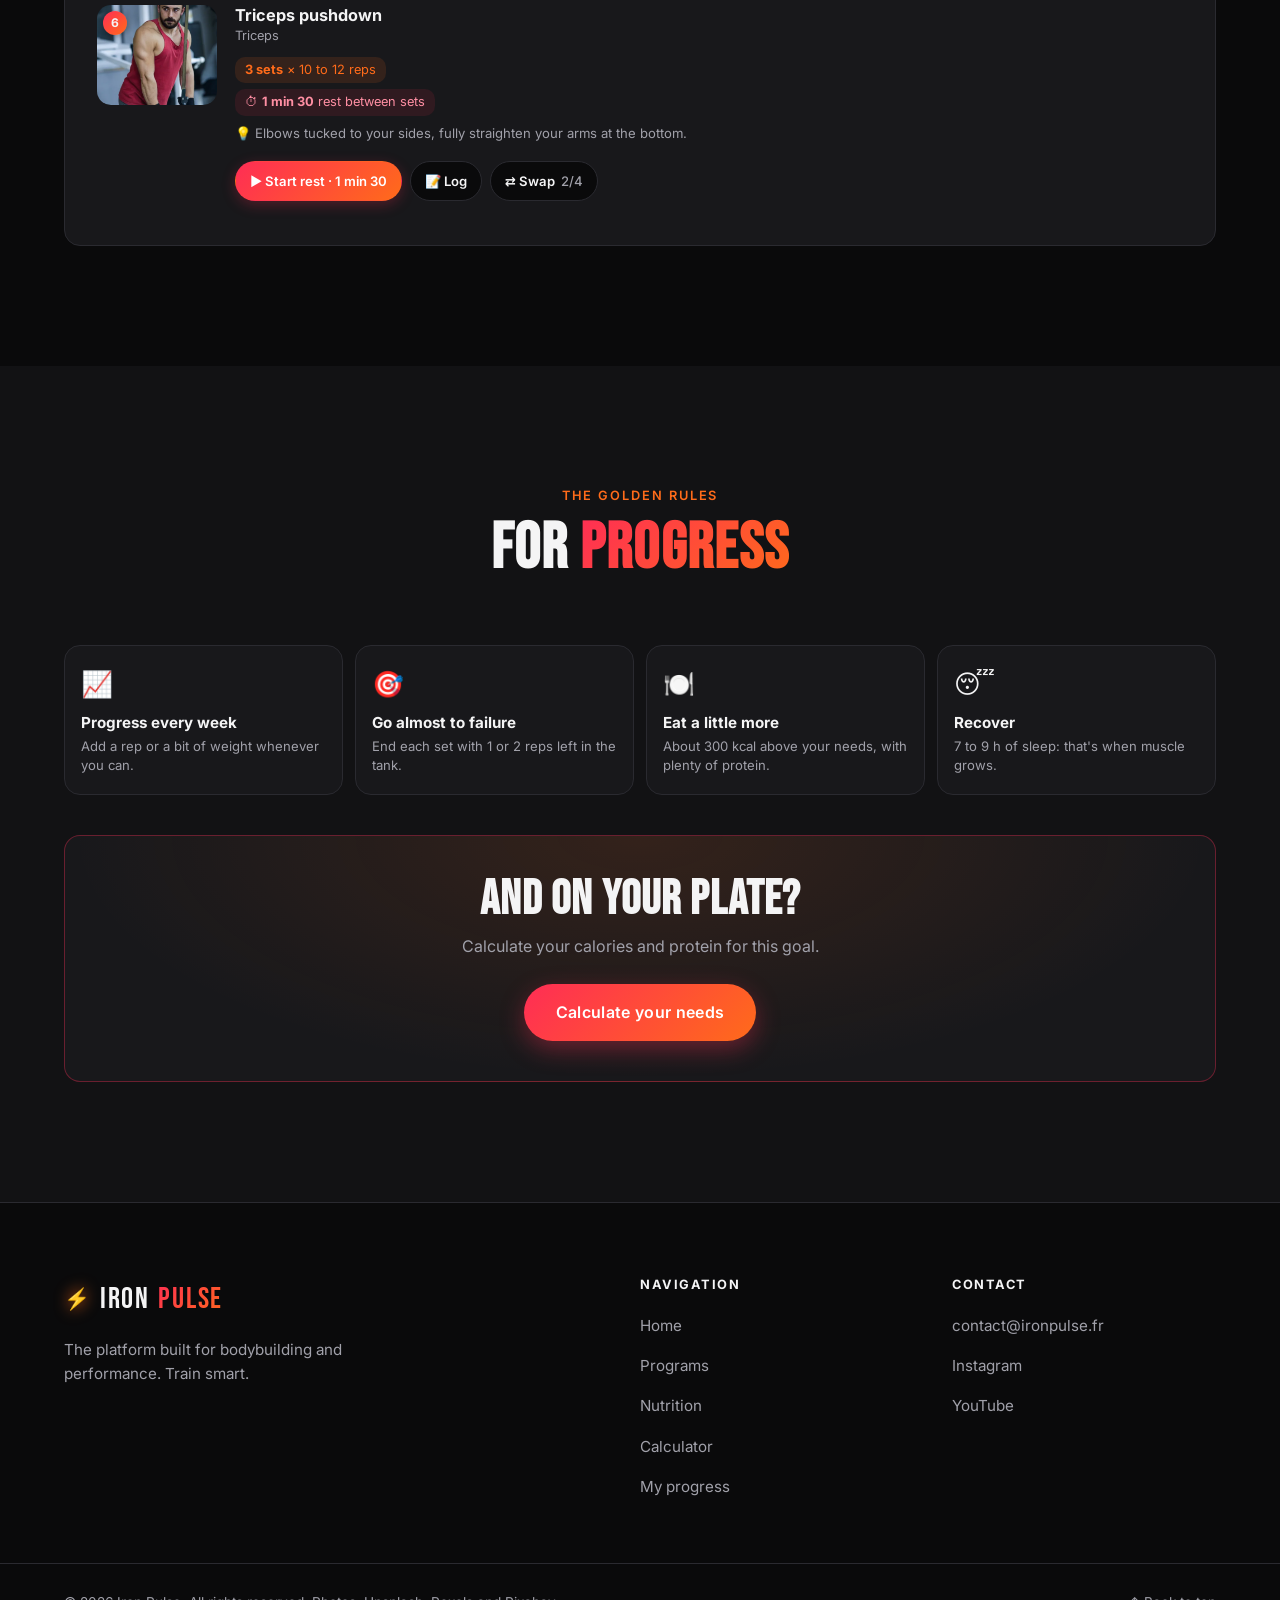
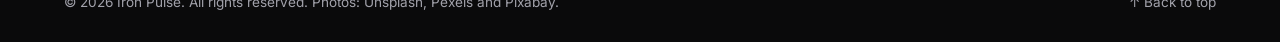
==== commit 96b17e7e: "Échauffement calculé, programme personnalisé, semaine légère, journal du jour et 170 aliments Co-Aut" ====
--- a/public/programme.html
+++ b/public/programme.html
@@ -85,7 +85,7 @@
         <!-- ===== SÉANCES ===== -->
         <section class="section" id="seances">
             <div class="container">
-                <div class="freq">
+                <div class="freq" id="prog-freq">
                     <h2 class="freq__title">Combien de séances <span class="text-gradient">par semaine ?</span></h2>
                     <div class="segmented segmented--4" id="prog-jours">
                         <input type="radio" name="jours" id="jours-2" value="2">
@@ -98,14 +98,20 @@
                         <label for="jours-5">5</label>
                     </div>
                     <p class="freq__desc" id="prog-split"></p>
-                </div>
-
-                <h3 class="block-title">Ta semaine</h3>
-                <ol class="week" id="prog-semaine"></ol>
-
-                <h3 class="block-title">Tes séances</h3>
-                <div class="session-tabs" id="prog-onglets" role="tablist" aria-label="Séances du programme"></div>
-                <div id="prog-seance"></div>
+                    <div class="freq__perso" id="perso-boutons"></div>
+                </div>
+
+                <!-- Éditeur « Mon programme » (rempli en JS) -->
+                <div class="perso" id="perso-editeur" hidden></div>
+
+                <div id="prog-contenu">
+                    <h3 class="block-title">Ta semaine</h3>
+                    <ol class="week" id="prog-semaine"></ol>
+
+                    <h3 class="block-title">Tes séances</h3>
+                    <div class="session-tabs" id="prog-onglets" role="tablist" aria-label="Séances du programme"></div>
+                    <div id="prog-seance"></div>
+                </div>
             </div>
         </section>
 
--- a/public/style.css
+++ b/public/style.css
@@ -3869,3 +3869,1015 @@
     font-weight: 800;
     letter-spacing: 0;
 }
+
+/* ---------- Sauvegarde en ligne (page Progrès) ---------- */
+#sauvegarde {
+    scroll-margin-top: calc(var(--header-h) + 16px);
+}
+
+.vide__lien {
+    display: inline-flex;
+    align-items: center;
+    min-height: 44px;
+    margin-top: 12px;
+    font-size: 0.9rem;
+    font-weight: 600;
+    color: var(--neon-orange);
+}
+
+.cloud__statut {
+    margin-bottom: 14px;
+    padding: 12px 14px;
+    border-radius: 12px;
+    font-size: 0.9rem;
+    font-weight: 600;
+}
+
+.cloud__statut--ok {
+    background: rgba(74, 222, 128, 0.1);
+    color: #86efac;
+}
+
+.cloud__statut--attente {
+    background: rgba(255, 107, 26, 0.1);
+    color: #fdba74;
+}
+
+.cloud__statut--alerte {
+    background: rgba(255, 45, 85, 0.1);
+    color: #fda4af;
+}
+
+.cloud__code {
+    display: grid;
+    gap: 8px;
+    padding: 16px;
+    border: 1px dashed rgba(255, 107, 26, 0.5);
+    border-radius: 14px;
+    background: var(--bg);
+    text-align: center;
+}
+
+.cloud__code-libelle {
+    font-size: 0.75rem;
+    font-weight: 600;
+    letter-spacing: 0.08em;
+    text-transform: uppercase;
+    color: var(--text-muted);
+}
+
+.cloud__code-valeur {
+    font-family: ui-monospace, 'Cascadia Mono', 'SF Mono', Menlo, Consolas, monospace;
+    font-size: 1.5rem;
+    font-weight: 700;
+    letter-spacing: 0.08em;
+    color: var(--text);
+    user-select: all;
+}
+
+.cloud__code-actions {
+    display: flex;
+    justify-content: center;
+    gap: 8px;
+}
+
+.cloud__alerte {
+    margin-top: 12px;
+    font-size: 0.82rem;
+    line-height: 1.5;
+    color: var(--text-muted);
+}
+
+.cloud__retrouver {
+    display: grid;
+    gap: 10px;
+    margin-top: 16px;
+    padding: 16px;
+    border: 1px solid var(--border);
+    border-radius: 14px;
+    background: var(--bg);
+}
+
+/* 16px minimum : évite le zoom automatique sur iPhone au focus */
+.cloud__saisie {
+    width: 100%;
+    height: 52px;
+    padding: 0 14px;
+    border: 1px solid var(--border);
+    border-radius: 12px;
+    background: var(--surface);
+    color: var(--text);
+    font-family: ui-monospace, 'Cascadia Mono', 'SF Mono', Menlo, Consolas, monospace;
+    font-size: 18px;
+    letter-spacing: 0.1em;
+    text-align: center;
+    text-transform: uppercase;
+}
+
+.cloud__saisie:focus {
+    outline: none;
+    border-color: var(--neon-orange);
+    box-shadow: 0 0 0 3px rgba(255, 107, 26, 0.2);
+}
+
+.cloud__desactiver {
+    color: var(--text-muted);
+}
+
+#sauvegarde .detail {
+    margin-top: 16px;
+}
+
+#sauvegarde .detail .bloc__texte {
+    margin-top: 0;
+}
+
+#sauvegarde .detail .donnees__actions {
+    margin-bottom: 8px;
+}
+
+/* ==========================================================
+   RECORDS — message « Nouveau record ! » avec confettis
+   ========================================================== */
+.toast {
+    position: fixed;
+    top: calc(env(safe-area-inset-top) + 12px);
+    left: 50%;
+    z-index: 150;
+    display: flex;
+    align-items: center;
+    gap: 12px;
+    width: min(92vw, 420px);
+    padding: 14px 16px;
+    border: 1px solid rgba(255, 190, 11, 0.55);
+    border-radius: 16px;
+    background:
+        radial-gradient(ellipse at left, rgba(255, 190, 11, 0.18), transparent 70%),
+        rgba(24, 24, 27, 0.97);
+    box-shadow: 0 16px 40px rgba(0, 0, 0, 0.6), 0 0 30px rgba(255, 190, 11, 0.25);
+    opacity: 0;
+    transform: translate(-50%, -140%);
+    pointer-events: none;
+    transition: opacity 0.3s ease, transform 0.45s cubic-bezier(0.2, 0.9, 0.3, 1.25);
+}
+
+.toast--visible {
+    opacity: 1;
+    transform: translate(-50%, 0);
+}
+
+.toast__icone {
+    flex-shrink: 0;
+    font-size: 2rem;
+    filter: drop-shadow(0 0 10px rgba(255, 190, 11, 0.7));
+}
+
+.toast__texte {
+    display: flex;
+    flex-direction: column;
+    min-width: 0;
+}
+
+.toast__texte strong {
+    font-size: 1.05rem;
+    color: #ffd166;
+}
+
+.toast__texte span {
+    font-size: 0.9rem;
+    color: var(--text);
+}
+
+.toast__confettis {
+    position: absolute;
+    left: 34px;
+    top: 50%;
+    pointer-events: none;
+}
+
+.toast__confetti {
+    position: absolute;
+    width: 6px;
+    height: 10px;
+    border-radius: 2px;
+    background: var(--neon-orange);
+    opacity: 0;
+}
+
+.toast__confetti:nth-child(3n) { background: #ffd166; }
+.toast__confetti:nth-child(3n + 1) { background: var(--neon-red); }
+
+.toast--visible .toast__confetti {
+    animation: confetti 0.9s ease-out var(--delai) forwards;
+}
+
+@keyframes confetti {
+    0%   { opacity: 1; transform: rotate(var(--angle)) translateY(0) scale(1); }
+    100% { opacity: 0; transform: rotate(var(--angle)) translateY(-46px) scale(0.6); }
+}
+
+/* Récapitulatif des records dans le bilan de fin de séance */
+.guide__records {
+    width: 100%;
+    max-width: 420px;
+    padding: 14px 16px;
+    border: 1px solid rgba(255, 190, 11, 0.45);
+    border-radius: 14px;
+    background: rgba(255, 190, 11, 0.08);
+    text-align: left;
+}
+
+.guide__records strong {
+    display: block;
+    margin-bottom: 6px;
+    color: #ffd166;
+}
+
+.guide__records ul {
+    list-style: none;
+    display: grid;
+    gap: 4px;
+    font-size: 0.9rem;
+}
+
+/* ==========================================================
+   OUTILS DE CHARGE — fenêtre glissant du bas
+   ========================================================== */
+body.outil-ouvert {
+    overflow: hidden;
+}
+
+.outil {
+    position: fixed;
+    inset: 0;
+    z-index: 140;
+    display: flex;
+    align-items: flex-end;
+    justify-content: center;
+}
+
+.outil__fond {
+    position: absolute;
+    inset: 0;
+    background: rgba(0, 0, 0, 0.65);
+    backdrop-filter: blur(4px);
+    -webkit-backdrop-filter: blur(4px);
+}
+
+.outil__panneau {
+    position: relative;
+    width: 100%;
+    max-width: 560px;
+    max-height: 90vh;
+    max-height: 90svh;
+    overflow-y: auto;
+    padding: 18px 16px max(20px, env(safe-area-inset-bottom));
+    border: 1px solid var(--border);
+    border-bottom: none;
+    border-radius: 22px 22px 0 0;
+    background: var(--surface);
+    box-shadow: 0 -16px 40px rgba(0, 0, 0, 0.5);
+    animation: outilMonte 0.35s cubic-bezier(0.2, 0.9, 0.3, 1);
+}
+
+@keyframes outilMonte {
+    from { transform: translateY(40px); opacity: 0; }
+    to   { transform: translateY(0); opacity: 1; }
+}
+
+.outil__tete {
+    display: flex;
+    align-items: center;
+    justify-content: space-between;
+    gap: 12px;
+    margin-bottom: 14px;
+}
+
+.outil__titre {
+    font-family: var(--font-title);
+    font-size: 1.8rem;
+    line-height: 1.1;
+    letter-spacing: 0.02em;
+}
+
+.outil__onglets {
+    margin-bottom: 18px;
+}
+
+.outil__section {
+    display: grid;
+    gap: 14px;
+}
+
+.field-row--2 {
+    grid-template-columns: repeat(2, 1fr);
+}
+
+.outil__resultat {
+    font-size: 0.95rem;
+    font-weight: 600;
+    line-height: 1.5;
+    color: var(--text);
+}
+
+.outil__note {
+    font-size: 0.78rem;
+    line-height: 1.5;
+    color: var(--text-muted);
+}
+
+.outil__max {
+    display: flex;
+    flex-direction: column;
+    align-items: center;
+    gap: 2px;
+    padding: 16px;
+    border: 1px solid rgba(255, 107, 26, 0.4);
+    border-radius: 14px;
+    background: var(--bg);
+}
+
+.outil__max span {
+    font-size: 0.8rem;
+    color: var(--text-muted);
+}
+
+.outil__max strong {
+    font-size: 2.2rem;
+    line-height: 1.1;
+    color: var(--text);
+}
+
+.outil__max small {
+    font-size: 0.78rem;
+    color: #fdba74;
+}
+
+.outil__table {
+    margin-top: 6px;
+}
+
+/* Dessin d'une moitié de barre : la barre, la butée, puis les disques du plus lourd au plus léger */
+.barre-dessin {
+    display: flex;
+    align-items: center;
+    height: 120px;
+    padding: 0 8px;
+    border-radius: 14px;
+    background: var(--bg);
+    overflow-x: auto;
+}
+
+.barre-dessin:empty {
+    display: none;
+}
+
+.barre-dessin__barre {
+    flex: 0 0 48px;
+    height: 10px;
+    border-radius: 5px 0 0 5px;
+    background: linear-gradient(180deg, #d4d4d8, #71717a);
+}
+
+.barre-dessin__butee {
+    flex: 0 0 8px;
+    height: 34px;
+    border-radius: 3px;
+    background: linear-gradient(180deg, #d4d4d8, #71717a);
+}
+
+.barre-dessin__disque {
+    flex: 0 0 auto;
+    display: grid;
+    place-items: center;
+    width: 22px;
+    height: var(--hauteur);
+    margin-left: 2px;
+    border-radius: 4px;
+    background: var(--couleur);
+    box-shadow: inset -3px 0 0 rgba(0, 0, 0, 0.25);
+    font-size: 0.6rem;
+    font-weight: 700;
+    color: #0a0a0b;
+    writing-mode: vertical-rl;
+    transform: rotate(180deg);
+}
+
+.barre-dessin__manchon {
+    flex: 1 0 24px;
+    height: 16px;
+    margin-left: 2px;
+    border-radius: 0 4px 4px 0;
+    background: linear-gradient(180deg, #e4e4e7, #a1a1aa);
+}
+
+/* Boutons qui ouvrent les outils */
+.guide__outils {
+    margin-bottom: 12px;
+}
+
+.seance__outils {
+    min-height: 44px;
+    margin-top: 6px;
+    padding: 6px 12px;
+    border: none;
+    background: none;
+    color: var(--neon-orange);
+    font-family: var(--font-body);
+    font-size: 0.88rem;
+    font-weight: 600;
+    cursor: pointer;
+}
+
+.progres__outils {
+    margin: 0 0 14px;
+}
+
+/* ==========================================================
+   POIDS DU CORPS (page Progrès)
+   ========================================================== */
+.pesee {
+    margin-bottom: 16px;
+}
+
+.pesee__ligne {
+    display: grid;
+    grid-template-columns: 1fr auto;
+    gap: 10px;
+}
+
+.pesee__ligne .btn {
+    width: auto;
+    min-height: 52px;
+}
+
+.detail__supprimer {
+    width: 36px;
+    height: 36px;
+    border: 1px solid var(--border);
+    border-radius: 50%;
+    background: none;
+    color: var(--text-muted);
+    cursor: pointer;
+}
+
+.detail__table td:has(.detail__supprimer) {
+    text-align: right;
+}
+
+.visuellement-cache {
+    position: absolute;
+    width: 1px;
+    height: 1px;
+    overflow: hidden;
+    clip-path: inset(50%);
+    white-space: nowrap;
+}
+
+@media (hover: hover) {
+    .detail__supprimer:hover {
+        border-color: var(--neon-red);
+        color: var(--neon-red);
+    }
+
+    .seance__outils:hover {
+        text-decoration: underline;
+    }
+}
+
+@media (min-width: 600px) {
+    .outil {
+        align-items: center;
+    }
+
+    .outil__panneau {
+        border-bottom: 1px solid var(--border);
+        border-radius: 22px;
+        padding: 24px;
+    }
+}
+
+[lang="he"] .outil__titre {
+    font-weight: 800;
+    letter-spacing: 0;
+}
+
+/* ==========================================================
+   JOURNAL DU JOUR (accueil, nutrition)
+   ========================================================== */
+.journal {
+    max-width: 520px;
+    margin: 24px auto 0;
+    padding: 24px 20px;
+    background: var(--surface);
+    border: 1px solid var(--border);
+    border-radius: var(--radius);
+}
+
+.journal__jauges {
+    display: grid;
+    gap: 16px;
+}
+
+.jauge__tete {
+    display: flex;
+    align-items: baseline;
+    justify-content: space-between;
+    gap: 12px;
+    margin-bottom: 8px;
+}
+
+.jauge__nom {
+    font-size: 0.85rem;
+    font-weight: 600;
+    color: var(--text-muted);
+}
+
+.jauge__valeur {
+    font-size: 1rem;
+    font-variant-numeric: tabular-nums;
+}
+
+.jauge__barre {
+    height: 10px;
+    border-radius: 999px;
+    background: var(--bg);
+    border: 1px solid var(--border);
+    overflow: hidden;
+}
+
+.jauge__remplissage {
+    display: block;
+    width: 0;
+    height: 100%;
+    border-radius: 999px;
+    background: var(--gradient);
+    transition: width 0.6s cubic-bezier(0.4, 0, 0.2, 1);
+}
+
+.jauge__reste {
+    display: block;
+    margin-top: 6px;
+    font-size: 0.78rem;
+    color: var(--text-muted);
+}
+
+.jauge__reste:empty {
+    display: none;
+}
+
+.journal__macros,
+.journal__objectif {
+    margin-top: 14px;
+    font-size: 0.8rem;
+    color: var(--text-muted);
+}
+
+.journal__macros:empty {
+    display: none;
+}
+
+.journal__objectif a {
+    color: var(--neon-orange);
+    font-weight: 600;
+}
+
+.journal__liste {
+    list-style: none;
+    display: grid;
+    gap: 8px;
+    margin-top: 16px;
+}
+
+.journal__liste:empty {
+    display: none;
+}
+
+.journal__ligne {
+    display: grid;
+    grid-template-columns: 1fr auto auto;
+    align-items: center;
+    gap: 12px;
+    padding: 10px 12px;
+    background: var(--bg);
+    border: 1px solid var(--border);
+    border-radius: 12px;
+}
+
+.journal__nom,
+.journal__chiffres {
+    display: flex;
+    flex-direction: column;
+    min-width: 0;
+    font-size: 0.92rem;
+    font-weight: 600;
+}
+
+.journal__chiffres {
+    align-items: flex-end;
+    font-weight: 400;
+    white-space: nowrap;
+}
+
+.journal__nom small,
+.journal__chiffres small {
+    font-size: 0.75rem;
+    font-weight: 400;
+    color: var(--text-muted);
+}
+
+.journal__vide {
+    margin-top: 16px;
+    padding: 14px;
+    border: 1px dashed var(--border);
+    border-radius: 12px;
+    font-size: 0.85rem;
+    color: var(--text-muted);
+    text-align: center;
+}
+
+/* Bouton « + Ajouter à mon journal » sur chaque aliment trouvé */
+.aliment__ajout {
+    min-height: 40px;
+    margin-top: 8px;
+    padding: 6px 14px;
+    border: 1px solid rgba(255, 107, 26, 0.5);
+    border-radius: 999px;
+    background: rgba(255, 107, 26, 0.08);
+    color: var(--neon-orange);
+    font-family: var(--font-body);
+    font-size: 0.82rem;
+    font-weight: 600;
+    cursor: pointer;
+}
+
+.aliment__ajout:active {
+    transform: scale(0.96);
+}
+
+/* Fenêtre « Ajouter à mon journal » (même cadre que les outils de charge) */
+.ajout {
+    display: grid;
+    gap: 16px;
+}
+
+.ajout__aliment {
+    margin-top: -6px;
+    font-size: 1rem;
+}
+
+.ajout__aliment span {
+    display: block;
+    font-size: 0.82rem;
+    color: var(--text-muted);
+}
+
+.ajout__groupe {
+    border: none;
+    min-width: 0;
+}
+
+.ajout__groupe legend {
+    margin-bottom: 8px;
+}
+
+.ajout__portions {
+    max-width: none;
+}
+
+.ajout__portions label {
+    font-size: 1.3rem;
+}
+
+.ajout__apercu {
+    display: flex;
+    flex-wrap: wrap;
+    gap: 8px;
+}
+
+.ajout .calc__error:empty {
+    display: none;
+}
+
+/* ==========================================================
+   PROGRAMME — échauffement calculé et semaine légère
+   ========================================================== */
+.seance__liens {
+    display: flex;
+    flex-wrap: wrap;
+    justify-content: center;
+    column-gap: 8px;
+}
+
+.seance__astuce {
+    display: block;
+    margin-top: 4px;
+    font-size: 0.8rem;
+}
+
+.guide__echauffement {
+    margin: 12px 0 0;
+    padding: 10px 12px;
+    border-left: 3px solid var(--neon-orange);
+    border-radius: 0 10px 10px 0;
+    background: rgba(255, 107, 26, 0.08);
+    font-size: 0.88rem;
+    color: var(--text-muted);
+}
+
+.guide__echauffement strong {
+    color: var(--text);
+}
+
+.recup {
+    display: grid;
+    gap: 8px;
+    margin: 16px 20px 0;
+    padding: 14px 16px;
+    border: 1px solid rgba(129, 140, 248, 0.45);
+    border-radius: 14px;
+    background: rgba(129, 140, 248, 0.08);
+    font-size: 0.88rem;
+    line-height: 1.5;
+    color: var(--text-muted);
+}
+
+.recup strong {
+    color: var(--text);
+}
+
+.recup--active {
+    border-color: rgba(129, 140, 248, 0.7);
+}
+
+.recup .seance__outils {
+    justify-self: start;
+    margin: 0;
+    padding: 6px 0;
+    color: #a5b4fc;
+}
+
+.recup__actions {
+    display: grid;
+    gap: 8px;
+    margin-top: 4px;
+}
+
+/* ==========================================================
+   PROGRAMME — « Mon programme » (éditeur)
+   ========================================================== */
+.freq__perso {
+    margin-top: 14px;
+}
+
+.freq__perso .chip-btn {
+    min-height: 44px;
+    padding: 8px 18px;
+    font-size: 0.9rem;
+    font-weight: 600;
+}
+
+.chip-btn--actif {
+    border-color: var(--neon-orange);
+    color: var(--neon-orange);
+}
+
+.perso {
+    padding: 24px 20px;
+    background: var(--surface);
+    border: 1px solid var(--border);
+    border-radius: var(--radius);
+}
+
+.perso__titre {
+    font-family: var(--font-title);
+    font-size: 2rem;
+    font-weight: 400;
+    letter-spacing: 0.03em;
+    line-height: 1;
+}
+
+.perso__intro {
+    margin: 8px 0 18px;
+    font-size: 0.9rem;
+    color: var(--text-muted);
+}
+
+.perso__jours {
+    display: grid;
+    grid-template-columns: repeat(7, 1fr);
+    gap: 6px;
+}
+
+.perso__jour {
+    display: flex;
+    flex-direction: column;
+    align-items: center;
+    justify-content: center;
+    min-height: 52px;
+    padding: 4px 2px;
+    border: 1px solid var(--border);
+    border-radius: 12px;
+    background: var(--bg);
+    color: var(--text-muted);
+    font-family: var(--font-body);
+    font-size: 0.85rem;
+    font-weight: 600;
+    cursor: pointer;
+    transition: background var(--transition), color var(--transition), border-color var(--transition);
+}
+
+.perso__jour[aria-pressed="true"] {
+    border-color: transparent;
+    background: var(--gradient);
+    color: #fff;
+    box-shadow: 0 4px 14px rgba(255, 45, 85, 0.3);
+}
+
+.perso__jour--repos {
+    border-style: dashed;
+    opacity: 0.55;
+    cursor: default;
+}
+
+.perso__jour small {
+    font-size: 0.62rem;
+    font-weight: 500;
+}
+
+.perso__seance {
+    margin-top: 18px;
+    padding: 14px;
+    border: 1px solid var(--border);
+    border-radius: 14px;
+    background: var(--bg);
+}
+
+.perso__seance-tete {
+    display: flex;
+    align-items: center;
+    gap: 10px;
+    margin-bottom: 12px;
+}
+
+.perso__seance-jour {
+    flex-shrink: 0;
+    display: grid;
+    place-items: center;
+    min-width: 48px;
+    height: 32px;
+    padding: 0 8px;
+    border-radius: 999px;
+    background: rgba(255, 107, 26, 0.12);
+    color: var(--neon-orange);
+    font-size: 0.8rem;
+    font-weight: 700;
+}
+
+/* 16px minimum : évite le zoom automatique d'iOS au focus */
+.perso__nom {
+    flex: 1;
+    min-width: 0;
+    height: 44px;
+    padding: 0 12px;
+    border: 1px solid var(--border);
+    border-radius: 10px;
+    background: var(--surface);
+    color: var(--text);
+    font-family: var(--font-body);
+    font-size: 16px;
+    font-weight: 600;
+}
+
+.perso__nom:focus {
+    outline: none;
+    border-color: var(--neon-orange);
+}
+
+.perso__exos {
+    list-style: none;
+    display: grid;
+    gap: 6px;
+    margin-bottom: 10px;
+}
+
+.perso__exo {
+    display: grid;
+    grid-template-columns: auto 1fr auto;
+    align-items: center;
+    gap: 10px;
+    padding: 6px 6px 6px 10px;
+    border: 1px solid var(--border);
+    border-radius: 10px;
+    background: var(--surface);
+}
+
+.perso__num {
+    font-family: var(--font-title);
+    font-size: 1.3rem;
+    color: var(--neon-orange);
+}
+
+.perso__exo-nom {
+    display: flex;
+    flex-direction: column;
+    min-width: 0;
+    font-size: 0.9rem;
+    font-weight: 600;
+    line-height: 1.3;
+}
+
+.perso__exo-nom small {
+    font-size: 0.75rem;
+    font-weight: 400;
+    color: var(--text-muted);
+}
+
+.perso__exo-actions {
+    display: flex;
+}
+
+.perso__exo-actions button {
+    width: 40px;
+    height: 44px;
+    border: none;
+    border-radius: 8px;
+    background: none;
+    color: var(--text-muted);
+    font-family: var(--font-body);
+    font-size: 1.05rem;
+    font-weight: 700;
+    cursor: pointer;
+}
+
+.perso__exo-actions button:disabled {
+    opacity: 0.25;
+    cursor: default;
+}
+
+.perso__exo-actions button[data-retirer] {
+    color: #fda4af;
+}
+
+.perso__ajout {
+    width: 100%;
+}
+
+.perso__vide {
+    margin: 4px 0 10px;
+    font-size: 0.85rem;
+    color: var(--text-muted);
+}
+
+.perso__erreur {
+    margin-top: 14px;
+    color: var(--neon-red);
+    font-size: 0.9rem;
+    font-weight: 500;
+}
+
+.perso__erreur:empty {
+    display: none;
+}
+
+.perso__actions {
+    display: grid;
+    gap: 10px;
+    margin-top: 20px;
+}
+
+.perso .seance__reset {
+    margin: 12px auto 0;
+}
+
+@media (hover: hover) {
+    .aliment__ajout:hover {
+        background: rgba(255, 107, 26, 0.16);
+    }
+
+    .perso__jour:not(.perso__jour--repos):hover {
+        border-color: var(--neon-orange);
+    }
+
+    .perso__exo-actions button:not(:disabled):hover {
+        background: var(--surface-hover);
+        color: var(--text);
+    }
+}
+
+@media (min-width: 600px) {
+    .recup__actions,
+    .perso__actions {
+        grid-template-columns: auto auto;
+        justify-content: start;
+    }
+
+    .perso {
+        padding: 28px;
+    }
+}
+
+[lang="he"] .perso__titre {
+    font-weight: 800;
+    letter-spacing: 0;
+}
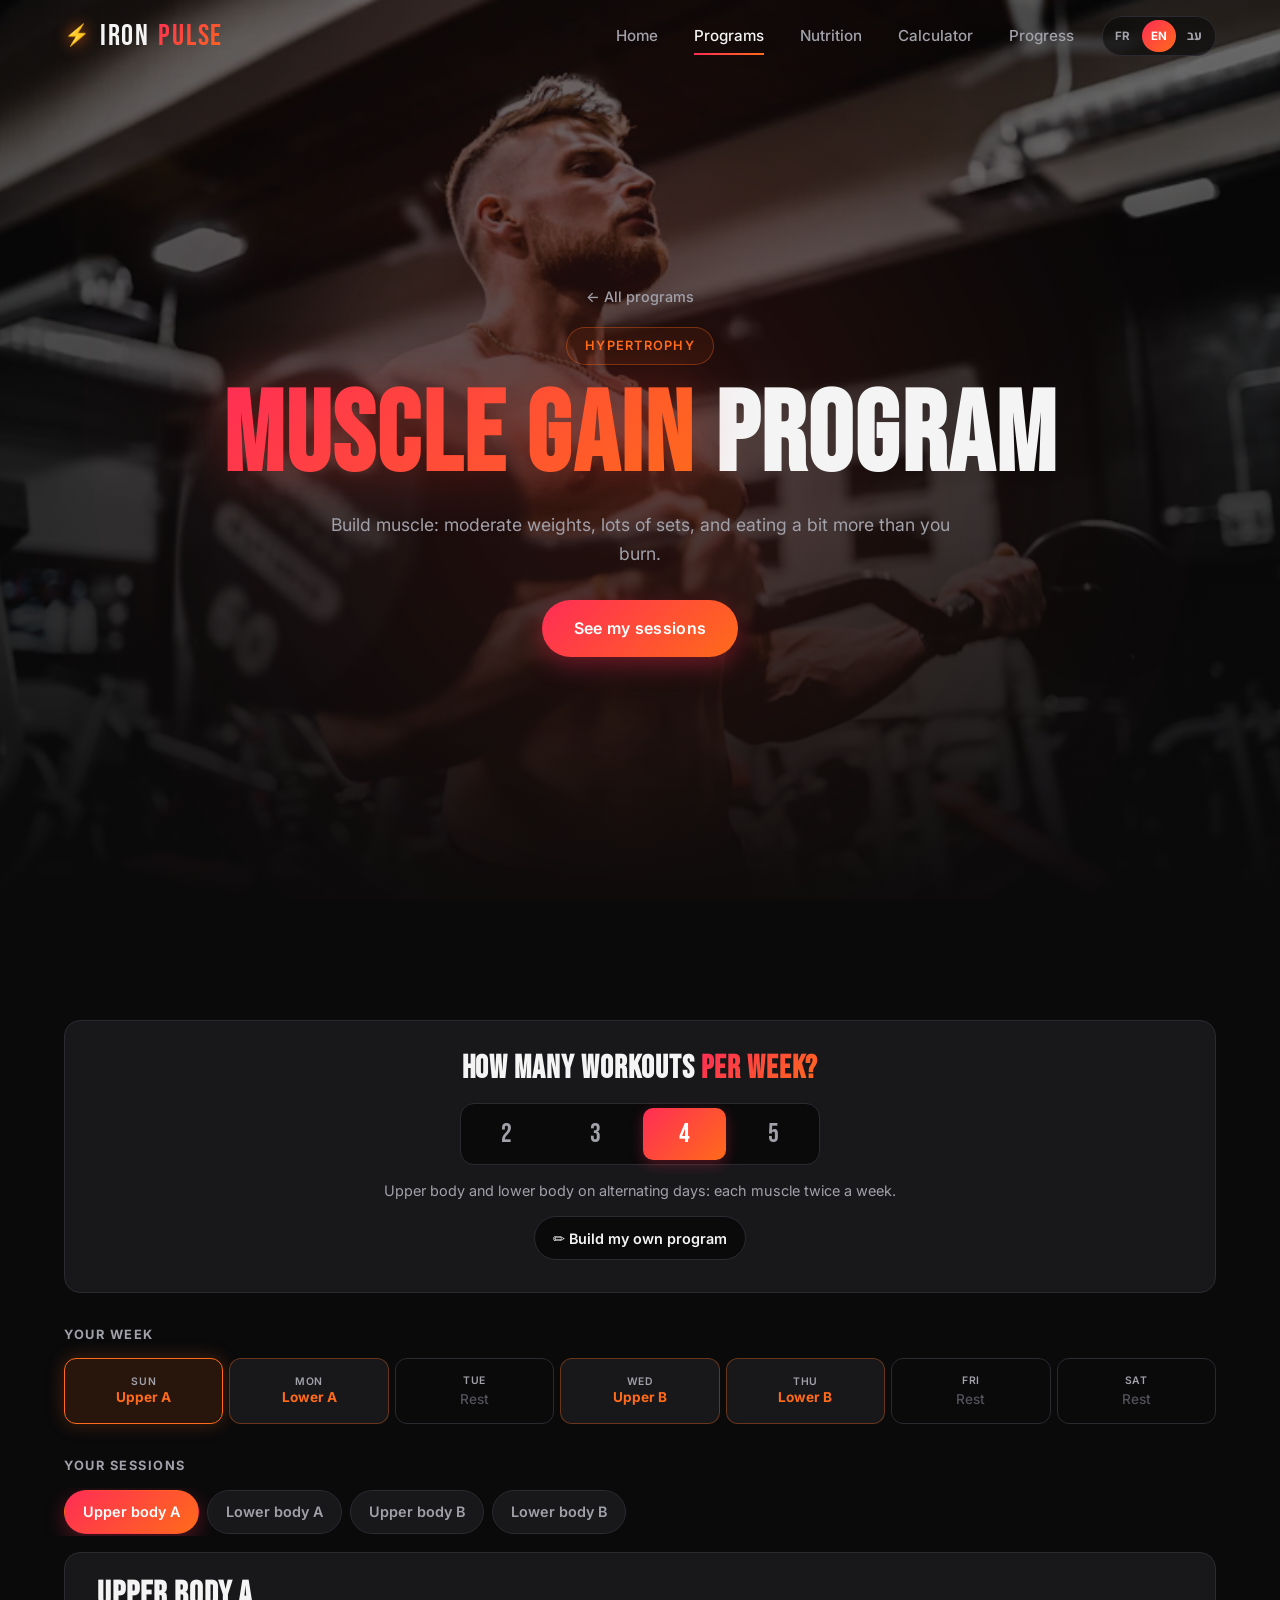
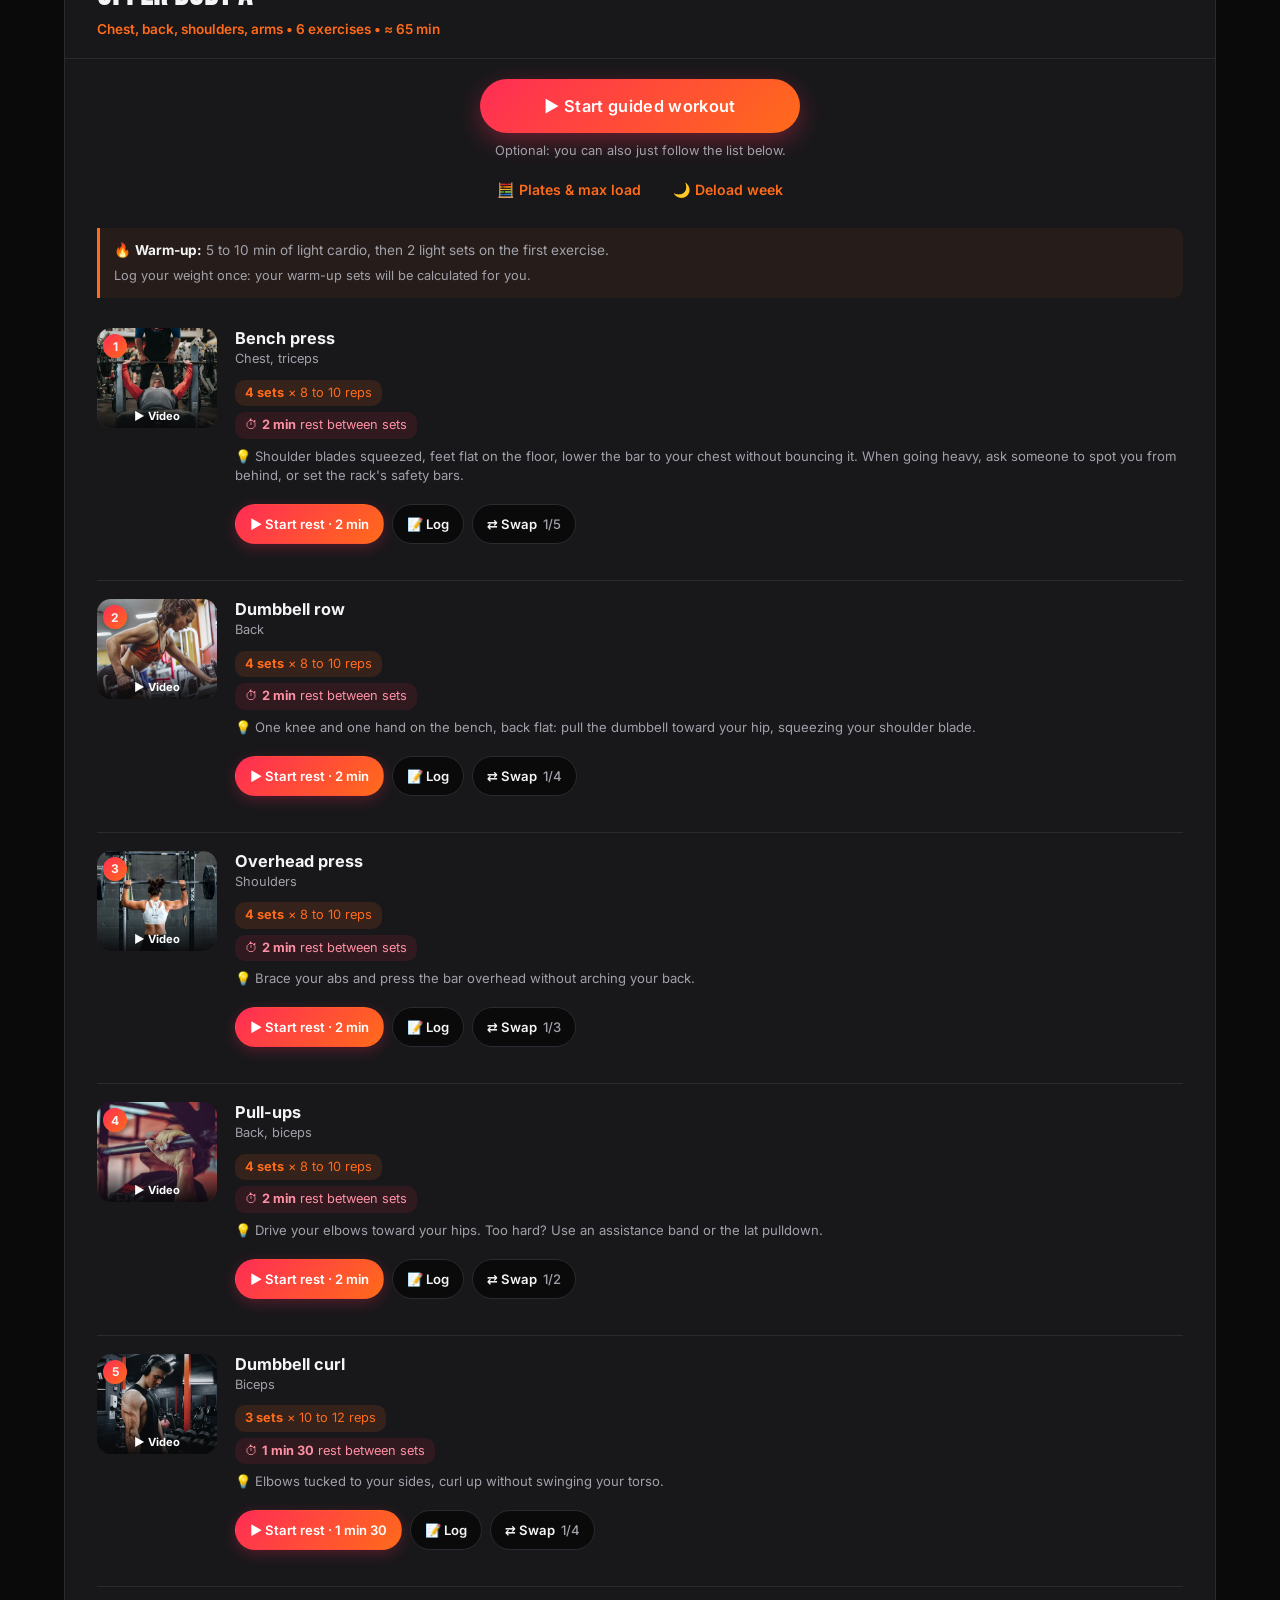
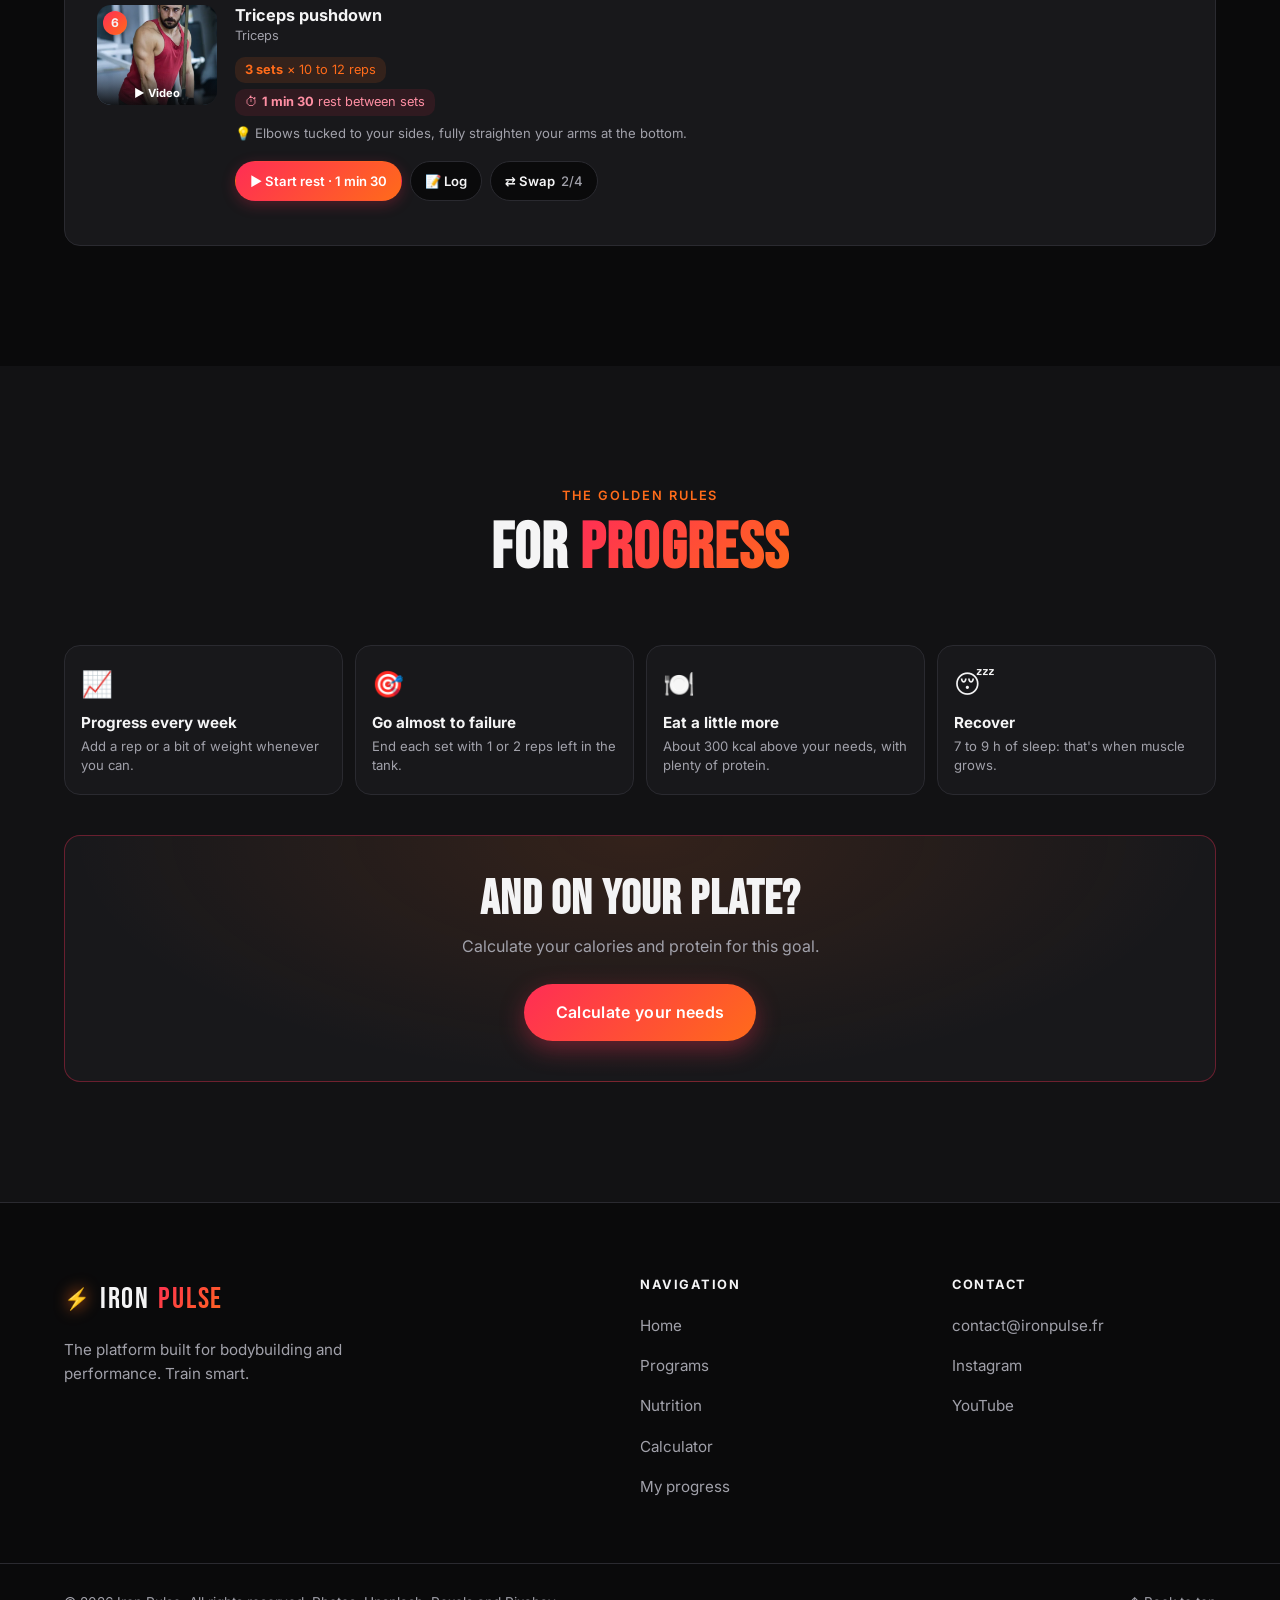
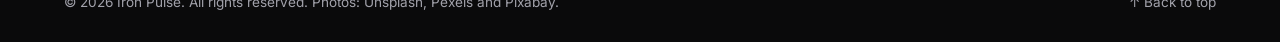
==== commit 3eeab021: "Vidéos YouTube des exercices (FR / EN / HE) et rowing T-bar avec appui poitrine Co-Authored-By: Clau" ====
--- a/public/programme.html
+++ b/public/programme.html
@@ -223,6 +223,7 @@
     <script src="i18n/en.js"></script>
     <script src="i18n/he.js"></script>
     <script src="programmes.js"></script>
+    <script src="videos.js"></script>
     <script src="script.js"></script>
 </body>
 </html>
--- a/public/style.css
+++ b/public/style.css
@@ -4881,3 +4881,120 @@
     font-weight: 800;
     letter-spacing: 0;
 }
+
+/* ==========================================================
+   VIDÉOS DES EXERCICES — vignette cliquable et lecteur
+   ========================================================== */
+/* La photo de l'exercice devient un bouton « ▶ Vidéo » */
+.exo__media--video,
+.guide__media--video {
+    display: block;
+    padding: 0;
+    border: none;
+    color: inherit;
+    font-family: var(--font-body);
+    cursor: pointer;
+}
+
+.exo__lecture {
+    position: absolute;
+    left: 0;
+    right: 0;
+    bottom: 0;
+    padding: 14px 4px 5px;
+    background: linear-gradient(180deg, transparent, rgba(10, 10, 11, 0.9));
+    font-size: 0.7rem;
+    font-weight: 700;
+    color: #fff;
+    text-align: center;
+}
+
+.guide__media--video {
+    position: relative;
+}
+
+.guide__lecture {
+    position: absolute;
+    inset: 0;
+    display: flex;
+    flex-direction: column;
+    align-items: center;
+    justify-content: center;
+    gap: 6px;
+    background: rgba(10, 10, 11, 0.35);
+    font-size: 0.85rem;
+    font-weight: 700;
+    color: #fff;
+}
+
+.guide__lecture span {
+    display: grid;
+    place-items: center;
+    width: 52px;
+    height: 52px;
+    padding-left: 4px;
+    border-radius: 50%;
+    background: var(--gradient);
+    box-shadow: var(--glow);
+    font-size: 1.3rem;
+}
+
+.exo__media--video:focus-visible,
+.guide__media--video:focus-visible {
+    outline: 2px solid var(--neon-orange);
+    outline-offset: 2px;
+}
+
+/* Fenêtre du lecteur */
+.video__panneau {
+    max-width: 760px;
+}
+
+.video__cadre {
+    position: relative;
+    aspect-ratio: 16 / 9;
+    border-radius: 12px;
+    overflow: hidden;
+    background: #000;
+}
+
+.video__cadre iframe {
+    position: absolute;
+    inset: 0;
+    width: 100%;
+    height: 100%;
+    border: 0;
+}
+
+.video__hors-ligne {
+    display: grid;
+    place-items: center;
+    height: 100%;
+    padding: 20px;
+    font-size: 0.9rem;
+    color: var(--text-muted);
+    text-align: center;
+}
+
+.video__source {
+    margin-top: 10px;
+    font-size: 0.78rem;
+    color: var(--text-muted);
+}
+
+@media (hover: hover) {
+    .exo__media--video:hover .exo__lecture {
+        color: var(--neon-orange);
+    }
+
+    .guide__media--video:hover .guide__lecture span {
+        transform: scale(1.08);
+    }
+}
+
+.video__hors-ligne a {
+    display: inline-block;
+    margin-top: 12px;
+    color: var(--neon-orange);
+    font-weight: 600;
+}
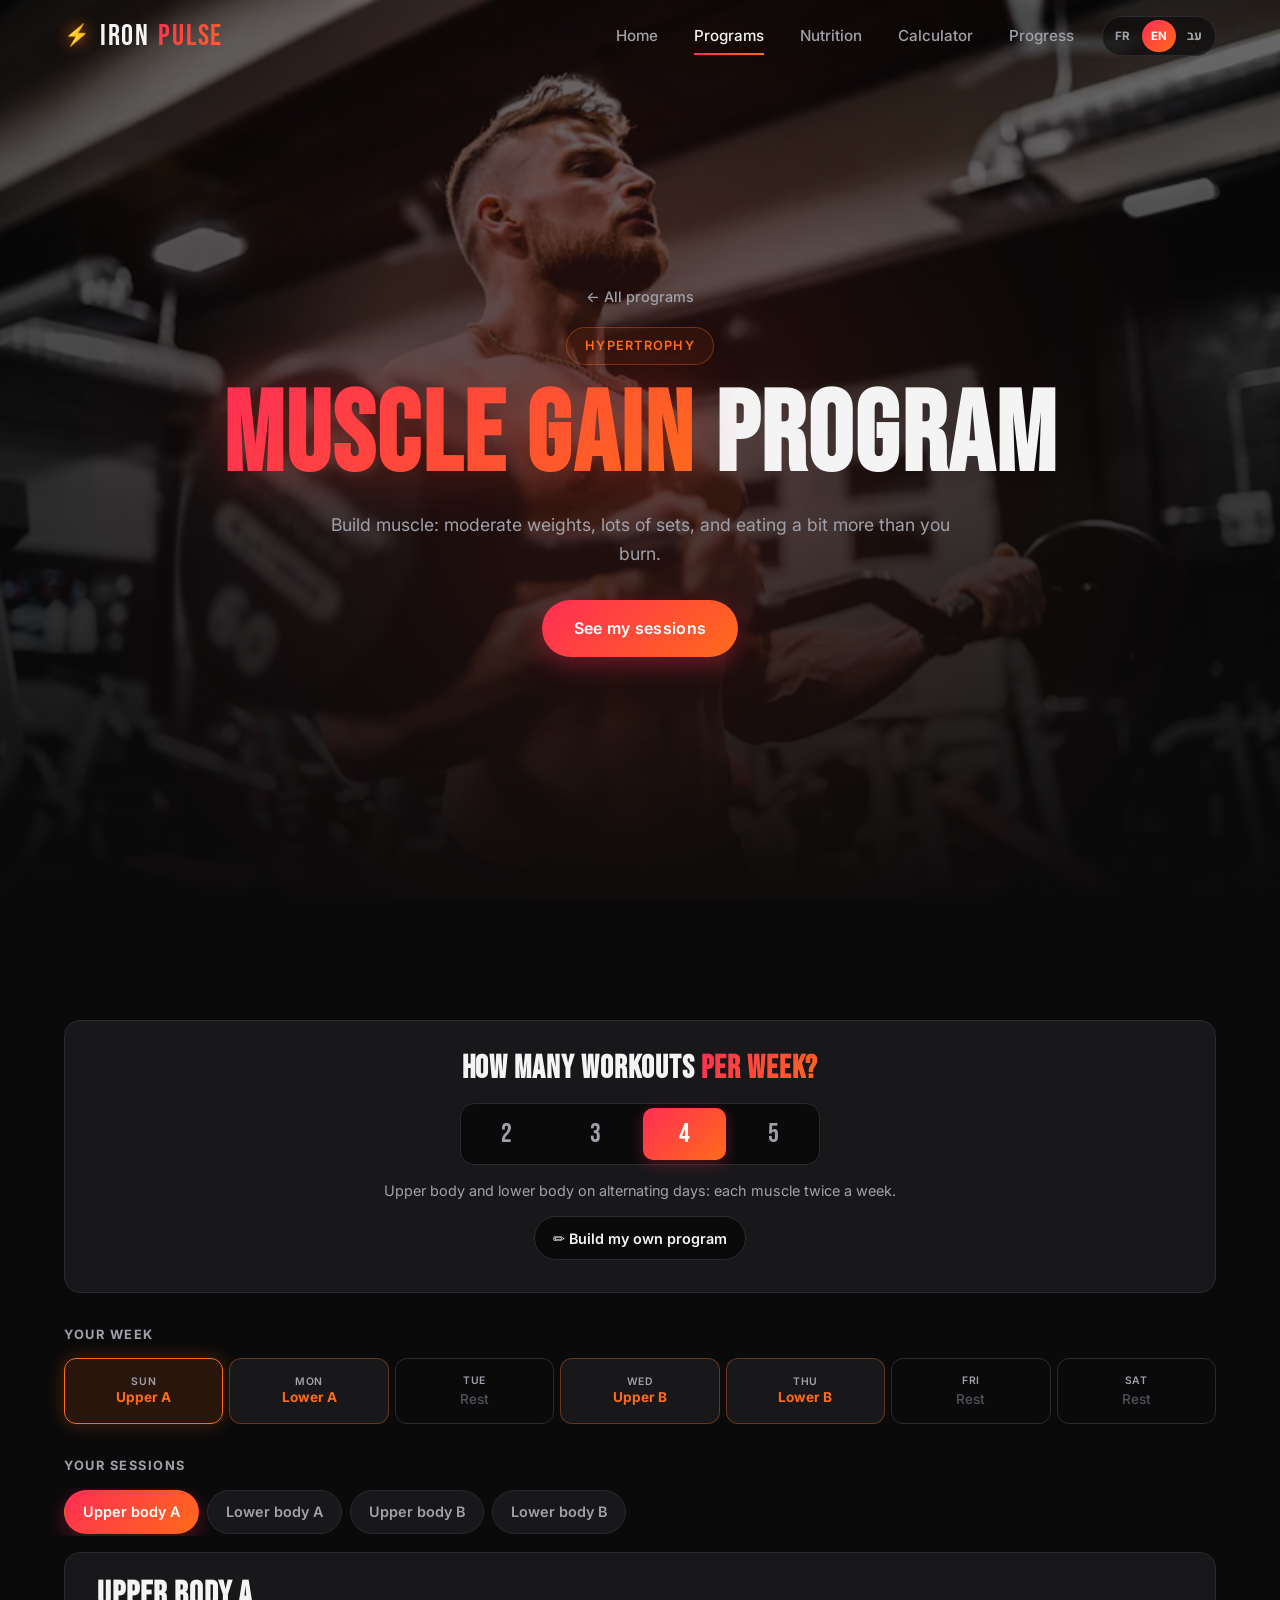
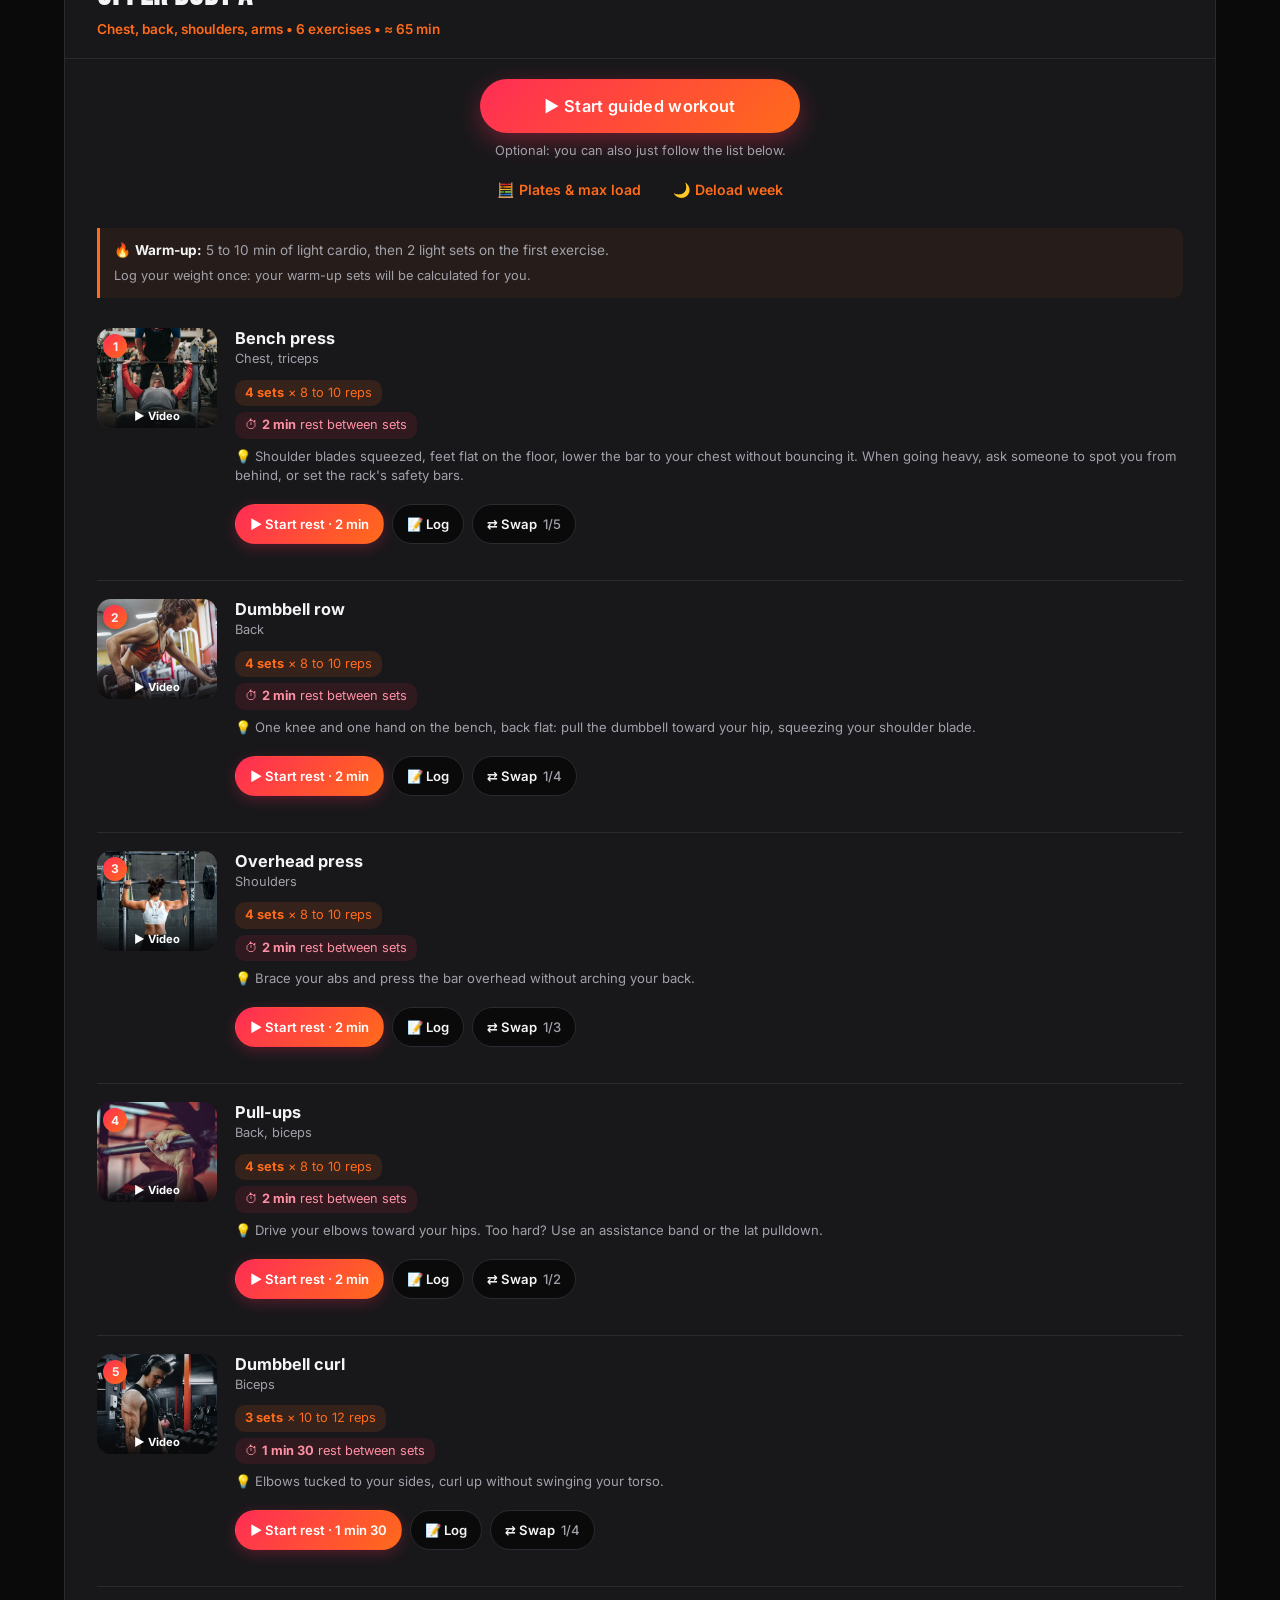
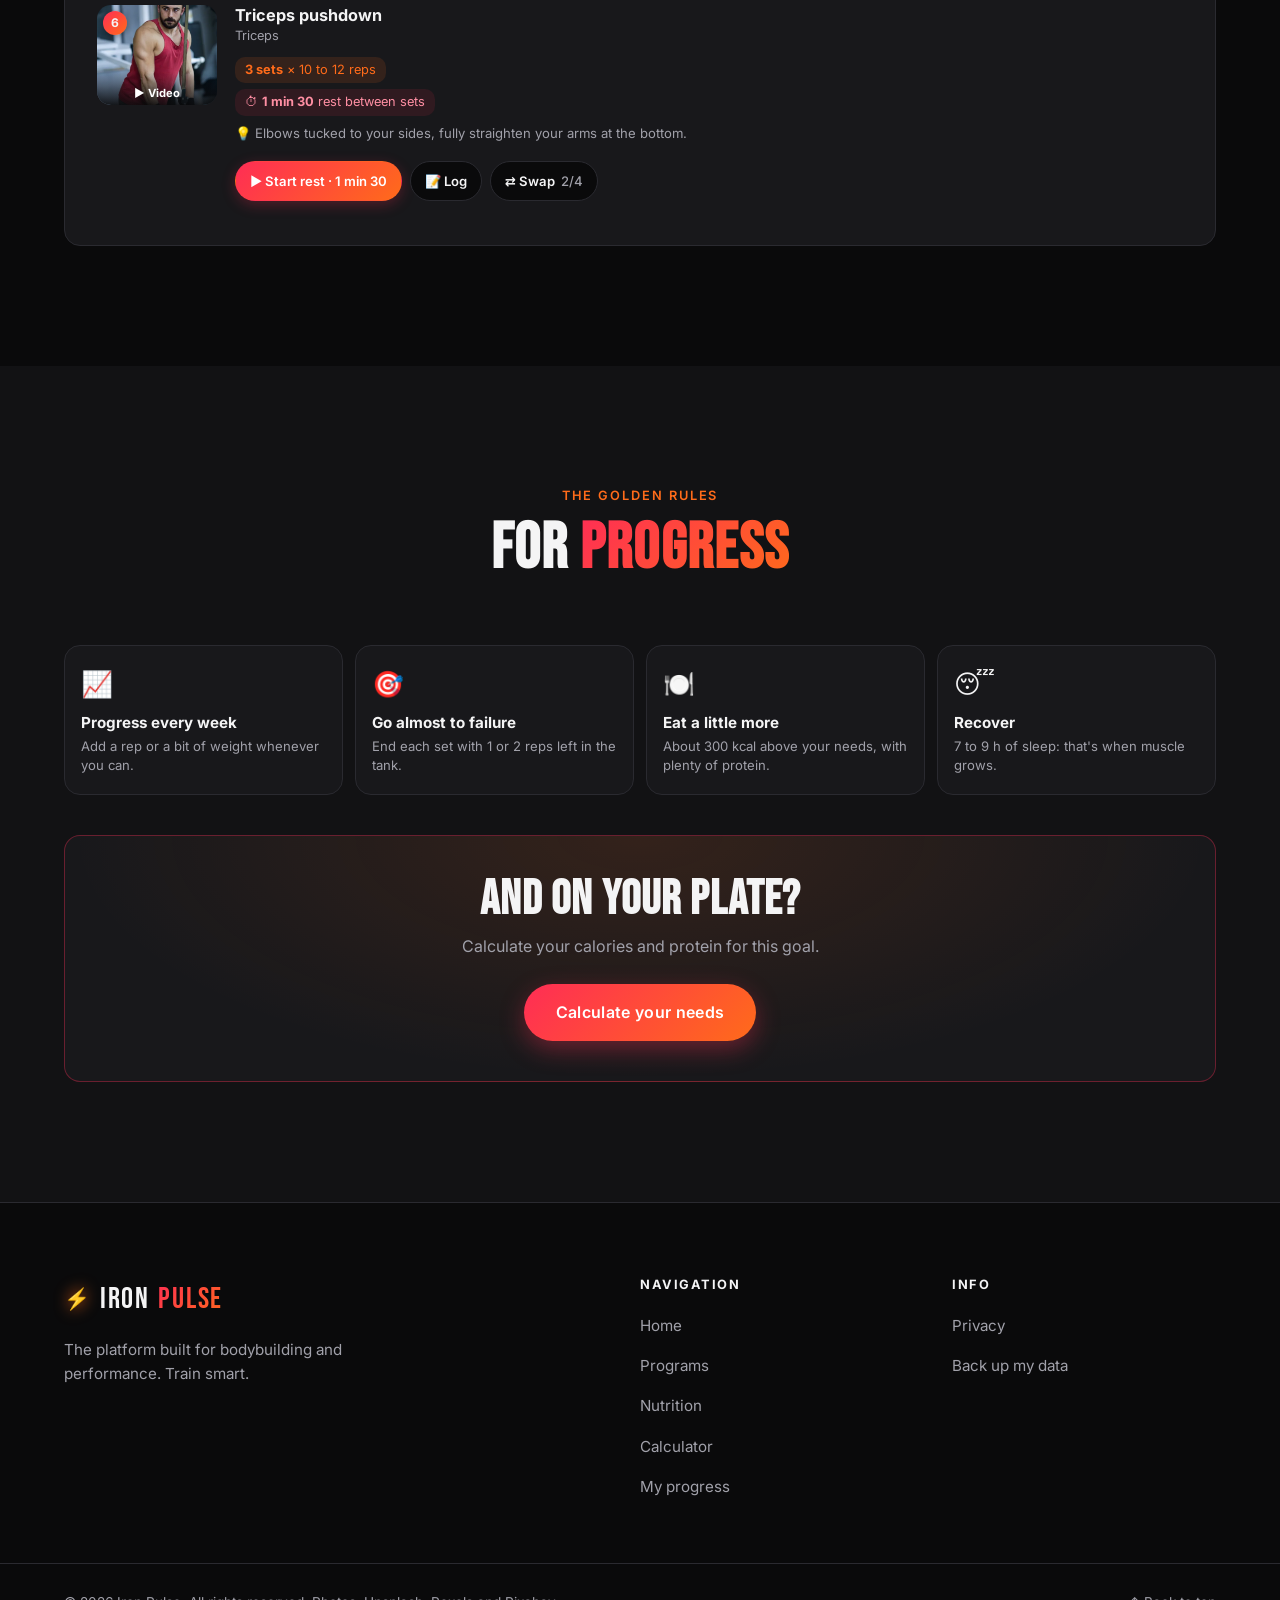
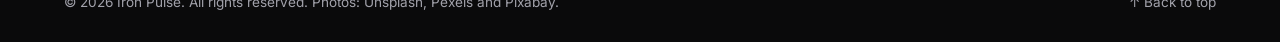
==== commit fc186d49: "Page Confidentialité (FR / EN / HE) et bas de page sans faux liens Co-Authored-By: Claude Opus 5.5 <" ====
--- a/public/programme.html
+++ b/public/programme.html
@@ -203,11 +203,10 @@
             </div>
 
             <div class="footer__col">
-                <h4>Contact</h4>
+                <h4>Infos</h4>
                 <ul>
-                    <li><a href="mailto:contact@ironpulse.fr">contact@ironpulse.fr</a></li>
-                    <li><a href="#">Instagram</a></li>
-                    <li><a href="#">YouTube</a></li>
+                    <li><a href="confidentialite.html">Confidentialité</a></li>
+                    <li><a href="progres.html#sauvegarde">Sauvegarder mes données</a></li>
                 </ul>
             </div>
         </div>
--- a/public/style.css
+++ b/public/style.css
@@ -4998,3 +4998,48 @@
     color: var(--neon-orange);
     font-weight: 600;
 }
+
+/* ==========================================================
+   PAGE CONFIDENTIALITÉ — texte simple et lisible
+   ========================================================== */
+.legal {
+    max-width: 720px;
+    margin: 0 auto;
+    color: var(--text-muted);
+    font-size: 0.95rem;
+    line-height: 1.7;
+}
+
+.legal__date {
+    font-size: 0.8rem;
+}
+
+.legal h2 {
+    margin: 32px 0 10px;
+    font-family: var(--font-title);
+    font-size: 1.7rem;
+    font-weight: 400;
+    letter-spacing: 0.03em;
+    line-height: 1.1;
+    color: var(--text);
+}
+
+.legal p + p {
+    margin-top: 12px;
+}
+
+.legal ul {
+    display: grid;
+    gap: 10px;
+    padding-left: 20px;
+    list-style: disc;
+}
+
+.legal li::marker {
+    color: var(--neon-orange);
+}
+
+[lang="he"] .legal h2 {
+    font-weight: 800;
+    letter-spacing: 0;
+}
